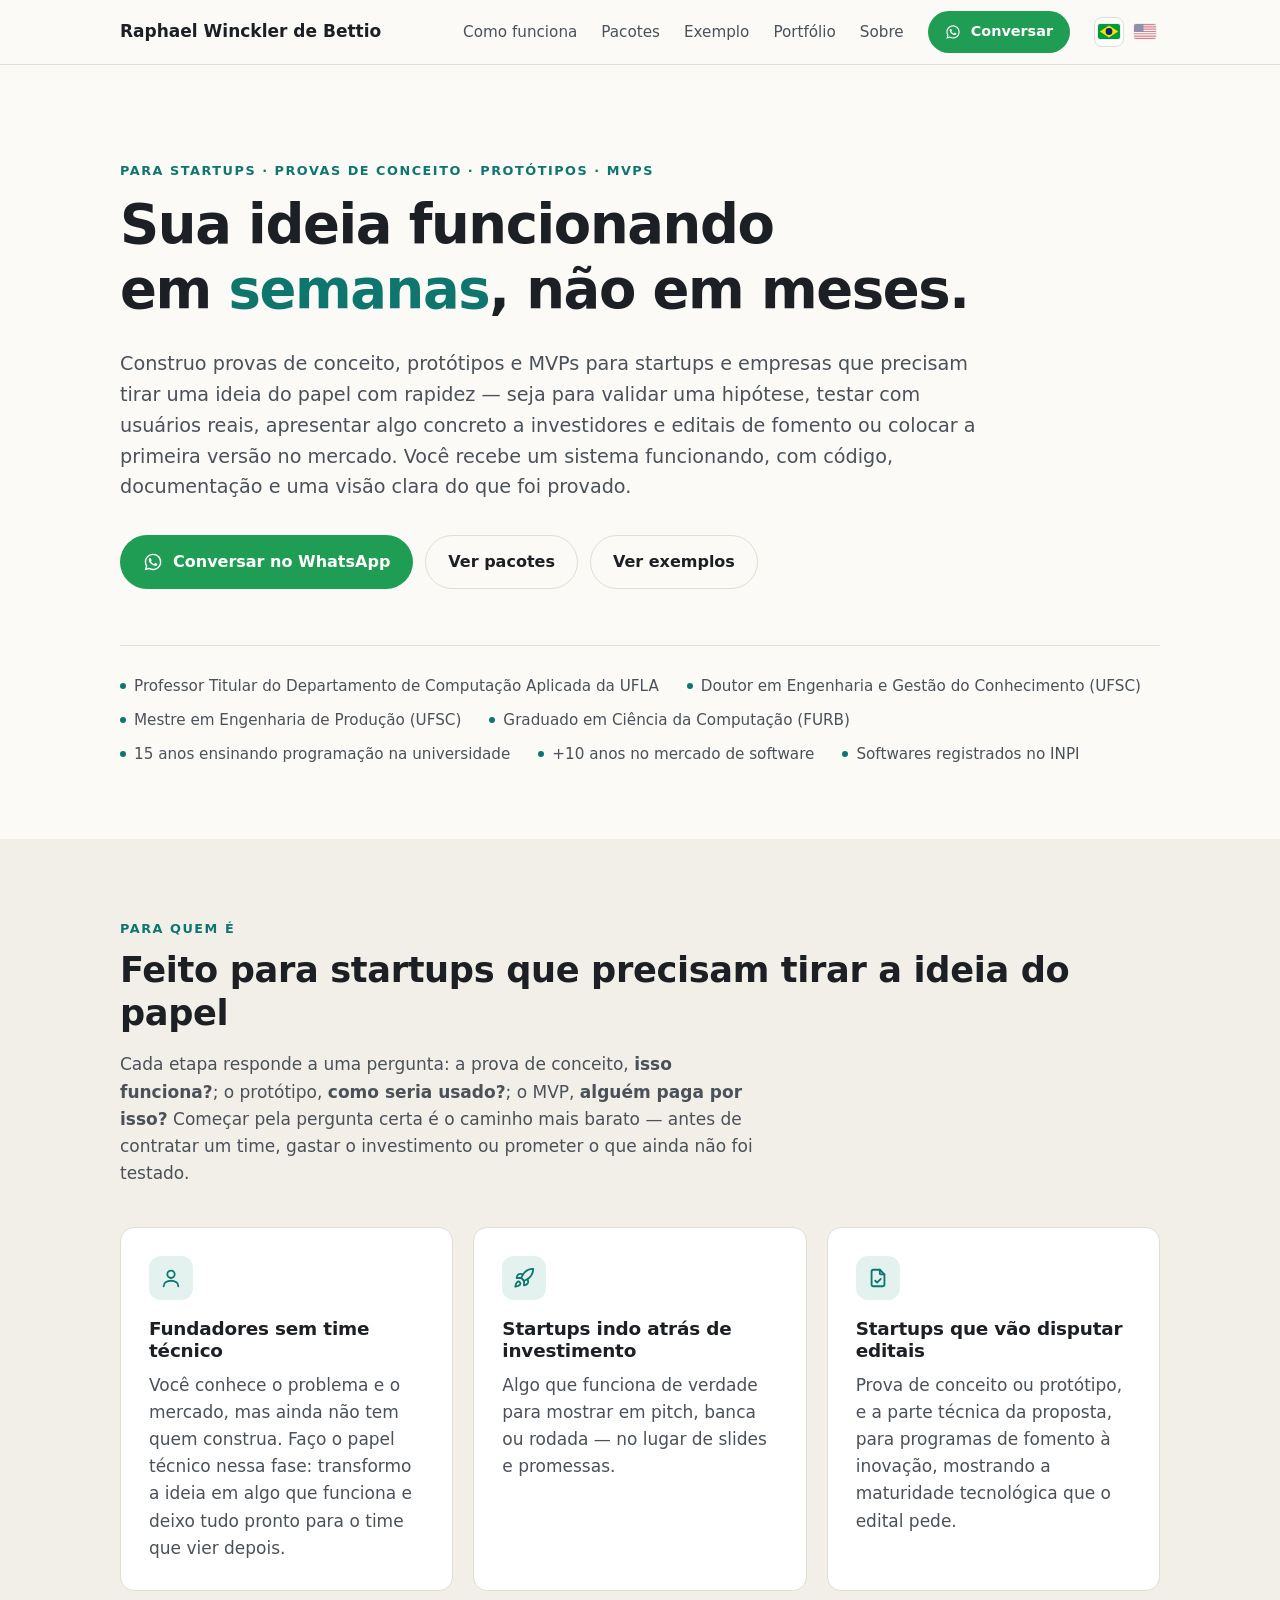
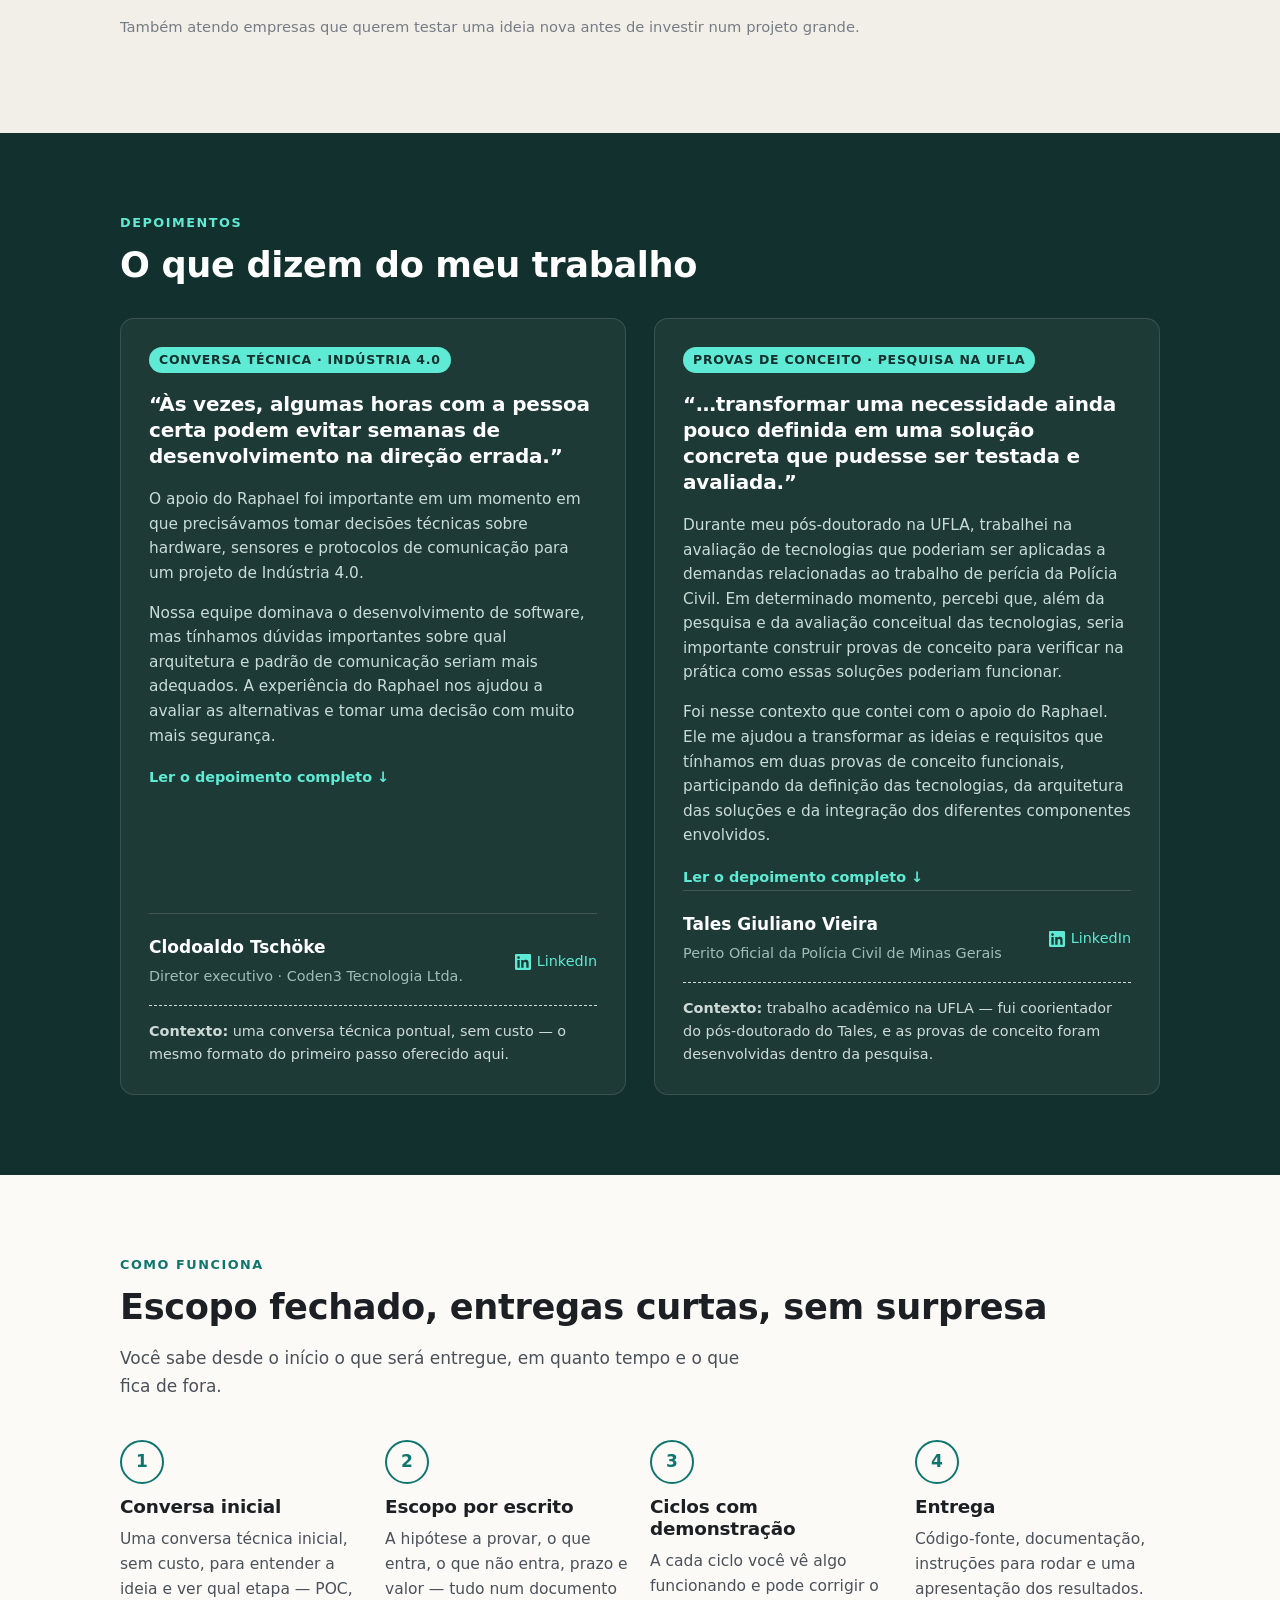
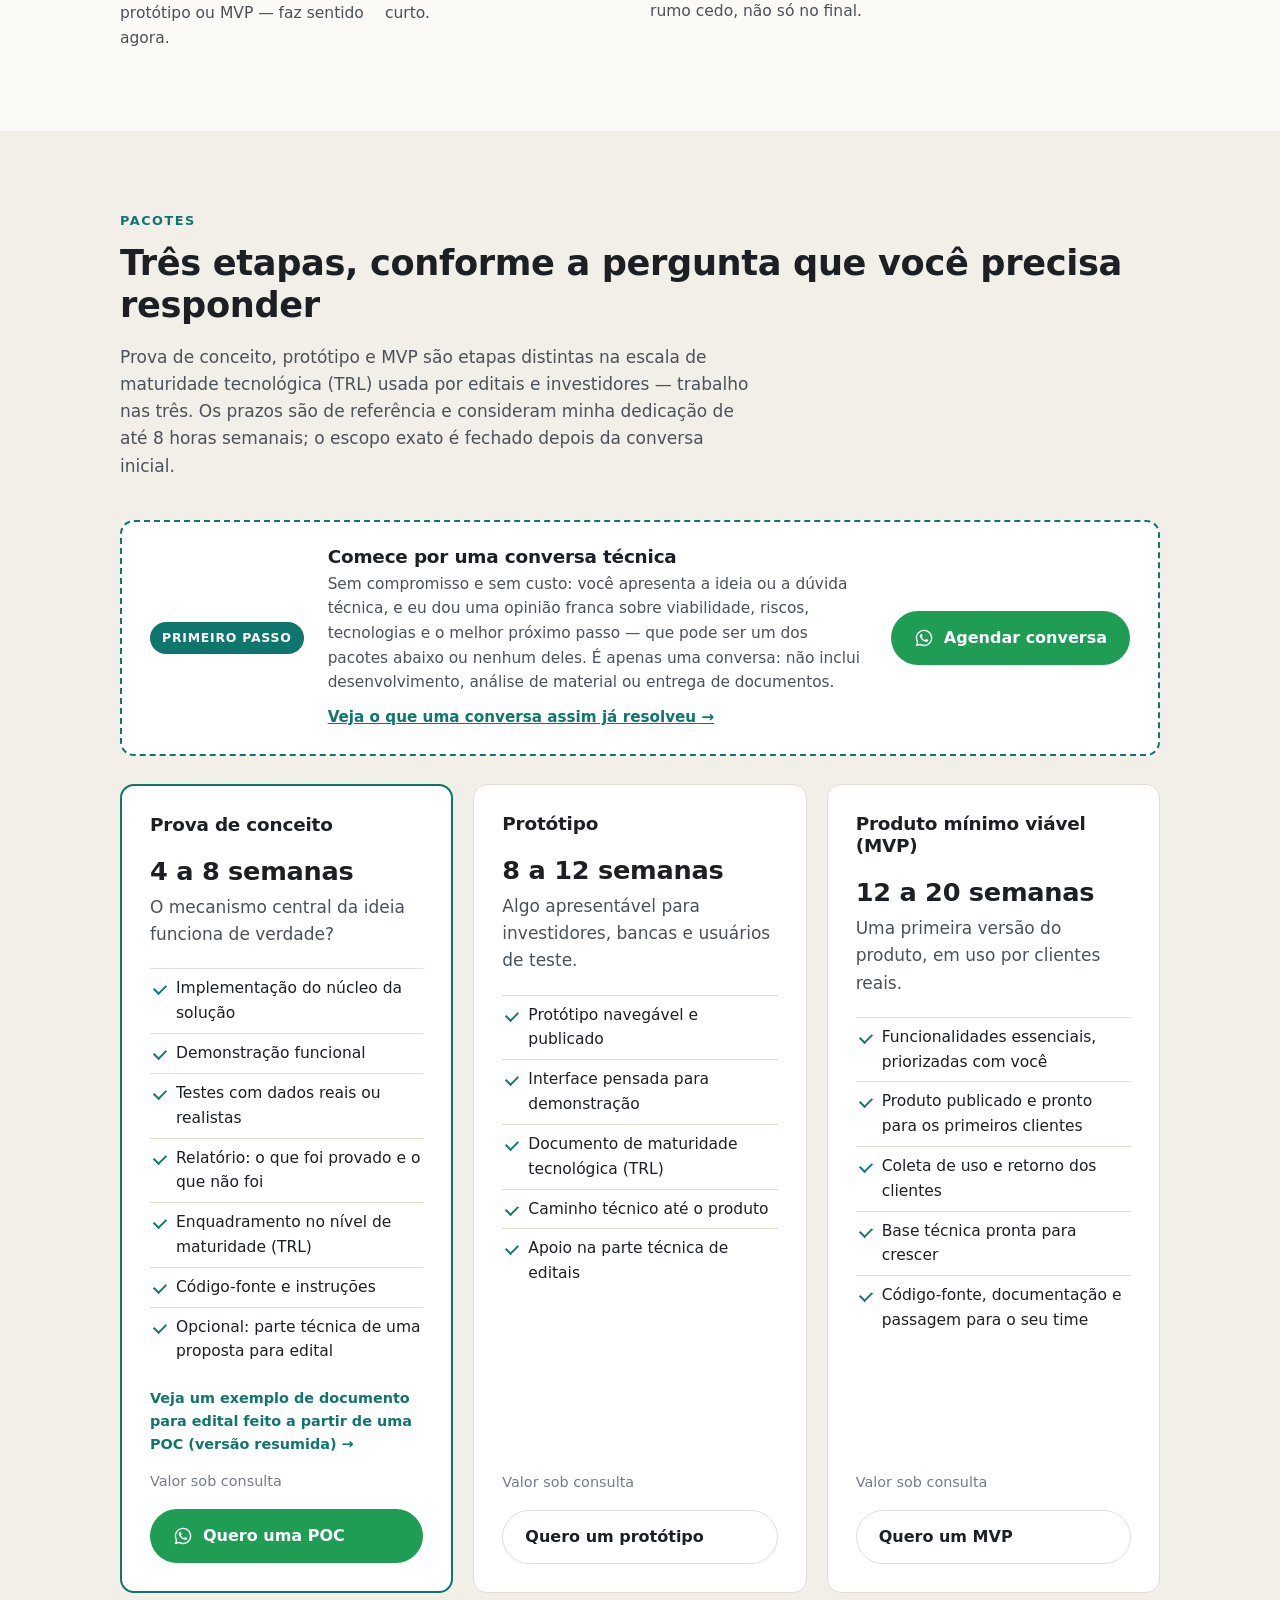
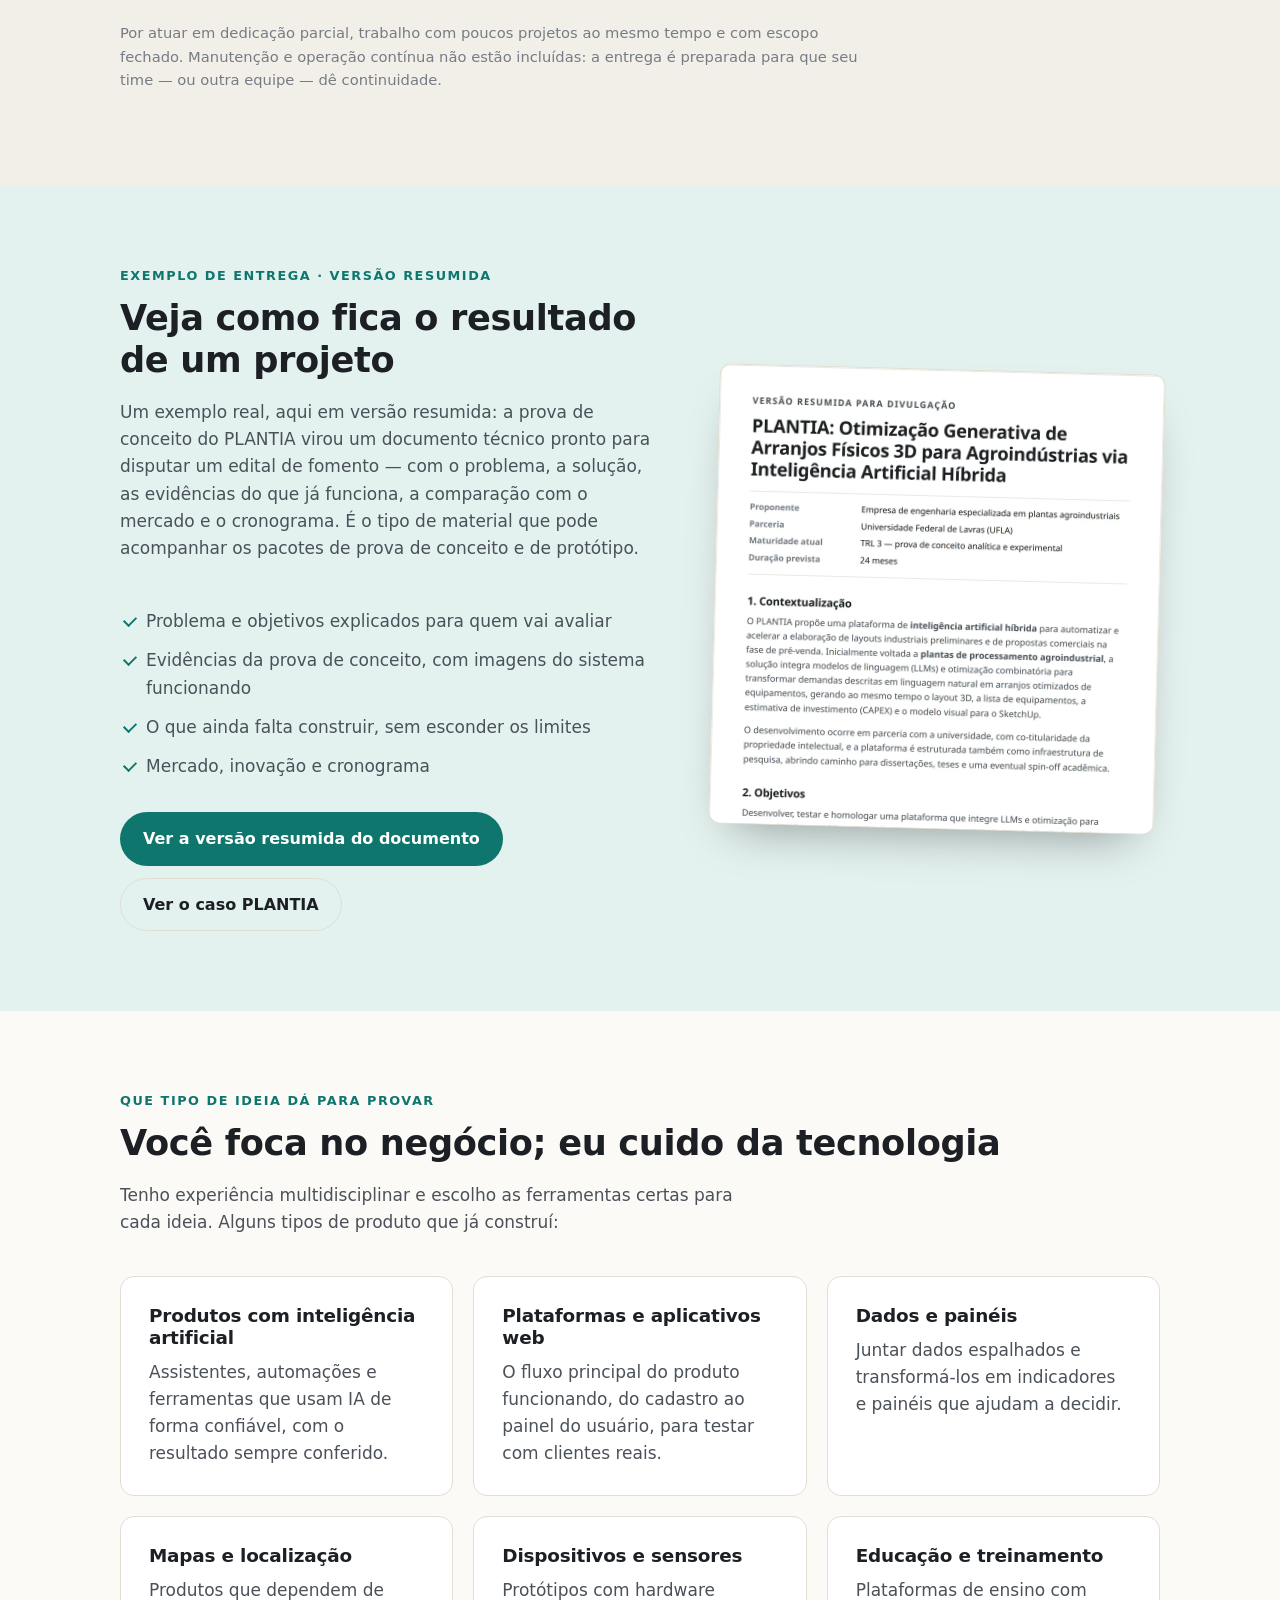
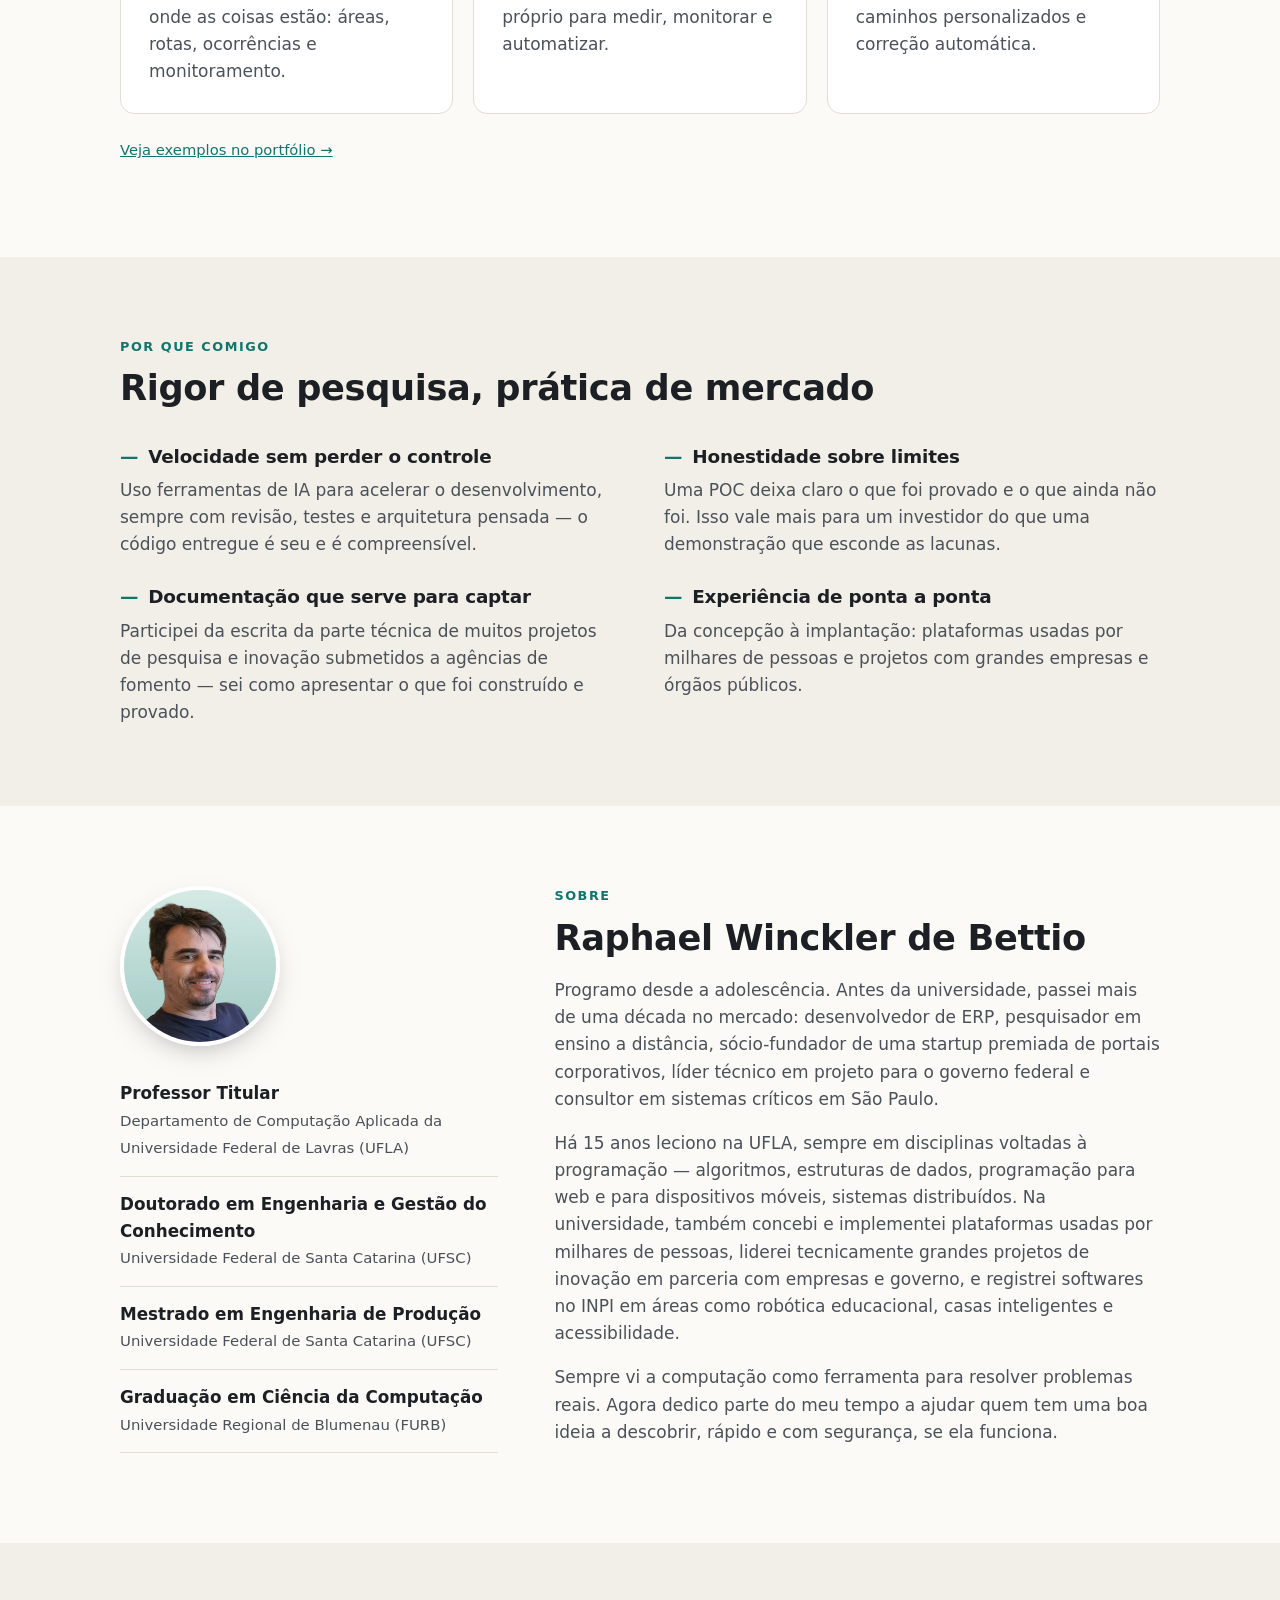
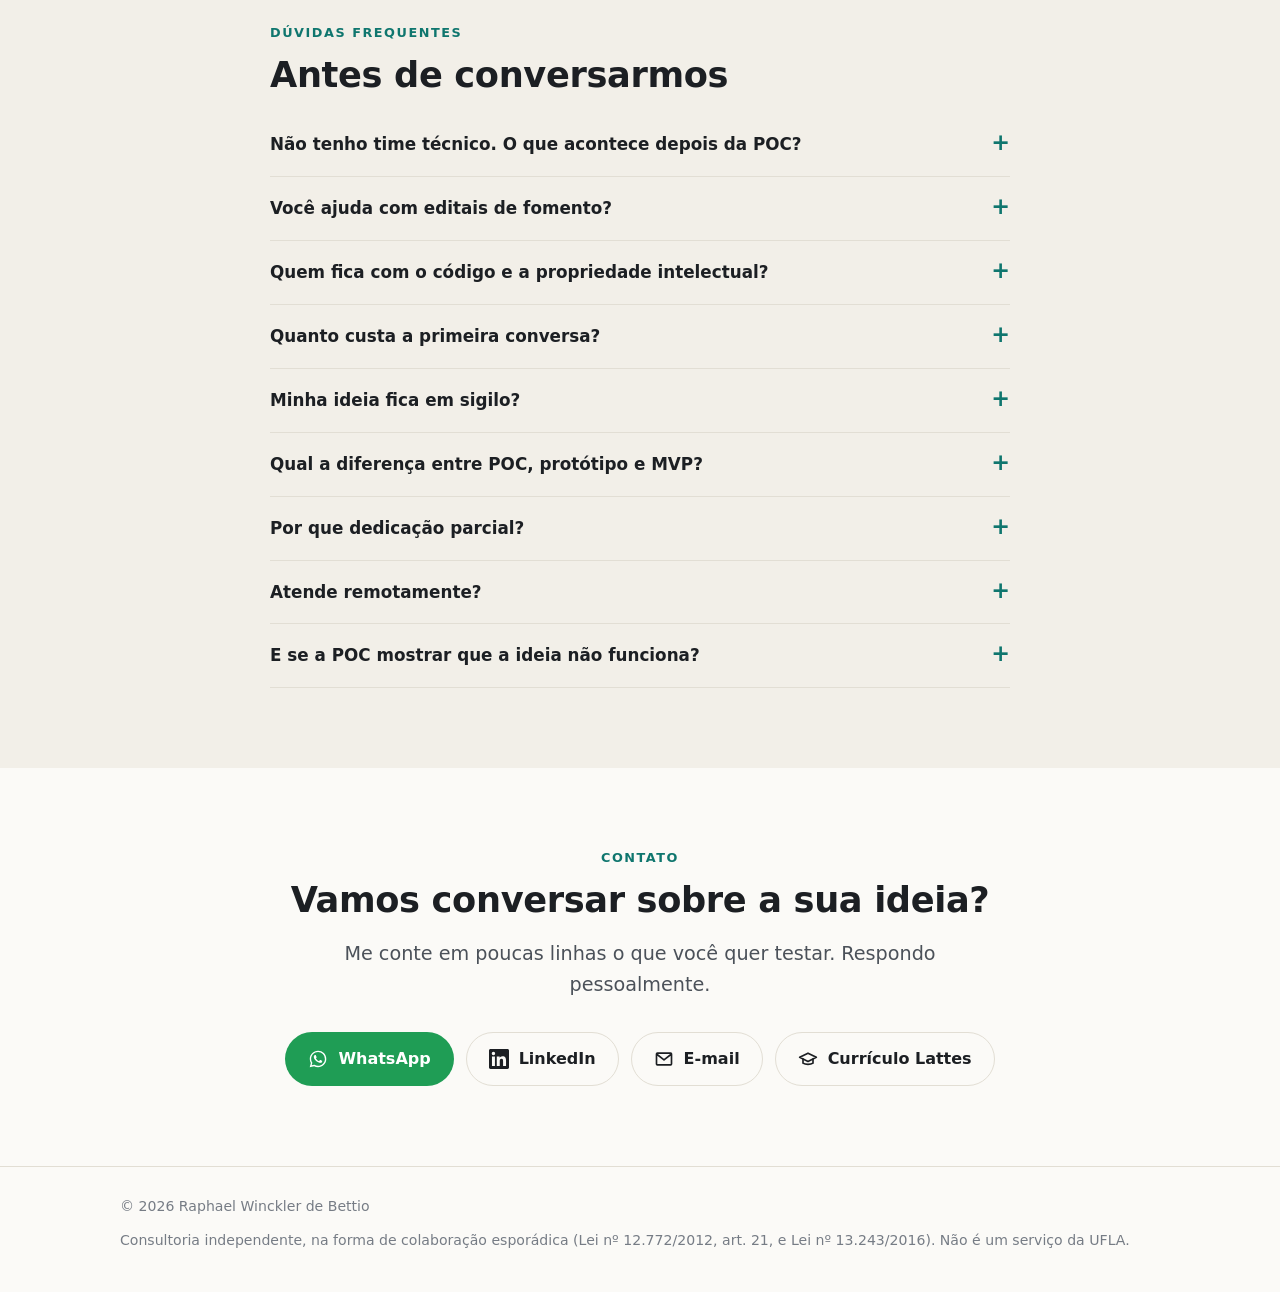
==== index.html @ 5fa34c41 "Inclui MVP no topo, títulos, 'Para quem é', README e imagens de compartilhamento Co-Authored-By: Cla" ====
<!doctype html>
<html lang="pt-BR">
<head>
<meta charset="utf-8">
<meta name="viewport" content="width=device-width, initial-scale=1">
<title>Raphael Winckler de Bettio — Provas de Conceito, Protótipos e MVPs</title>
<meta name="description" content="Provas de conceito, protótipos e MVPs para startups e empresas validarem ideias, testarem com usuários, captarem recursos ou chegarem ao mercado — com escopo fechado.">
<meta property="og:title" content="Raphael Winckler de Bettio — Provas de Conceito, Protótipos e MVPs">
<meta property="og:description" content="Sua ideia funcionando em semanas, para validar, testar ou captar recursos.">
<meta property="og:type" content="website">
<link rel="canonical" href="https://raphaelwb.github.io/">
<meta property="og:url" content="https://raphaelwb.github.io/">
<meta property="og:image" content="https://raphaelwb.github.io/img/og.png">
<meta property="og:image:width" content="1200">
<meta property="og:image:height" content="630">
<meta property="og:locale" content="pt_BR">
<meta name="twitter:card" content="summary_large_image">
<link rel="icon" href="data:image/svg+xml,%3Csvg xmlns='http://www.w3.org/2000/svg' viewBox='0 0 32 32'%3E%3Crect width='32' height='32' rx='7' fill='%230f766e'/%3E%3Ctext x='16' y='22' font-family='Arial' font-weight='700' font-size='15' fill='white' text-anchor='middle'%3ERB%3C/text%3E%3C/svg%3E">
<link rel="alternate" hreflang="pt-BR" href="https://raphaelwb.github.io/">
<link rel="alternate" hreflang="en" href="https://raphaelwb.github.io/en/">
<link rel="stylesheet" href="style.css">
<!-- Contador de visitas (GoatCounter: gratuito, sem cookies). Conta: https://raphaelwb.goatcounter.com -->
<script data-goatcounter="https://raphaelwb.goatcounter.com/count" async src="https://gc.zgo.at/count.js"></script>
</head>
<body>

<svg width="0" height="0" style="position:absolute" aria-hidden="true">
  <symbol id="i-wa" viewBox="0 0 24 24"><path fill="currentColor" d="M12.04 2C6.58 2 2.13 6.45 2.13 11.91c0 1.75.46 3.45 1.32 4.95L2.05 22l5.25-1.38a9.9 9.9 0 0 0 4.74 1.21h.01c5.46 0 9.91-4.45 9.91-9.91 0-2.65-1.03-5.14-2.9-7.01A9.82 9.82 0 0 0 12.04 2Zm0 18.15h-.01a8.23 8.23 0 0 1-4.19-1.15l-.3-.18-3.12.82.83-3.04-.2-.31a8.2 8.2 0 0 1-1.26-4.38c0-4.54 3.7-8.23 8.25-8.23 2.2 0 4.27.86 5.82 2.42a8.18 8.18 0 0 1 2.41 5.82c0 4.54-3.7 8.23-8.23 8.23Zm4.52-6.16c-.25-.12-1.47-.72-1.7-.81-.23-.08-.39-.12-.56.12-.16.25-.64.81-.79.97-.14.17-.29.19-.54.06-.25-.12-1.05-.39-1.99-1.23-.74-.66-1.23-1.47-1.38-1.72-.14-.25-.02-.38.11-.51.11-.11.25-.29.37-.43.12-.15.17-.25.25-.41.08-.17.04-.31-.02-.43-.06-.12-.56-1.34-.76-1.84-.2-.48-.41-.42-.56-.43h-.48c-.17 0-.43.06-.66.31-.23.25-.87.85-.87 2.07 0 1.22.89 2.4 1.01 2.56.12.17 1.75 2.67 4.24 3.74.59.26 1.05.41 1.41.52.59.19 1.13.16 1.56.1.48-.07 1.47-.6 1.67-1.18.21-.58.21-1.07.14-1.18-.06-.1-.22-.16-.47-.28Z"/></symbol>
  <symbol id="i-li" viewBox="0 0 24 24"><path fill="currentColor" d="M20.45 20.45h-3.56v-5.57c0-1.33-.02-3.04-1.85-3.04-1.85 0-2.14 1.45-2.14 2.94v5.67H9.35V9h3.41v1.56h.05c.48-.9 1.64-1.85 3.37-1.85 3.6 0 4.27 2.37 4.27 5.46v6.28ZM5.34 7.43a2.06 2.06 0 1 1 0-4.13 2.06 2.06 0 0 1 0 4.13ZM7.12 20.45H3.56V9h3.56v11.45ZM22.22 0H1.77C.79 0 0 .77 0 1.73v20.54C0 23.23.79 24 1.77 24h20.45c.98 0 1.78-.77 1.78-1.73V1.73C24 .77 23.2 0 22.22 0Z"/></symbol>
  <symbol id="i-mail" viewBox="0 0 24 24"><path fill="none" stroke="currentColor" stroke-width="2" stroke-linecap="round" stroke-linejoin="round" d="M4 5h16a1 1 0 0 1 1 1v12a1 1 0 0 1-1 1H4a1 1 0 0 1-1-1V6a1 1 0 0 1 1-1Zm-1 1 9 7 9-7"/></symbol>
</svg>

<header>
  <div class="wrap">
    <a class="brand" href="#">Raphael Winckler de Bettio</a>
    <nav>
      <a class="link" href="#como-funciona">Como funciona</a>
      <a class="link" href="#pacotes">Pacotes</a>
      <a class="link" href="#exemplo">Exemplo</a>
      <a class="link" href="portfolio.html">Portfólio</a>
      <a class="link" href="#sobre">Sobre</a>
      <a class="btn btn-wa btn-sm js-wa" href="#contato"><svg><use href="#i-wa"/></svg>Conversar</a>
      <div class="lang">
        <a href="./" aria-current="true" title="Português" aria-label="Português"><svg viewBox="0 0 22 15" aria-hidden="true"><rect width="22" height="15" fill="#009c3b"/><path d="M11 1.6 20.2 7.5 11 13.4 1.8 7.5Z" fill="#ffdf00"/><circle cx="11" cy="7.5" r="3.4" fill="#002776"/></svg></a>
        <a href="en/" title="English" aria-label="English"><svg viewBox="0 0 22 15" aria-hidden="true"><rect width="22" height="15" fill="#fff"/><path d="M0 0h22v1.15H0zm0 2.3h22v1.15H0zm0 2.3h22v1.15H0zm0 2.3h22v1.15H0zm0 2.3h22v1.15H0zm0 2.3h22v1.15H0zm0 2.3h22V15H0z" fill="#b22234"/><rect width="9.5" height="8.05" fill="#3c3b6e"/></svg></a>
      </div>
    </nav>
  </div>
</header>

<main>

<!-- Hero -->
<section class="hero">
  <div class="wrap">
    <div class="eyebrow">Para startups · Provas de conceito · Protótipos · MVPs</div>
    <h1>Sua ideia funcionando<br>em <em>semanas</em>, não em meses.</h1>
    <p class="lead">Construo provas de conceito, protótipos e MVPs para startups e empresas que precisam tirar uma ideia do papel com rapidez — seja para validar uma hipótese, testar com usuários reais, apresentar algo concreto a investidores e editais de fomento ou colocar a primeira versão no mercado. Você recebe um sistema funcionando, com código, documentação e uma visão clara do que foi provado.</p>
    <div class="actions">
      <a class="btn btn-wa js-wa" href="#contato"><svg><use href="#i-wa"/></svg>Conversar no WhatsApp</a>
      <a class="btn btn-ghost" href="#pacotes">Ver pacotes</a>
      <a class="btn btn-ghost" href="portfolio.html">Ver exemplos</a>
    </div>
    <div class="creds">
      <div>Professor Titular do Departamento de Computação Aplicada da UFLA</div>
      <div>Doutor em Engenharia e Gestão do Conhecimento (UFSC)</div>
      <div>Mestre em Engenharia de Produção (UFSC)</div>
      <div>Graduado em Ciência da Computação (FURB)</div>
      <div>15 anos ensinando programação na universidade</div>
      <div>+10 anos no mercado de software</div>
      <div>Softwares registrados no INPI</div>
    </div>
  </div>
</section>

<!-- Para quem -->
<section class="alt" id="para-quem">
  <div class="wrap">
    <div class="eyebrow">Para quem é</div>
    <h2>Feito para startups que precisam tirar a ideia do papel</h2>
    <p class="section-intro">Cada etapa responde a uma pergunta: a prova de conceito, <strong>isso funciona?</strong>; o protótipo, <strong>como seria usado?</strong>; o MVP, <strong>alguém paga por isso?</strong> Começar pela pergunta certa é o caminho mais barato — antes de contratar um time, gastar o investimento ou prometer o que ainda não foi testado.</p>
    <div class="grid grid-3">
      <div class="card">
        <div class="icon"><svg viewBox="0 0 24 24" fill="none" stroke="currentColor" stroke-width="2" stroke-linecap="round" stroke-linejoin="round"><circle cx="12" cy="8" r="4"/><path d="M4 21c0-4 4-6 8-6s8 2 8 6"/></svg></div>
        <h3>Fundadores sem time técnico</h3>
        <p>Você conhece o problema e o mercado, mas ainda não tem quem construa. Faço o papel técnico nessa fase: transformo a ideia em algo que funciona e deixo tudo pronto para o time que vier depois.</p>
      </div>
      <div class="card">
        <div class="icon"><svg viewBox="0 0 24 24" fill="none" stroke="currentColor" stroke-width="2" stroke-linecap="round" stroke-linejoin="round"><path d="M4.5 16.5c-1.5 1.26-2 5-2 5s3.74-.5 5-2c.71-.84.7-2.13-.09-2.91a2.18 2.18 0 0 0-2.91-.09Z"/><path d="m12 15-3-3a22 22 0 0 1 2-3.95A12.88 12.88 0 0 1 22 2c0 2.72-.78 7.5-6 11a22.35 22.35 0 0 1-4 2Z"/><path d="M9 12H4s.55-3.03 2-4c1.62-1.08 5 0 5 0M12 15v5s3.03-.55 4-2c1.08-1.62 0-5 0-5"/></svg></div>
        <h3>Startups indo atrás de investimento</h3>
        <p>Algo que funciona de verdade para mostrar em pitch, banca ou rodada — no lugar de slides e promessas.</p>
      </div>
      <div class="card">
        <div class="icon"><svg viewBox="0 0 24 24" fill="none" stroke="currentColor" stroke-width="2" stroke-linecap="round" stroke-linejoin="round"><path d="M14 3v4a1 1 0 0 0 1 1h4"/><path d="M17 21H7a2 2 0 0 1-2-2V5a2 2 0 0 1 2-2h7l5 5v11a2 2 0 0 1-2 2Z"/><path d="m9 15 2 2 4-4"/></svg></div>
        <h3>Startups que vão disputar editais</h3>
        <p>Prova de conceito ou protótipo, e a parte técnica da proposta, para programas de fomento à inovação, mostrando a maturidade tecnológica que o edital pede.</p>
      </div>
    </div>
    <p class="note">Também atendo empresas que querem testar uma ideia nova antes de investir num projeto grande.</p>
  </div>
</section>

<!-- Depoimento -->
<section class="testimonial" id="depoimento">
  <div class="wrap">
    <div class="eyebrow">Depoimentos</div>
    <h2>O que dizem do meu trabalho</h2>
    <div class="t-grid">
      <article class="t-card">
        <span class="tagline">Conversa técnica · Indústria 4.0</span>
        <blockquote>
          <p class="highlight">“Às vezes, algumas horas com a pessoa certa podem evitar semanas de desenvolvimento na direção errada.”</p>
          <div class="body"><p>O apoio do Raphael foi importante em um momento em que precisávamos tomar decisões técnicas sobre hardware, sensores e protocolos de comunicação para um projeto de Indústria 4.0.</p><p>Nossa equipe dominava o desenvolvimento de software, mas tínhamos dúvidas importantes sobre qual arquitetura e padrão de comunicação seriam mais adequados. A experiência do Raphael nos ajudou a avaliar as alternativas e tomar uma decisão com muito mais segurança.</p><details><summary>Ler o depoimento completo</summary><p>A partir dessa definição, conseguimos estruturar uma solução mais aberta, escalável e com menor dependência de fornecedor, além de ter muito mais clareza para estimar os custos, o esforço de desenvolvimento e a margem do projeto.</p><p>Mais do que indicar uma tecnologia, a consultoria nos ajudou a reduzir a incerteza e transformar uma decisão técnica em uma decisão de negócio.</p></details></div>
        </blockquote>
        <div class="who">
          <div><strong>Clodoaldo Tschöke</strong><span>Diretor executivo · Coden3 Tecnologia Ltda.</span></div>
          <a href="https://www.linkedin.com/in/clodoaldo/" target="_blank" rel="noopener"><svg><use href="#i-li"/></svg>LinkedIn</a>
        </div>
        <p class="t-context"><strong>Contexto:</strong> uma conversa técnica pontual, sem custo — o mesmo formato do primeiro passo oferecido aqui.</p>
      </article>
      <article class="t-card">
        <span class="tagline">Provas de conceito · Pesquisa na UFLA</span>
        <blockquote>
          <p class="highlight">“…transformar uma necessidade ainda pouco definida em uma solução concreta que pudesse ser testada e avaliada.”</p>
          <div class="body"><p>Durante meu pós-doutorado na UFLA, trabalhei na avaliação de tecnologias que poderiam ser aplicadas a demandas relacionadas ao trabalho de perícia da Polícia Civil. Em determinado momento, percebi que, além da pesquisa e da avaliação conceitual das tecnologias, seria importante construir provas de conceito para verificar na prática como essas soluções poderiam funcionar.</p><p>Foi nesse contexto que contei com o apoio do Raphael. Ele me ajudou a transformar as ideias e requisitos que tínhamos em duas provas de conceito funcionais, participando da definição das tecnologias, da arquitetura das soluções e da integração dos diferentes componentes envolvidos.</p><details><summary>Ler o depoimento completo</summary><p>O trabalho foi importante porque nos permitiu sair de uma avaliação predominantemente teórica e experimentar as soluções na prática. Com os protótipos, conseguimos entender melhor as possibilidades, identificar limitações e avaliar com mais segurança a viabilidade das tecnologias para o contexto em que seriam utilizadas.</p><p>A contribuição do Raphael foi especialmente importante por conseguir transitar entre diferentes áreas de tecnologia e transformar uma necessidade ainda pouco definida em uma solução concreta que pudesse ser testada e avaliada.</p></details></div>
        </blockquote>
        <div class="who">
          <div><strong>Tales Giuliano Vieira</strong><span>Perito Oficial da Polícia Civil de Minas Gerais</span></div>
          <a href="https://www.linkedin.com/in/peritotales/" target="_blank" rel="noopener"><svg><use href="#i-li"/></svg>LinkedIn</a>
        </div>
        <p class="t-context"><strong>Contexto:</strong> trabalho acadêmico na UFLA — fui coorientador do pós-doutorado do Tales, e as provas de conceito foram desenvolvidas dentro da pesquisa.</p>
      </article>
    </div>
  </div>
</section>

<!-- Como funciona -->
<section id="como-funciona">
  <div class="wrap">
    <div class="eyebrow">Como funciona</div>
    <h2>Escopo fechado, entregas curtas, sem surpresa</h2>
    <p class="section-intro">Você sabe desde o início o que será entregue, em quanto tempo e o que fica de fora.</p>
    <div class="steps">
      <div class="step">
        <h3>Conversa inicial</h3>
        <p>Uma conversa técnica inicial, sem custo, para entender a ideia e ver qual etapa — POC, protótipo ou MVP — faz sentido agora.</p>
      </div>
      <div class="step">
        <h3>Escopo por escrito</h3>
        <p>A hipótese a provar, o que entra, o que não entra, prazo e valor — tudo num documento curto.</p>
      </div>
      <div class="step">
        <h3>Ciclos com demonstração</h3>
        <p>A cada ciclo você vê algo funcionando e pode corrigir o rumo cedo, não só no final.</p>
      </div>
      <div class="step">
        <h3>Entrega</h3>
        <p>Código-fonte, documentação, instruções para rodar e uma apresentação dos resultados.</p>
      </div>
    </div>
  </div>
</section>

<!-- Pacotes -->
<section class="alt" id="pacotes">
  <div class="wrap">
    <div class="eyebrow">Pacotes</div>
    <h2>Três etapas, conforme a pergunta que você precisa responder</h2>
    <p class="section-intro">Prova de conceito, protótipo e MVP são etapas distintas na escala de maturidade tecnológica (TRL) usada por editais e investidores — trabalho nas três. Os prazos são de referência e consideram minha dedicação de até 8 horas semanais; o escopo exato é fechado depois da conversa inicial.</p>
    <div class="free-talk">
      <span class="badge">Primeiro passo</span>
      <div><h3>Comece por uma conversa técnica</h3><p>Sem compromisso e sem custo: você apresenta a ideia ou a dúvida técnica, e eu dou uma opinião franca sobre viabilidade, riscos, tecnologias e o melhor próximo passo — que pode ser um dos pacotes abaixo ou nenhum deles. É apenas uma conversa: não inclui desenvolvimento, análise de material ou entrega de documentos.</p><a class="talk-link" href="#depoimento">Veja o que uma conversa assim já resolveu →</a></div>
      <a class="btn btn-wa js-wa" data-pkg="Conversa técnica inicial" href="#contato"><svg><use href="#i-wa"/></svg>Agendar conversa</a>
    </div>
    <div class="grid grid-3">
      <div class="card pkg featured">
        <h3>Prova de conceito</h3>
        <div class="duration">4 a 8 semanas</div>
        <p class="goal">O mecanismo central da ideia funciona de verdade?</p>
        <ul>
          <li>Implementação do núcleo da solução</li>
          <li>Demonstração funcional</li>
          <li>Testes com dados reais ou realistas</li>
          <li>Relatório: o que foi provado e o que não foi</li>
          <li>Enquadramento no nível de maturidade (TRL)</li>
          <li>Código-fonte e instruções</li>
          <li>Opcional: parte técnica de uma proposta para edital</li>
        </ul>
        <a class="doc-link" href="exemplo-edital.html">Veja um exemplo de documento para edital feito a partir de uma POC (versão resumida) →</a>
        <div class="price">Valor sob consulta</div>
        <a class="btn btn-wa js-wa" data-pkg="Prova de conceito" href="#contato"><svg><use href="#i-wa"/></svg>Quero uma POC</a>
      </div>
      <div class="card pkg">
        <h3>Protótipo</h3>
        <div class="duration">8 a 12 semanas</div>
        <p class="goal">Algo apresentável para investidores, bancas e usuários de teste.</p>
        <ul>
          <li>Protótipo navegável e publicado</li>
          <li>Interface pensada para demonstração</li>
          <li>Documento de maturidade tecnológica (TRL)</li>
          <li>Caminho técnico até o produto</li>
          <li>Apoio na parte técnica de editais</li>
        </ul>
        <div class="price">Valor sob consulta</div>
        <a class="btn btn-ghost js-wa" data-pkg="Protótipo" href="#contato">Quero um protótipo</a>
      </div>
      <div class="card pkg">
        <h3>Produto mínimo viável (MVP)</h3>
        <div class="duration">12 a 20 semanas</div>
        <p class="goal">Uma primeira versão do produto, em uso por clientes reais.</p>
        <ul>
          <li>Funcionalidades essenciais, priorizadas com você</li>
          <li>Produto publicado e pronto para os primeiros clientes</li>
          <li>Coleta de uso e retorno dos clientes</li>
          <li>Base técnica pronta para crescer</li>
          <li>Código-fonte, documentação e passagem para o seu time</li>
        </ul>
        <div class="price">Valor sob consulta</div>
        <a class="btn btn-ghost js-wa" data-pkg="MVP" href="#contato">Quero um MVP</a>
      </div>
    </div>
    <p class="note">Por atuar em dedicação parcial, trabalho com poucos projetos ao mesmo tempo e com escopo fechado. Manutenção e operação contínua não estão incluídas: a entrega é preparada para que seu time — ou outra equipe — dê continuidade.</p>
  </div>
</section>

<!-- Exemplo de entrega -->
<section class="example-band" id="exemplo">
  <div class="wrap">
    <div>
      <div class="eyebrow">Exemplo de entrega · versão resumida</div>
      <h2>Veja como fica o resultado de um projeto</h2>
      <p class="section-intro">Um exemplo real, aqui em versão resumida: a prova de conceito do PLANTIA virou um documento técnico pronto para disputar um edital de fomento — com o problema, a solução, as evidências do que já funciona, a comparação com o mercado e o cronograma. É o tipo de material que pode acompanhar os pacotes de prova de conceito e de protótipo.</p>
      <ul><li>Problema e objetivos explicados para quem vai avaliar</li><li>Evidências da prova de conceito, com imagens do sistema funcionando</li><li>O que ainda falta construir, sem esconder os limites</li><li>Mercado, inovação e cronograma</li></ul>
      <div class="actions">
        <a class="btn btn-accent" href="exemplo-edital.html">Ver a versão resumida do documento</a>
        <a class="btn btn-ghost" href="portfolio.html#plantia">Ver o caso PLANTIA</a>
      </div>
    </div>
    <a class="doc-thumb" href="exemplo-edital.html"><img src="img/exemplo-doc.webp" alt="Primeira página do documento de exemplo" loading="lazy"></a>
  </div>
</section>

<!-- O que eu construo -->
<section id="o-que-da-para-provar">
  <div class="wrap">
    <div class="eyebrow">Que tipo de ideia dá para provar</div>
    <h2>Você foca no negócio; eu cuido da tecnologia</h2>
    <p class="section-intro">Tenho experiência multidisciplinar e escolho as ferramentas certas para cada ideia. Alguns tipos de produto que já construí:</p>
    <div class="grid grid-3">
      <div class="card">
        <h3>Produtos com inteligência artificial</h3>
        <p>Assistentes, automações e ferramentas que usam IA de forma confiável, com o resultado sempre conferido.</p>
      </div>
      <div class="card">
        <h3>Plataformas e aplicativos web</h3>
        <p>O fluxo principal do produto funcionando, do cadastro ao painel do usuário, para testar com clientes reais.</p>
      </div>
      <div class="card">
        <h3>Dados e painéis</h3>
        <p>Juntar dados espalhados e transformá-los em indicadores e painéis que ajudam a decidir.</p>
      </div>
      <div class="card">
        <h3>Mapas e localização</h3>
        <p>Produtos que dependem de onde as coisas estão: áreas, rotas, ocorrências e monitoramento.</p>
      </div>
      <div class="card">
        <h3>Dispositivos e sensores</h3>
        <p>Protótipos com hardware próprio para medir, monitorar e automatizar.</p>
      </div>
      <div class="card">
        <h3>Educação e treinamento</h3>
        <p>Plataformas de ensino com caminhos personalizados e correção automática.</p>
      </div>
    </div>
    <p class="note"><a href="portfolio.html">Veja exemplos no portfólio →</a></p>
  </div>
</section>

<!-- Por que -->
<section class="alt">
  <div class="wrap">
    <div class="eyebrow">Por que comigo</div>
    <h2>Rigor de pesquisa, prática de mercado</h2>
    <div class="why" style="margin-top:36px">
      <div>
        <h3>Velocidade sem perder o controle</h3>
        <p>Uso ferramentas de IA para acelerar o desenvolvimento, sempre com revisão, testes e arquitetura pensada — o código entregue é seu e é compreensível.</p>
      </div>
      <div>
        <h3>Honestidade sobre limites</h3>
        <p>Uma POC deixa claro o que foi provado e o que ainda não foi. Isso vale mais para um investidor do que uma demonstração que esconde as lacunas.</p>
      </div>
      <div>
        <h3>Documentação que serve para captar</h3>
        <p>Participei da escrita da parte técnica de muitos projetos de pesquisa e inovação submetidos a agências de fomento — sei como apresentar o que foi construído e provado.</p>
      </div>
      <div>
        <h3>Experiência de ponta a ponta</h3>
        <p>Da concepção à implantação: plataformas usadas por milhares de pessoas e projetos com grandes empresas e órgãos públicos.</p>
      </div>
    </div>
  </div>
</section>

<!-- Sobre -->
<section id="sobre">
  <div class="wrap about">
    <div class="about-side">
    <img class="photo" src="img/raphael.webp" alt="Foto de Raphael Winckler de Bettio" width="160" height="160">
    <ul class="facts">
      <li><strong>Professor Titular</strong><span>Departamento de Computação Aplicada da Universidade Federal de Lavras (UFLA)</span></li>
      <li><strong>Doutorado em Engenharia e Gestão do Conhecimento</strong><span>Universidade Federal de Santa Catarina (UFSC)</span></li>
      <li><strong>Mestrado em Engenharia de Produção</strong><span>Universidade Federal de Santa Catarina (UFSC)</span></li>
      <li><strong>Graduação em Ciência da Computação</strong><span>Universidade Regional de Blumenau (FURB)</span></li>
    </ul>
    </div>
    <div class="bio">
      <div class="eyebrow">Sobre</div>
      <h2>Raphael Winckler de Bettio</h2>
      <p>Programo desde a adolescência. Antes da universidade, passei mais de uma década no mercado: desenvolvedor de ERP, pesquisador em ensino a distância, sócio-fundador de uma startup premiada de portais corporativos, líder técnico em projeto para o governo federal e consultor em sistemas críticos em São Paulo.</p>
      <p>Há 15 anos leciono na UFLA, sempre em disciplinas voltadas à programação — algoritmos, estruturas de dados, programação para web e para dispositivos móveis, sistemas distribuídos. Na universidade, também concebi e implementei plataformas usadas por milhares de pessoas, liderei tecnicamente grandes projetos de inovação em parceria com empresas e governo, e registrei softwares no INPI em áreas como robótica educacional, casas inteligentes e acessibilidade.</p>
      <p>Sempre vi a computação como ferramenta para resolver problemas reais. Agora dedico parte do meu tempo a ajudar quem tem uma boa ideia a descobrir, rápido e com segurança, se ela funciona.</p>
    </div>
  </div>
</section>

<!-- FAQ -->
<section class="alt" id="duvidas">
  <div class="wrap faq">
    <div class="eyebrow">Dúvidas frequentes</div>
    <h2>Antes de conversarmos</h2>
    <details>
      <summary>Não tenho time técnico. O que acontece depois da POC?</summary>
      <p>Você recebe o código, a documentação e uma explicação clara de como continuar. Posso ajudar a definir o perfil do primeiro desenvolvedor ou avaliar uma equipe contratada para a próxima fase — para que você não dependa de mim.</p>
    </details>
    <details>
      <summary>Você ajuda com editais de fomento?</summary>
      <p>Sim. Nos pacotes de prova de conceito e de protótipo, posso preparar a parte técnica da proposta: contextualização, viabilidade com as evidências da POC, maturidade tecnológica e cronograma. <a href="exemplo-edital.html">Veja um exemplo de documento técnico para edital, em versão resumida</a>.</p>
    </details>
    <details>
      <summary>Quem fica com o código e a propriedade intelectual?</summary>
      <p>Você. O código desenvolvido para o projeto é entregue a você, e isso fica definido em contrato. Ferramentas genéricas que eu já tinha antes do projeto podem ser usadas como base, sem limitar o seu uso.</p>
    </details>
    <details>
      <summary>Quanto custa a primeira conversa?</summary>
      <p>A conversa técnica inicial não tem custo nem compromisso — é só uma conversa, sem desenvolvimento ou entregas. Se fizer sentido seguir, o escopo e o valor do pacote são definidos depois, por escrito.</p>
    </details>
    <details>
      <summary>Minha ideia fica em sigilo?</summary>
      <p>Sim. Assino acordo de confidencialidade (NDA) sem problema, antes mesmo de você detalhar a ideia.</p>
    </details>
    <details>
      <summary>Qual a diferença entre POC, protótipo e MVP?</summary>
      <p>A POC prova que o mecanismo central funciona. O protótipo mostra como a solução seria usada e serve para apresentar. O MVP é um produto mínimo em operação com clientes reais. Posso conduzir as três etapas; depois do MVP, a evolução e a operação contínua ficam com o seu time ou com uma equipe contratada.</p>
    </details>
    <details>
      <summary>Por que dedicação parcial?</summary>
      <p>Sou professor da UFLA em regime de dedicação exclusiva. A Lei do Magistério Federal (Lei nº 12.772/2012, art. 21) permite que professores nesse regime façam colaboração esporádica com empresas, em assunto da sua especialidade, por até 8 horas semanais e 416 horas anuais. Essa abertura foi reforçada pelo Marco Legal da Ciência, Tecnologia e Inovação (Lei nº 13.243/2016), criado para aproximar universidades e mercado.</p>
      <p>Por isso trabalho com escopo fechado e poucos projetos ao mesmo tempo — o que também mantém o foco em cada um.</p>
      <p>Cada projeto é autorizado previamente pela universidade, conforme a Resolução CUNI nº 67/2021 da UFLA; por isso, o início acontece algumas semanas após fecharmos o escopo.</p>
    </details>
    <details>
      <summary>Atende remotamente?</summary>
      <p>Sim. Todo o trabalho pode ser feito à distância, para clientes em qualquer lugar do Brasil ou do exterior, com reuniões online nas demonstrações.</p>
    </details>
    <details>
      <summary>E se a POC mostrar que a ideia não funciona?</summary>
      <p>Isso também é um resultado — e costuma ser o mais barato que você vai conseguir. O relatório mostra o motivo e, quando existem, os caminhos alternativos.</p>
    </details>
  </div>
</section>

<!-- Contato -->
<section class="contact" id="contato">
  <div class="wrap">
    <div class="eyebrow">Contato</div>
    <h2>Vamos conversar sobre a sua ideia?</h2>
    <p class="lead">Me conte em poucas linhas o que você quer testar. Respondo pessoalmente.</p>
    <div class="actions">
      <a class="btn btn-wa js-wa" href="#contato"><svg><use href="#i-wa"/></svg>WhatsApp</a>
      <a class="btn btn-ghost js-li" href="#contato"><svg><use href="#i-li"/></svg>LinkedIn</a>
      <a class="btn btn-ghost js-mail" href="#contato"><svg><use href="#i-mail"/></svg>E-mail</a>
      <a class="btn btn-ghost js-lattes" href="#contato"><svg viewBox="0 0 24 24" fill="none" stroke="currentColor" stroke-width="2" stroke-linecap="round" stroke-linejoin="round"><path d="M22 10 12 5 2 10l10 5 10-5Z"/><path d="M6 12v5c3 2 9 2 12 0v-5"/></svg>Currículo Lattes</a>
    </div>
  </div>
</section>

</main>

<footer>
  <div class="wrap">
    <div>© <span id="year">2026</span> Raphael Winckler de Bettio</div>
    <div>Consultoria independente, na forma de colaboração esporádica (Lei nº 12.772/2012, art. 21, e Lei nº 13.243/2016). Não é um serviço da UFLA.</div>
  </div>
</footer>

<a class="fab js-wa" href="#contato" aria-label="Conversar no WhatsApp"><svg><use href="#i-wa"/></svg></a>

<script src="site.js"></script>
</body>
</html>
---- style.css ----
:root {
  --bg: #fbfaf7;
  --bg-alt: #f2efe8;
  --surface: #ffffff;
  --ink: #1c1f23;
  --ink-soft: #4b5159;
  --ink-faint: #767c85;
  --line: #e2ded4;
  --accent: #0f766e;
  --accent-ink: #ffffff;
  --accent-soft: #e3f1ef;
  --wa: #1f9d55;
  --radius: 14px;
  --max: 1080px;
}
@media (prefers-color-scheme: dark) {
  :root {
    --bg: #121416;
    --bg-alt: #181b1e;
    --surface: #1d2124;
    --ink: #eceae5;
    --ink-soft: #b4b8bd;
    --ink-faint: #8a9097;
    --line: #2c3135;
    --accent: #2dd4bf;
    --accent-ink: #0b1f1d;
    --accent-soft: #15302d;
    --wa: #25b862;
  }
}
* { box-sizing: border-box; }
html { scroll-behavior: smooth; }
body {
  margin: 0;
  background: var(--bg);
  color: var(--ink);
  font-family: system-ui, -apple-system, "Segoe UI", Roboto, "Helvetica Neue", Arial, sans-serif;
  font-size: 17px;
  line-height: 1.6;
  -webkit-font-smoothing: antialiased;
}
a { color: var(--accent); }
.wrap { max-width: var(--max); margin: 0 auto; padding: 0 20px; }
section { padding: 80px 0; }
section.alt { background: var(--bg-alt); }
h1, h2, h3 { line-height: 1.2; margin: 0 0 .5em; letter-spacing: -0.01em; }
h1 { font-size: clamp(2.1rem, 5.2vw, 3.4rem); letter-spacing: -0.025em; }
h2 { font-size: clamp(1.6rem, 3.4vw, 2.2rem); }
h3 { font-size: 1.15rem; }
p { margin: 0 0 1em; }
.eyebrow {
  font-size: .8rem; font-weight: 700; letter-spacing: .12em; text-transform: uppercase;
  color: var(--accent); margin-bottom: .8em;
}
.lead { font-size: 1.2rem; color: var(--ink-soft); max-width: 640px; }
.section-intro { color: var(--ink-soft); max-width: 640px; margin-bottom: 40px; }

/* Header */
header {
  position: sticky; top: 0; z-index: 10;
  background: color-mix(in srgb, var(--bg) 88%, transparent);
  backdrop-filter: blur(10px);
  border-bottom: 1px solid var(--line);
}
header .wrap { display: flex; align-items: center; justify-content: space-between; height: 64px; gap: 16px; }
.brand { font-weight: 700; color: var(--ink); text-decoration: none; white-space: nowrap; }
.brand span { color: var(--ink-faint); font-weight: 500; }
nav { display: flex; align-items: center; gap: 24px; }
nav a.link { color: var(--ink-soft); text-decoration: none; font-size: .95rem; }
nav a.link:hover { color: var(--ink); }

/* Buttons */
.btn {
  white-space: nowrap;
  display: inline-flex; align-items: center; gap: 10px;
  padding: 13px 22px; border-radius: 999px;
  font-weight: 600; font-size: 1rem; text-decoration: none;
  border: 1px solid transparent; cursor: pointer;
  transition: transform .15s ease, filter .15s ease;
}
.btn:hover { transform: translateY(-1px); filter: brightness(1.05); }
.btn-wa { background: var(--wa); color: #fff; }
.btn-ghost { background: transparent; color: var(--ink); border-color: var(--line); }
.btn-sm { padding: 8px 16px; font-size: .9rem; }
.btn svg { width: 20px; height: 20px; flex: none; }
.btn-sm svg { width: 16px; height: 16px; }

/* Hero */
.hero { padding: 96px 0 72px; }
.hero h1 em { font-style: normal; color: var(--accent); }
.hero .actions { display: flex; flex-wrap: wrap; gap: 12px; margin-top: 32px; }
.creds {
  display: flex; flex-wrap: wrap; gap: 10px 28px;
  margin-top: 56px; padding-top: 28px; border-top: 1px solid var(--line);
  color: var(--ink-soft); font-size: .95rem;
}
.creds div { display: flex; align-items: center; gap: 8px; }
.creds div::before { content: ""; width: 6px; height: 6px; border-radius: 50%; background: var(--accent); }

/* Cards */
.grid { display: grid; gap: 20px; }
.grid-3 { grid-template-columns: repeat(3, 1fr); }
.grid-2 { grid-template-columns: repeat(2, 1fr); }
.card {
  background: var(--surface); border: 1px solid var(--line);
  border-radius: var(--radius); padding: 28px;
}
.card p { color: var(--ink-soft); margin: 0; }
.icon {
  width: 44px; height: 44px; border-radius: 12px;
  background: var(--accent-soft); color: var(--accent);
  display: grid; place-items: center; margin-bottom: 18px;
}
.icon svg { width: 22px; height: 22px; }

/* Steps */
.steps { counter-reset: step; display: grid; grid-template-columns: repeat(4, 1fr); gap: 20px; }
.step { position: relative; padding-top: 56px; }
.step::before {
  counter-increment: step; content: counter(step);
  position: absolute; top: 0; left: 0;
  width: 40px; height: 40px; border-radius: 50%;
  border: 2px solid var(--accent); color: var(--accent);
  display: grid; place-items: center; font-weight: 700;
}
.step p { color: var(--ink-soft); margin: 0; font-size: .97rem; }

/* Packages */
.pkg { display: flex; flex-direction: column; }
.pkg.featured { border: 2px solid var(--accent); position: relative; }
.pkg .tag {
  position: absolute; top: -13px; left: 28px;
  background: var(--accent); color: var(--accent-ink);
  font-size: .75rem; font-weight: 700; letter-spacing: .06em; text-transform: uppercase;
  padding: 3px 10px; border-radius: 999px;
}
.pkg .duration { font-size: 1.6rem; font-weight: 700; margin: 6px 0 2px; letter-spacing: -0.01em; }
.pkg .goal { color: var(--ink-soft); margin-bottom: 20px; min-height: 3.2em; }
.pkg ul { list-style: none; padding: 0; margin: 0 0 24px; flex: 1; }
.pkg li { padding: 7px 0 7px 26px; position: relative; font-size: .97rem; border-top: 1px solid var(--line); }
.pkg li::before {
  content: ""; position: absolute; left: 4px; top: 15px;
  width: 10px; height: 6px; border-left: 2px solid var(--accent); border-bottom: 2px solid var(--accent);
  transform: rotate(-45deg);
}
.pkg .price { color: var(--ink-faint); font-size: .9rem; margin-bottom: 16px; }
.note { margin-top: 28px; color: var(--ink-faint); font-size: .92rem; max-width: 760px; }

/* Why */
.why { display: grid; grid-template-columns: repeat(2, 1fr); gap: 28px 48px; }
.why h3 { display: flex; gap: 10px; align-items: baseline; }
.why h3::before { content: "—"; color: var(--accent); }
.why p { color: var(--ink-soft); margin: 0; }

/* About */
.about { display: grid; grid-template-columns: 1fr 1.6fr; gap: 56px; align-items: start; }
.about .facts { list-style: none; padding: 0; margin: 0; }
.about .facts li { padding: 14px 0; border-bottom: 1px solid var(--line); }
.about .facts strong { display: block; font-size: 1.05rem; }
.about .facts span { color: var(--ink-soft); font-size: .93rem; }
.about .bio p { color: var(--ink-soft); }

/* FAQ */
.faq { max-width: 780px; }
details { border-bottom: 1px solid var(--line); padding: 18px 0; }
summary { cursor: pointer; font-weight: 600; font-size: 1.05rem; list-style: none; display: flex; justify-content: space-between; gap: 16px; }
summary::-webkit-details-marker { display: none; }
summary::after { content: "+"; color: var(--accent); font-size: 1.4rem; line-height: 1; }
details[open] summary::after { content: "−"; }
details p { color: var(--ink-soft); margin: 12px 0 0; }

/* Contact */
.contact { text-align: center; }
.contact .lead { margin: 0 auto 32px; }
.contact .actions { display: flex; flex-wrap: wrap; justify-content: center; gap: 12px; }

footer { border-top: 1px solid var(--line); padding: 28px 0 40px; color: var(--ink-faint); font-size: .88rem; }
footer .wrap { display: flex; flex-wrap: wrap; justify-content: space-between; gap: 12px; }

/* Floating WhatsApp (mobile) */
.fab {
  display: none; position: fixed; right: 16px; bottom: 16px; z-index: 20;
  width: 56px; height: 56px; border-radius: 50%;
  background: var(--wa); color: #fff; place-items: center;
  box-shadow: 0 6px 20px rgba(0,0,0,.25);
}
.fab svg { width: 28px; height: 28px; }

@media (max-width: 900px) {
  .grid-3, .steps { grid-template-columns: 1fr 1fr; }
  .about { grid-template-columns: 1fr; gap: 32px; }
}
@media (max-width: 640px) {
  section { padding: 56px 0; }
  .hero { padding: 56px 0 48px; }
  .grid-3, .grid-2, .steps, .why { grid-template-columns: 1fr; }
  nav a.link { display: none; }
  nav .btn-sm { display: none; }
  .brand span { display: none; }
  .pkg .goal { min-height: 0; }
  .fab { display: grid; }
}

/* Language switch */
.lang { display: flex; gap: 6px; align-items: center; }
.lang a {
  display: grid; place-items: center;
  width: 30px; height: 30px; border-radius: 8px;
  border: 1px solid transparent; opacity: .55;
  transition: opacity .15s ease;
}
.lang a:hover { opacity: 1; }
.lang a[aria-current="true"] { opacity: 1; border-color: var(--line); background: var(--surface); }
.lang svg { width: 22px; height: 15px; border-radius: 2px; display: block; box-shadow: 0 0 0 1px rgba(0,0,0,.08); }

/* ===== Portfolio ===== */
.case { padding: 72px 0; border-top: 1px solid var(--line); }
.case:first-of-type { border-top: 0; }
.case-head { display: grid; grid-template-columns: 1.4fr 1fr; gap: 40px; align-items: end; margin-bottom: 32px; }
.case-head p { color: var(--ink-soft); margin: 0; }
.tags { display: flex; flex-wrap: wrap; gap: 8px; margin-top: 16px; }
.tags span {
  font-size: .8rem; padding: 4px 10px; border-radius: 999px;
  background: var(--accent-soft); color: var(--accent); font-weight: 600;
}
.case-body { display: grid; grid-template-columns: 1.25fr 1fr; gap: 28px; align-items: start; }
.case-facts { margin-top: 28px; display: grid; grid-template-columns: repeat(3, 1fr); gap: 20px; }
.case-facts div { border-left: 2px solid var(--accent); padding-left: 14px; }
.case-facts strong { display: block; font-size: .95rem; }
.case-facts span { color: var(--ink-soft); font-size: .9rem; }

/* Showcase: browser frame + slides */
.showcase { margin: 0; min-width: 0; }
.case-body > *, .case-head > * { min-width: 0; }
.frame {
  border: 1px solid var(--line); border-radius: 12px; overflow: hidden;
  background: var(--surface); box-shadow: 0 18px 50px -20px rgba(0,0,0,.35);
}
.frame-bar {
  display: flex; align-items: center; gap: 12px; padding: 10px 14px;
  background: var(--bg-alt); border-bottom: 1px solid var(--line);
}
.frame-bar .dots { display: flex; gap: 6px; }
.frame-bar .dots i { width: 10px; height: 10px; border-radius: 50%; background: var(--line); display: block; }
.frame-bar .dots i:nth-child(1) { background: #ef6b5e; }
.frame-bar .dots i:nth-child(2) { background: #f4bf4f; }
.frame-bar .dots i:nth-child(3) { background: #61c454; }
.frame-bar .url {
  flex: 1; text-align: center; font-size: .78rem; color: var(--ink-faint);
  background: var(--surface); border-radius: 6px; padding: 3px 10px;
  white-space: nowrap; overflow: hidden; text-overflow: ellipsis;
}
.stage { position: relative; aspect-ratio: var(--ratio, 16 / 10); background: #f4f6f9; overflow: hidden; cursor: pointer; }
.stage img {
  position: absolute; inset: 0; width: 100%; height: 100%;
  object-fit: contain; object-position: center center;
  opacity: 0; transition: opacity .9s ease;
  transform-origin: 30% 20%;
}
.stage img.on { opacity: 1; animation: kenburns 7s ease-out forwards; }
@keyframes kenburns { from { transform: scale(1); } to { transform: scale(1.06) translate(-1%, -1%); } }
@media (prefers-reduced-motion: reduce) { .stage img.on { animation: none; } .stage img { transition: none; } }

.showcase-ctrl { display: flex; align-items: center; gap: 14px; margin-top: 14px; }
.showcase-ctrl button {
  width: 36px; height: 36px; border-radius: 50%; flex: none;
  border: 1px solid var(--line); background: var(--surface); color: var(--ink);
  font-size: 1rem; cursor: pointer; display: grid; place-items: center;
}
.showcase-ctrl button:hover { border-color: var(--accent); color: var(--accent); }
.caption { flex: 1; min-height: 3.2em; }
.caption strong { display: block; font-size: .98rem; }
.caption span { color: var(--ink-soft); font-size: .9rem; }
.progress { display: flex; gap: 6px; margin-top: 12px; }
.progress i { flex: 1; height: 3px; border-radius: 2px; background: var(--line); overflow: hidden; display: block; }
.progress i b { display: block; height: 100%; width: 0; background: var(--accent); }
.progress i.done b { width: 100%; }
.progress i.cur b { animation: fill var(--dur, 6s) linear forwards; }
.showcase.paused .progress i.cur b { animation-play-state: paused; }
@keyframes fill { to { width: 100%; } }

/* Diagram */
.diagram {
  background: var(--surface); border: 1px solid var(--line); border-radius: 12px; padding: 18px;
}
.diagram h3 { font-size: .8rem; letter-spacing: .1em; text-transform: uppercase; color: var(--ink-faint); margin-bottom: 12px; }
.diagram svg { width: 100%; height: auto; display: block; color: var(--ink-faint); }
.diagram .node rect { fill: var(--bg-alt); stroke: var(--line); stroke-width: 1.5; transition: fill .35s, stroke .35s; }
.diagram .node text { fill: var(--ink-soft); font-size: 16px; font-weight: 600; font-family: inherit; transition: fill .35s; }
.diagram .node text.sub { font-size: 12px; font-weight: 400; fill: var(--ink-faint); }
.diagram .node { cursor: pointer; }
.diagram .node.on rect { fill: var(--accent); stroke: var(--accent); }
.diagram .node.on text, .diagram .node.on text.sub { fill: var(--accent-ink); }
.diagram .edge { stroke: var(--ink-faint); stroke-width: 1.5; fill: none; }
.diagram .edge.dash { stroke-dasharray: 4 4; }
.diagram .group { fill: none; stroke: var(--line); stroke-dasharray: 3 5; }
.diagram .group-label { fill: var(--ink-faint); font-size: 11px; letter-spacing: .08em; text-transform: uppercase; }
.diagram .note { color: var(--ink-faint); font-size: .82rem; margin: 12px 0 0; }

@media (max-width: 900px) {
  .case-head, .case-body { grid-template-columns: 1fr; gap: 20px; }
  .case-facts { grid-template-columns: 1fr; }
}

/* Architecture block inside a case */
.case-arch {
  margin-top: 40px; padding: 28px 32px;
  background: var(--bg-alt); border: 1px solid var(--line); border-radius: var(--radius);
}
.case-arch h3 { display: flex; align-items: center; gap: 10px; margin-bottom: 16px; }
.case-arch h3::before {
  content: "</>"; font-family: ui-monospace, "SFMono-Regular", Menlo, monospace;
  font-size: .8rem; color: var(--accent); background: var(--accent-soft);
  padding: 3px 7px; border-radius: 6px;
}
.case-arch .cols { display: grid; grid-template-columns: 1fr 1fr; gap: 28px; }
.case-arch p { color: var(--ink-soft); font-size: .96rem; margin: 0; }
.case-arch .stack { display: flex; flex-wrap: wrap; gap: 6px; margin-top: 20px; }
.case-arch .stack span {
  font-family: ui-monospace, "SFMono-Regular", Menlo, monospace; font-size: .76rem;
  padding: 3px 8px; border-radius: 6px; border: 1px solid var(--line); color: var(--ink-soft); background: var(--surface);
}
@media (max-width: 900px) { .case-arch { padding: 22px 20px; } .case-arch .cols { grid-template-columns: 1fr; gap: 16px; } }

/* Where a case was used */
.case-head { align-items: start; }
.case-usage {
  background: var(--surface); border: 1px solid var(--line); border-radius: var(--radius);
  padding: 20px 22px;
}
.case-usage h4 { margin: 0 0 10px; font-size: .78rem; letter-spacing: .1em; text-transform: uppercase; color: var(--ink-faint); }
.case-usage ul { list-style: none; margin: 0; padding: 0; }
.case-usage li { padding: 8px 0; border-top: 1px solid var(--line); font-size: .93rem; }
.case-usage li:first-child { border-top: 0; }
.case-usage li strong { display: block; }
.case-usage li span { color: var(--ink-soft); font-size: .86rem; }
.case-usage .disclaimer { margin: 12px 0 0; font-size: .8rem; color: var(--ink-faint); }

/* Portfolio index */
.case-index { padding: 8px 0 56px; }
.case-index .grid { grid-template-columns: repeat(3, 1fr); }
.case-index a.card {
  display: flex; flex-direction: column; gap: 6px; text-decoration: none; color: inherit;
  transition: border-color .15s ease, transform .15s ease;
}
.case-index a.card:hover { border-color: var(--accent); transform: translateY(-2px); }
.case-index .num { font-size: .8rem; font-weight: 700; color: var(--accent); letter-spacing: .08em; }
.case-index h3 { margin: 0; font-size: 1.3rem; }
.case-index p { flex: 1; }
.case-index .go { font-size: .9rem; font-weight: 600; color: var(--accent); margin-top: 10px; }
@media (max-width: 1100px) { .case-index .grid { grid-template-columns: 1fr 1fr; } }
@media (max-width: 640px) { .case-index .grid { grid-template-columns: 1fr; } }
.case { scroll-margin-top: 64px; }

.hero .lead { max-width: 860px; }

/* Startup-oriented home additions */
#para-quem .note, #who .note, #o-que-da-para-provar .note, #what-can-be-proven .note { margin-top: 24px; }
#o-que-da-para-provar, #what-can-be-proven { background: var(--bg); }
.doc-link { display: inline-block; font-size: .9rem; font-weight: 600; margin: -8px 0 14px; text-decoration: none; }
.about-side .photo { width: 160px; height: 160px; border-radius: 50%; object-fit: cover; display: block; margin-bottom: 20px; border: 4px solid var(--surface); box-shadow: 0 10px 30px -12px rgba(0,0,0,.35); }

/* Example funding document */
.doc-page { padding: 56px 0 80px; }
.doc-wrap { max-width: 820px; margin: 0 auto; padding: 0 20px; }
.doc-banner { background: var(--accent-soft); border: 1px solid var(--line); border-radius: var(--radius); padding: 18px 22px; margin-bottom: 36px; color: var(--ink-soft); font-size: .95rem; }
.doc-banner strong { color: var(--ink); }
.doc-actions { display: flex; flex-wrap: wrap; gap: 10px; margin-top: 14px; }
.doc { background: var(--surface); border: 1px solid var(--line); border-radius: var(--radius); padding: 48px 56px; box-shadow: 0 18px 50px -24px rgba(0,0,0,.25); }
.doc h1 { font-size: clamp(1.5rem, 3vw, 2rem); letter-spacing: -0.015em; margin-bottom: 18px; }
.doc .meta { display: grid; grid-template-columns: 180px 1fr; gap: 6px 16px; font-size: .93rem; padding: 16px 0; border-top: 1px solid var(--line); border-bottom: 1px solid var(--line); margin-bottom: 28px; }
.doc .meta dt { color: var(--ink-faint); font-weight: 600; }
.doc .meta dd { margin: 0; }
.doc h2 { font-size: 1.2rem; margin: 34px 0 12px; }
.doc h3 { font-size: 1rem; margin: 20px 0 8px; }
.doc p, .doc li { color: var(--ink-soft); font-size: .98rem; }
.doc ul { padding-left: 20px; }
.doc li { margin-bottom: 6px; }
.doc figure { margin: 22px 0; }
.doc figure img { width: 100%; border-radius: 10px; border: 1px solid var(--line); display: block; }
.doc figcaption { font-size: .85rem; color: var(--ink-faint); margin-top: 8px; text-align: center; }
.doc table { width: 100%; border-collapse: collapse; font-size: .86rem; margin: 14px 0 6px; }
.doc th, .doc td { border: 1px solid var(--line); padding: 7px 9px; text-align: left; vertical-align: top; }
.doc th { background: var(--bg-alt); color: var(--ink); }
.doc tr.hl td { background: var(--accent-soft); font-weight: 600; color: var(--ink); }
.doc .callout { border-left: 3px solid var(--accent); padding: 4px 0 4px 16px; margin: 18px 0; }
.doc .table-scroll { overflow-x: auto; }
@media (max-width: 700px) { .doc { padding: 28px 20px; } .doc .meta { grid-template-columns: 1fr; } }
@media print {
  header, footer, .fab, .doc-banner, .site-cta { display: none !important; }
  body { background: #fff; }
  .doc-page { padding: 0; }
  .doc { border: 0; box-shadow: none; padding: 0; }
  .doc p, .doc li, .doc td { color: #222; }
  .doc figure, .doc table { break-inside: avoid; }
}

/* Portfolio: startup lens + research group */
.startup-line { margin-top: 18px; padding: 14px 16px; border-radius: 10px; background: var(--accent-soft); color: var(--ink); font-size: .95rem; }
.startup-line strong { color: var(--accent); }
.startup-line a { display: inline-block; margin-top: 6px; font-weight: 600; text-decoration: none; }
.group-head { padding: 72px 0 0; border-top: 1px solid var(--line); }
.group-head p { color: var(--ink-soft); max-width: 760px; }
.case-index .num em { font-style: normal; color: var(--ink-faint); font-weight: 600; }
.group-head + .case { border-top: 0; }

/* Example deliverable band on home */
.example-band { background: var(--accent-soft); }
.example-band .wrap { display: grid; grid-template-columns: 1.1fr .9fr; gap: 48px; align-items: center; }
.example-band ul { list-style: none; padding: 0; margin: 0 0 26px; }
.example-band li { padding: 6px 0 6px 26px; position: relative; color: var(--ink-soft); }
.example-band li::before { content: ""; position: absolute; left: 4px; top: 14px; width: 10px; height: 6px; border-left: 2px solid var(--accent); border-bottom: 2px solid var(--accent); transform: rotate(-45deg); }
.example-band .actions { display: flex; flex-wrap: wrap; gap: 12px; }
.btn-accent { background: var(--accent); color: var(--accent-ink); }
.doc-thumb { display: block; border-radius: 12px; overflow: hidden; max-height: 460px; border: 1px solid var(--line); background: var(--surface); box-shadow: 0 24px 50px -24px rgba(0,0,0,.4); transform: rotate(1.5deg); transition: transform .2s ease; }
.doc-thumb:hover { transform: rotate(0deg) scale(1.01); }
.doc-thumb img { width: 100%; display: block; }
@media (max-width: 900px) { .example-band .wrap { grid-template-columns: 1fr; } .doc-thumb { transform: none; max-height: 360px; } }

/* Testimonial band */
.testimonial { background: #12302d; color: #eef6f4; }
.testimonial .wrap { max-width: 900px; }
.testimonial .eyebrow { color: #5eead4; }
.testimonial blockquote { margin: 0; }
.testimonial .highlight { font-size: clamp(1.4rem, 3vw, 2rem); line-height: 1.3; font-weight: 700; letter-spacing: -0.01em; color: #fff; margin: 0 0 24px; }
.testimonial .body p { color: #c9dcd8; font-size: 1.02rem; }
.testimonial .who { display: flex; align-items: center; gap: 14px; margin-top: 26px; padding-top: 20px; border-top: 1px solid rgba(255,255,255,.15); }
.testimonial .who strong { color: #fff; display: block; }
.testimonial .who span { color: #9fbdb8; font-size: .9rem; }
.testimonial .who a { color: #5eead4; display: inline-flex; align-items: center; gap: 6px; font-size: .9rem; text-decoration: none; margin-left: auto; }
.testimonial .who a svg { width: 16px; height: 16px; }
.testimonial .tagline { display: inline-block; font-size: .78rem; font-weight: 700; letter-spacing: .06em; text-transform: uppercase; color: #12302d; background: #5eead4; padding: 3px 10px; border-radius: 999px; margin-bottom: 18px; }

/* Two testimonials */
.testimonial .wrap { max-width: var(--max); }
.testimonial h2 { color: #fff; margin-bottom: 32px; }
.t-grid { display: grid; grid-template-columns: 1fr 1fr; gap: 28px; }
.t-card { background: rgba(255,255,255,.05); border: 1px solid rgba(255,255,255,.12); border-radius: var(--radius); padding: 28px; display: flex; flex-direction: column; }
.t-card .highlight { font-size: 1.25rem; margin-bottom: 18px; }
.t-card .body p { font-size: .96rem; }
.t-card details { margin-top: 4px; }
.t-card summary { cursor: pointer; color: #5eead4; font-size: .9rem; font-weight: 600; list-style: none; }
.t-card summary::-webkit-details-marker { display: none; }
.t-card details[open] summary { margin-bottom: 10px; }
.t-card .who { margin-top: auto; padding-top: 20px; }
@media (max-width: 900px) { .t-grid { grid-template-columns: 1fr; } }
.t-card .tagline { align-self: flex-start; }
.t-card details { border: 0; padding: 0; }
.t-card summary { display: inline; font-size: .9rem; }
.t-card summary::after { content: " ↓"; color: #5eead4; font-size: .9rem; }
.t-card details[open] summary::after { content: " ↑"; }

/* Header with full name: keep nav on one line */
nav a.link { white-space: nowrap; }
@media (max-width: 1020px) { nav a.link { display: none; } }

/* Free technical conversation (entry offer) */
.free-talk { display: grid; grid-template-columns: auto 1fr auto; gap: 24px; align-items: center; background: var(--surface); border: 2px dashed var(--accent); border-radius: var(--radius); padding: 24px 28px; margin-bottom: 28px; }
.free-talk .badge { font-size: .78rem; font-weight: 700; letter-spacing: .06em; text-transform: uppercase; color: var(--accent-ink); background: var(--accent); padding: 6px 12px; border-radius: 999px; white-space: nowrap; }
.free-talk h3 { margin: 0 0 4px; }
.free-talk p { margin: 0; color: var(--ink-soft); font-size: .96rem; }
@media (max-width: 760px) { .free-talk { grid-template-columns: 1fr; text-align: left; } .free-talk .badge { justify-self: start; } }

/* Testimonial context and link from the free-talk box */
.t-context { margin: 16px 0 0; padding-top: 14px; border-top: 1px dashed currentColor; font-size: .9rem; opacity: .85; }
.talk-link { display: inline-block; margin-top: 10px; font-weight: 600; font-size: .95rem; }

/* Maturity stage: POC › Prototype › MVP › In production */
.maturity { display: flex; flex-wrap: wrap; gap: 4px; list-style: none; padding: 0; margin: 0 0 14px; }
.maturity li {
  font-size: .76rem; font-weight: 600; padding: 4px 10px; border-radius: 999px;
  border: 1px solid var(--line); color: var(--ink-faint); background: var(--surface);
}
.maturity li.done { background: var(--accent-soft); color: var(--accent); border-color: transparent; }
.maturity li.on { background: var(--accent); color: var(--accent-ink); border-color: var(--accent); }
.case-index .stage-badge {
  align-self: flex-start; font-size: .72rem; font-weight: 700; letter-spacing: .03em;
  padding: 3px 9px; border-radius: 999px; background: var(--accent-soft); color: var(--accent); margin: 2px 0 6px;
}
.case-index .stage-badge.s4 { background: var(--accent); color: var(--accent-ink); }
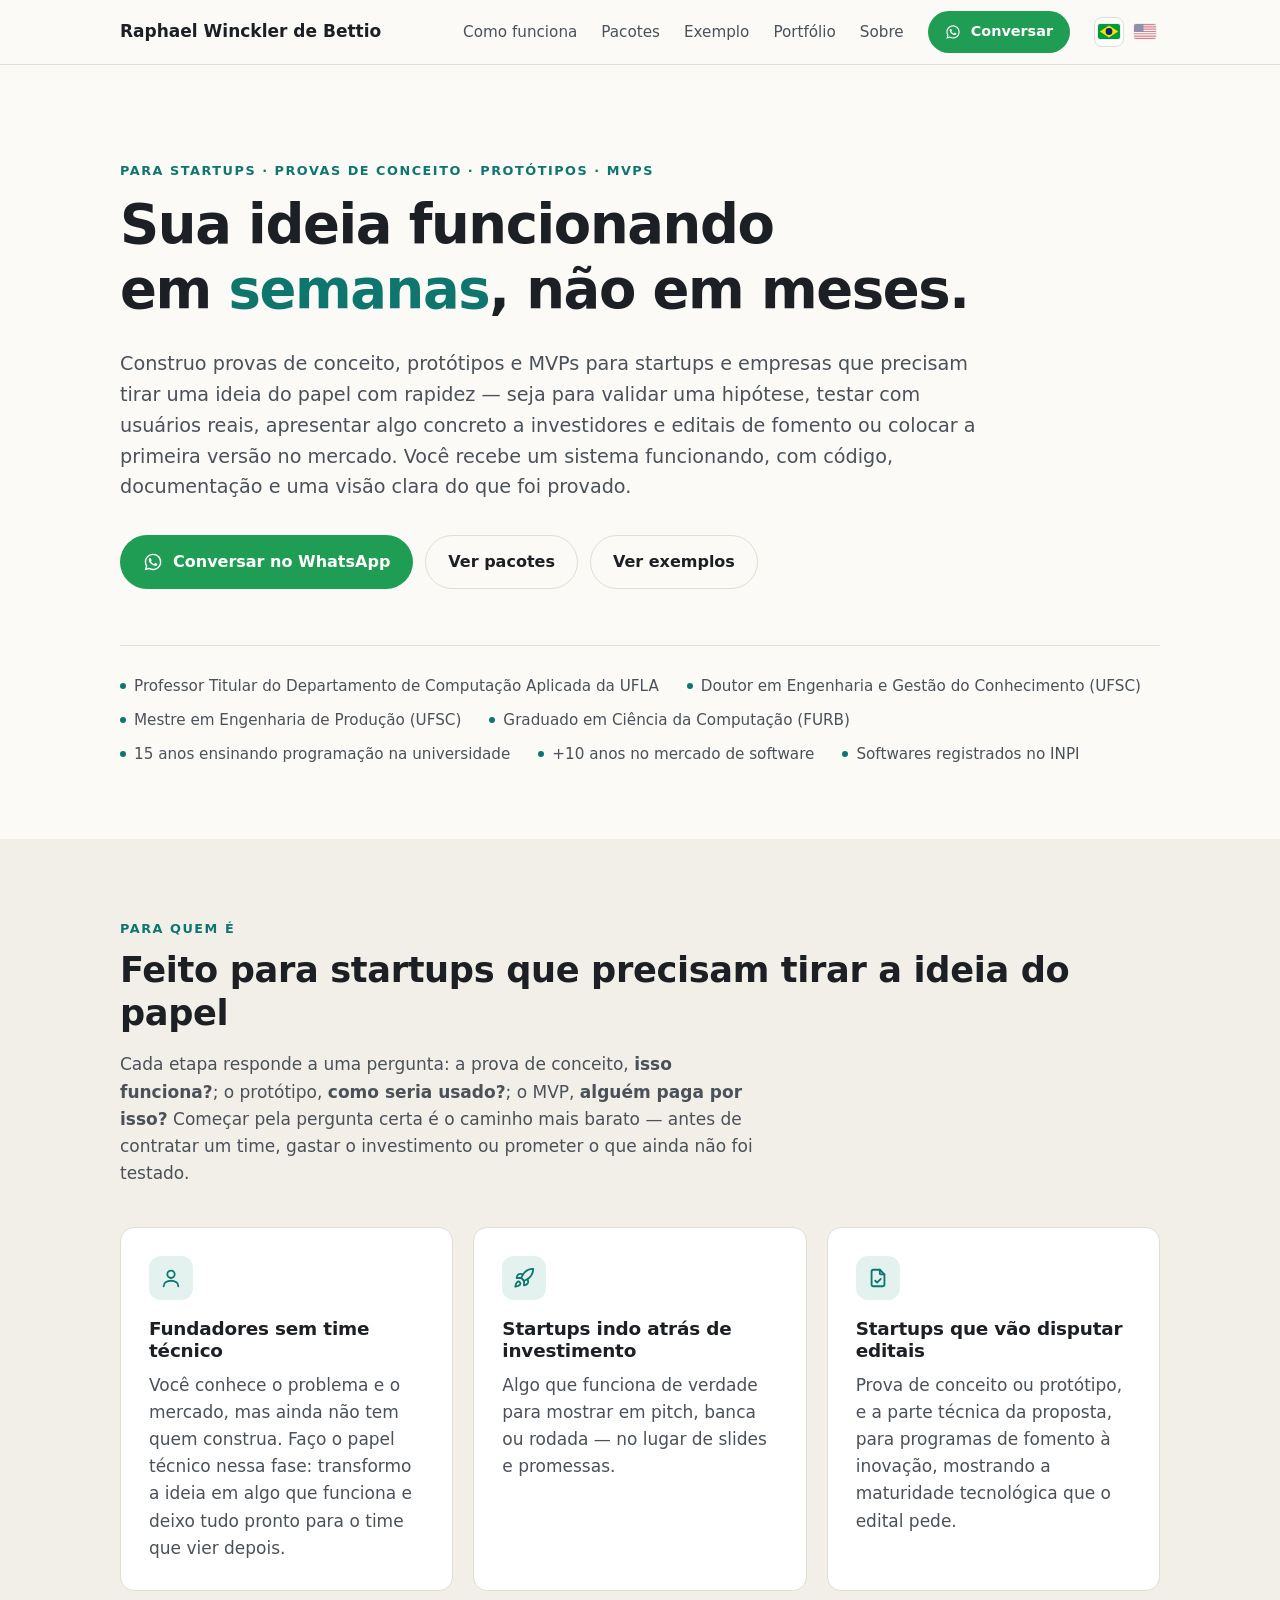
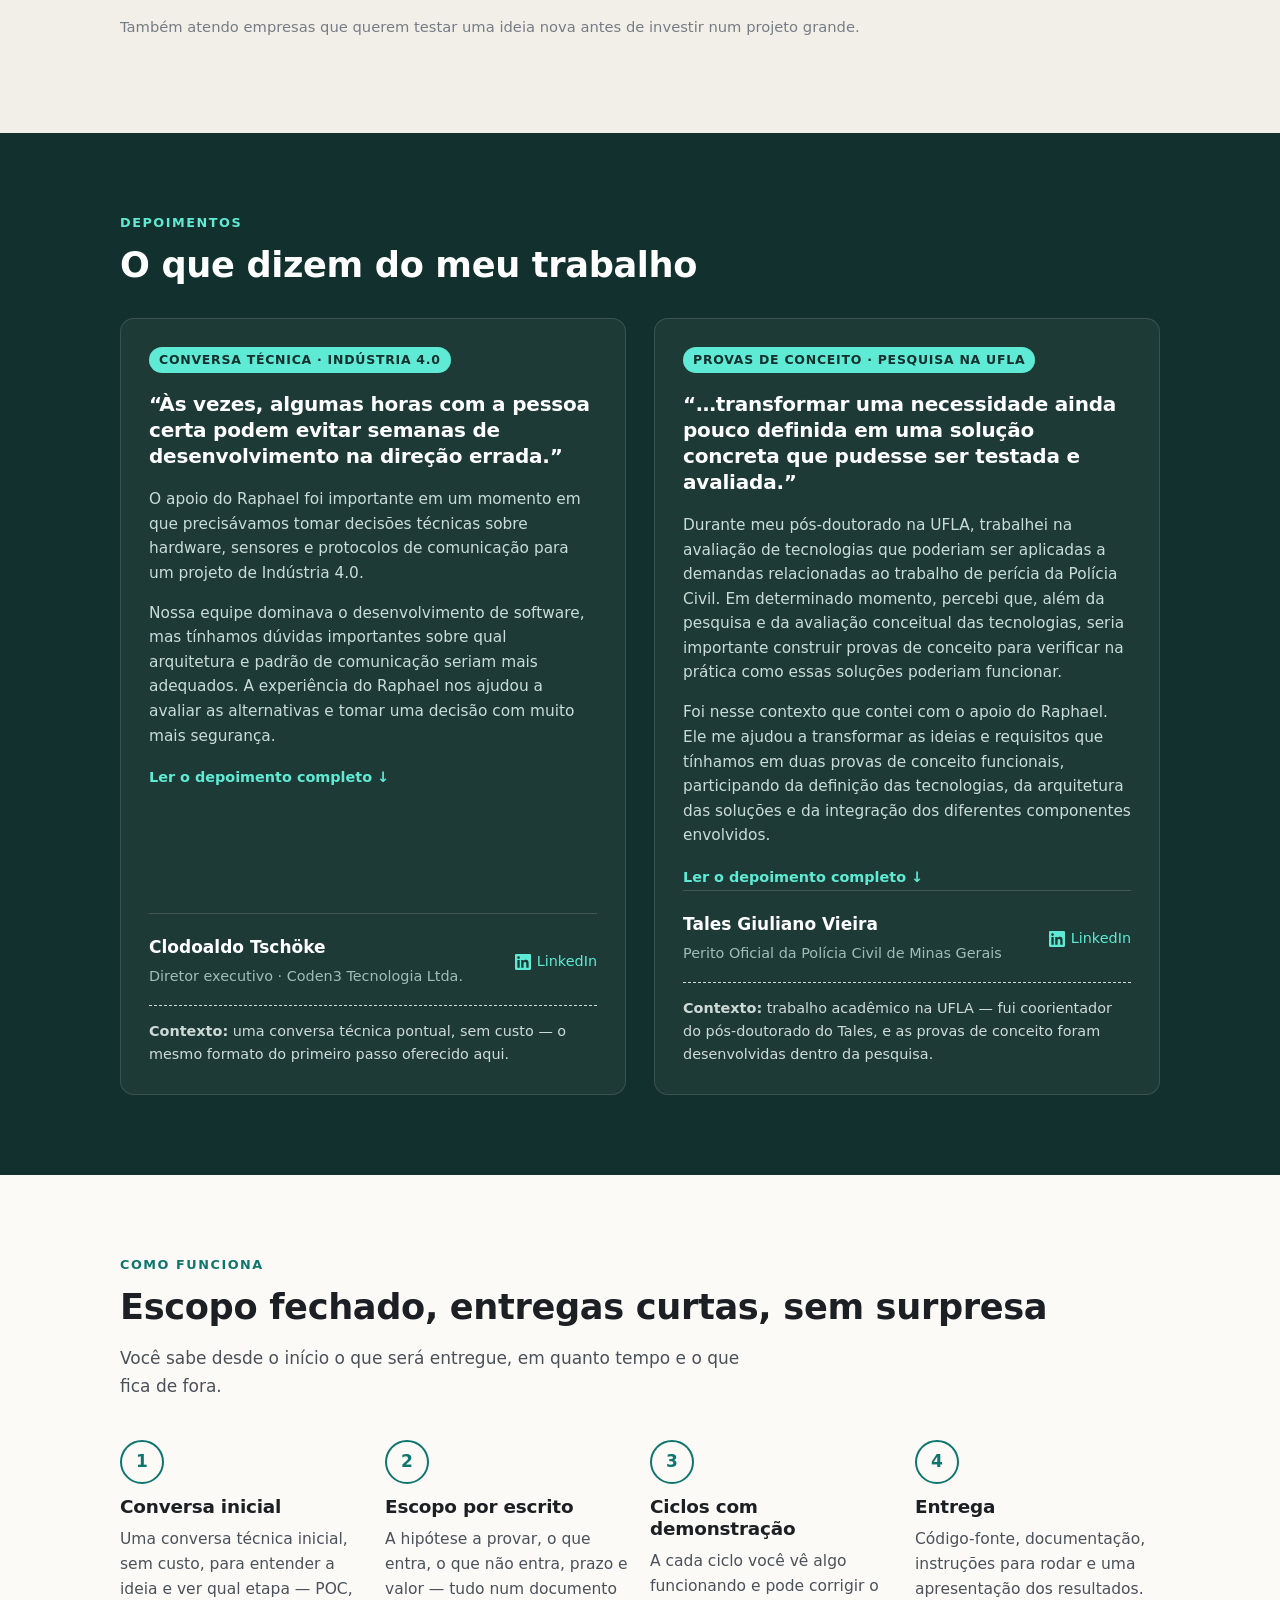
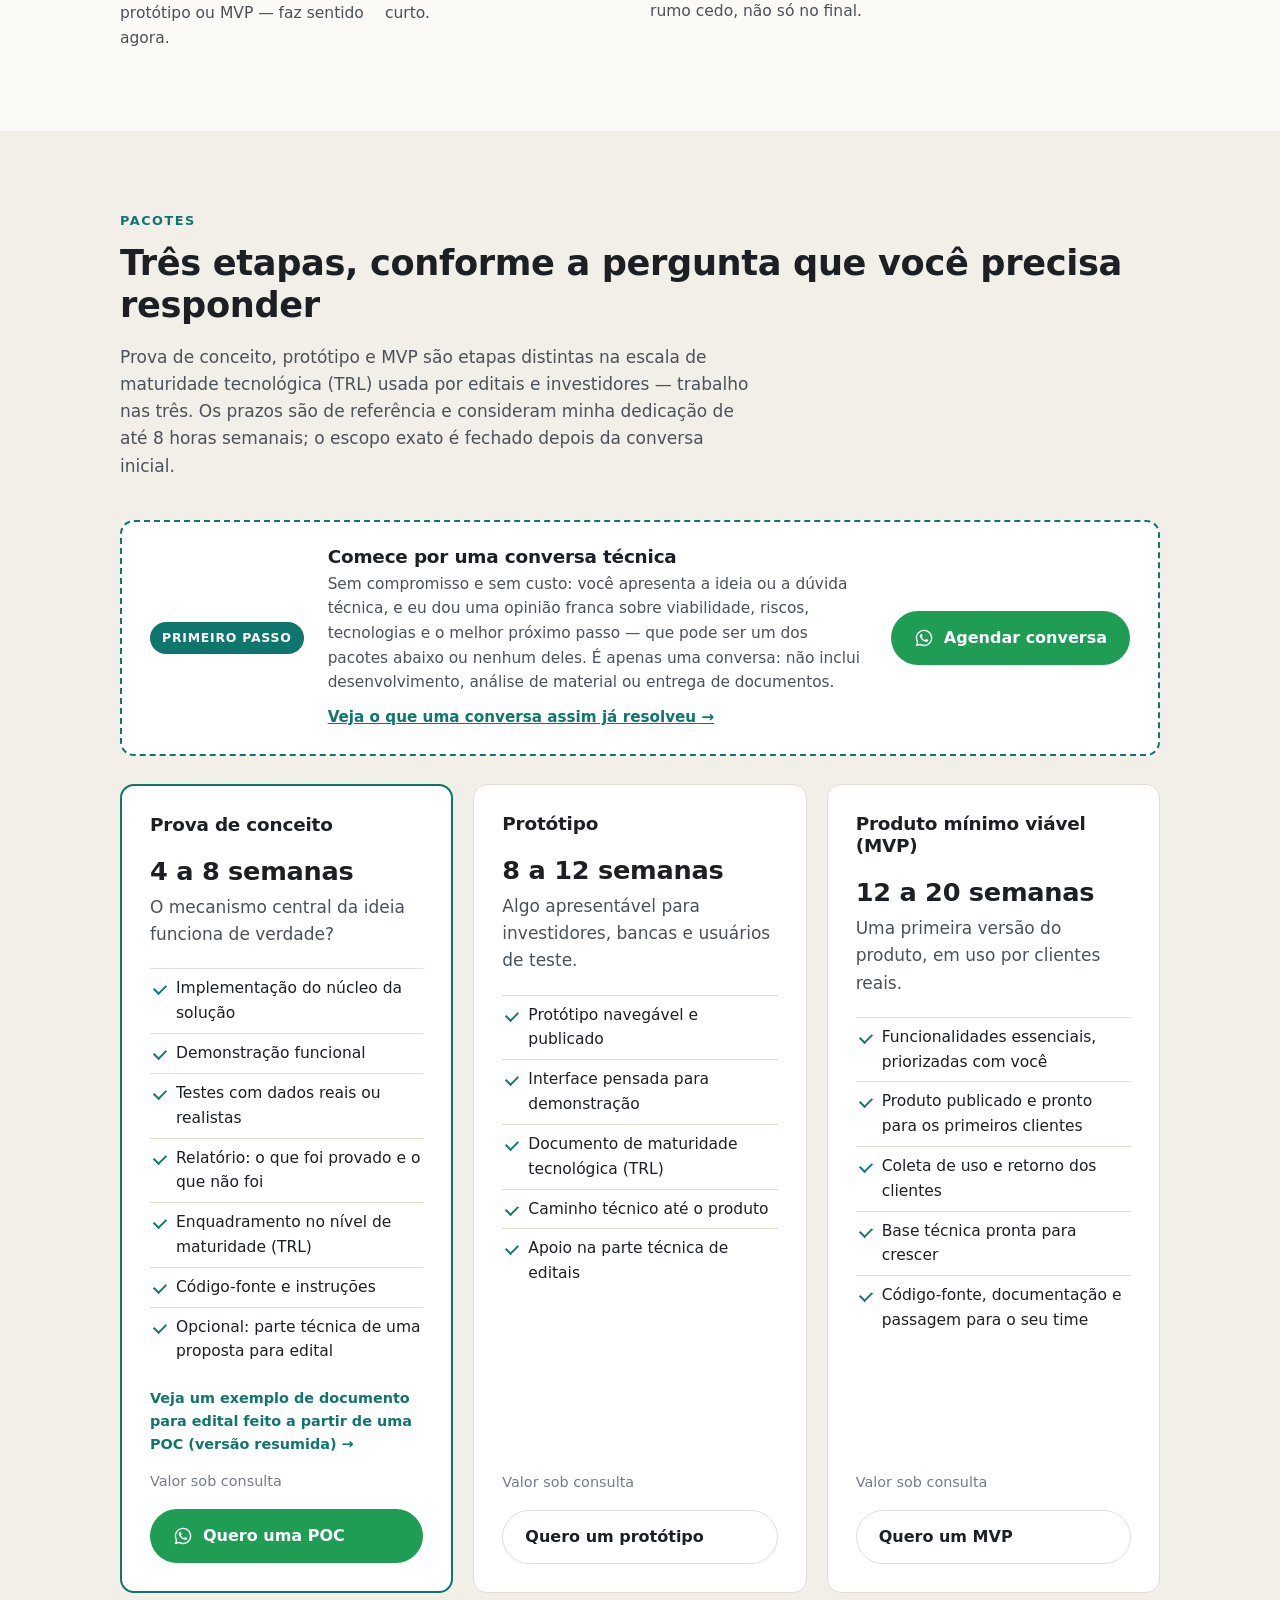
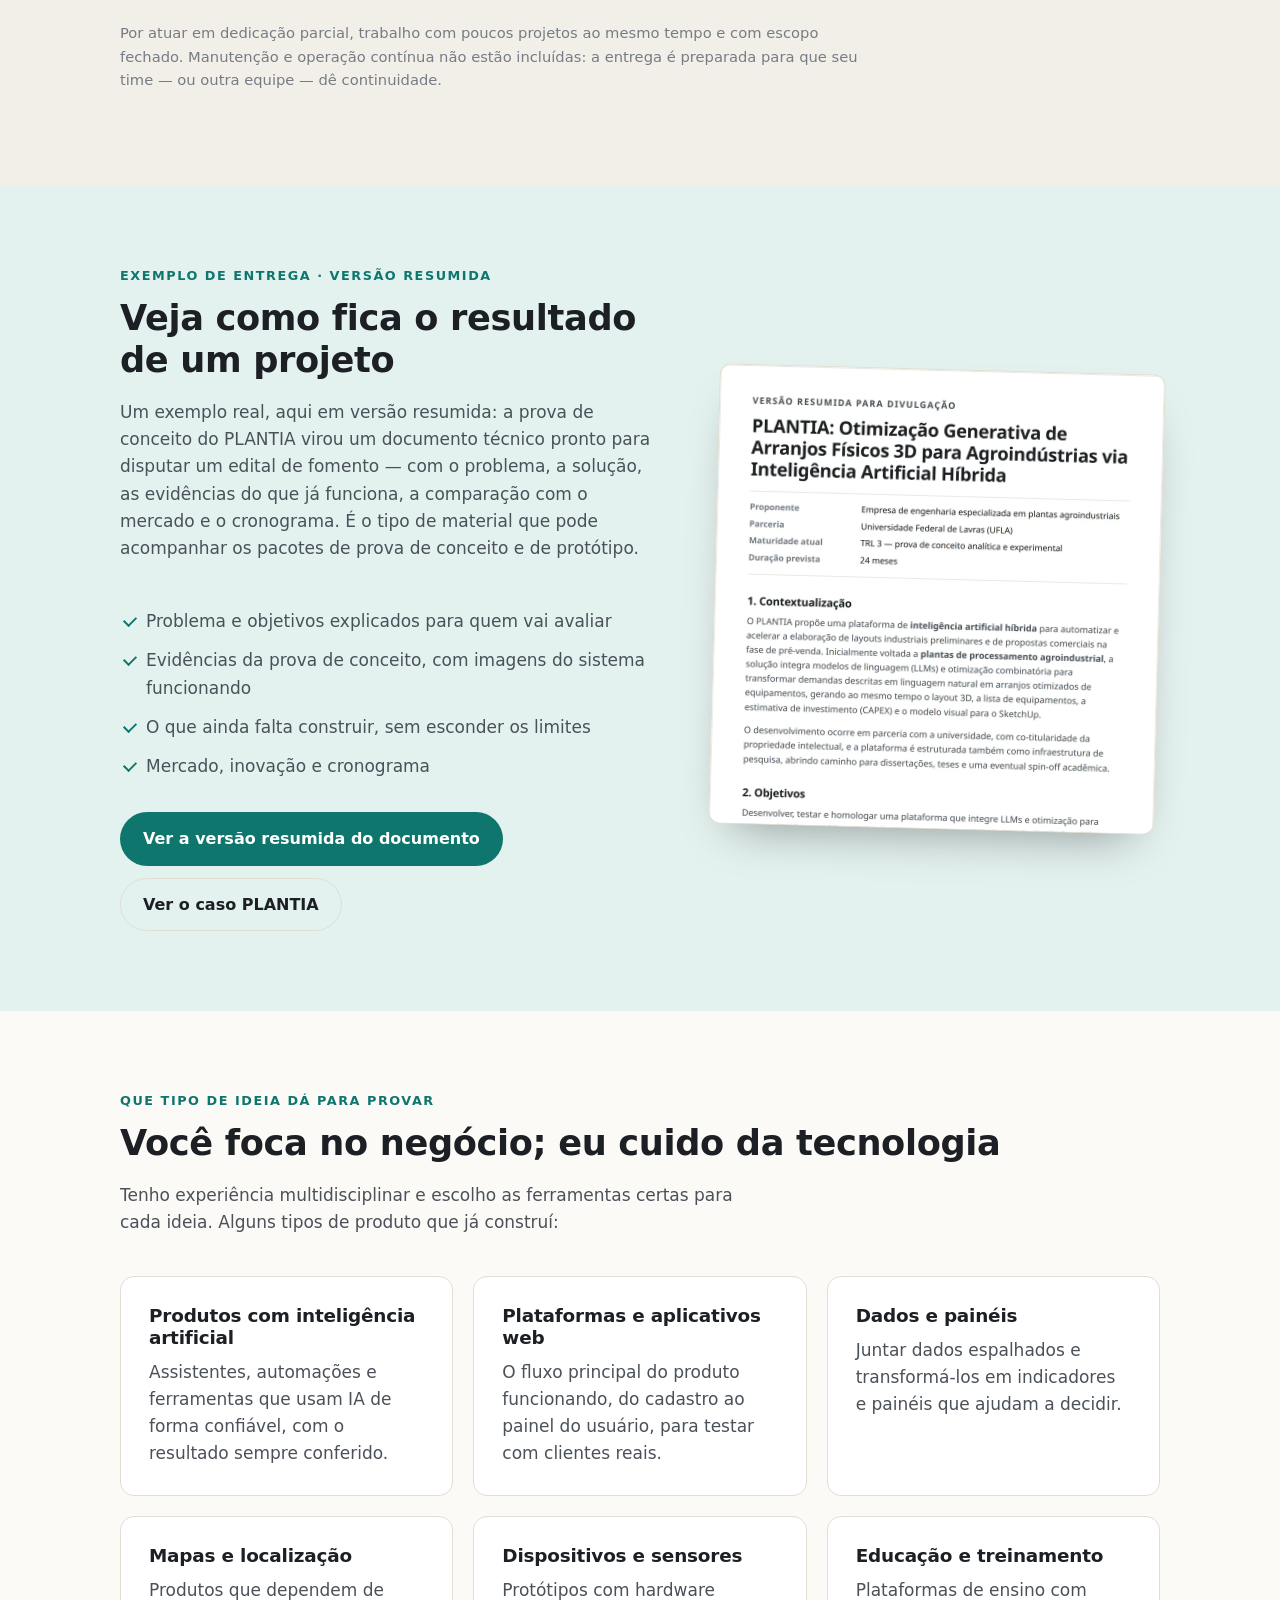
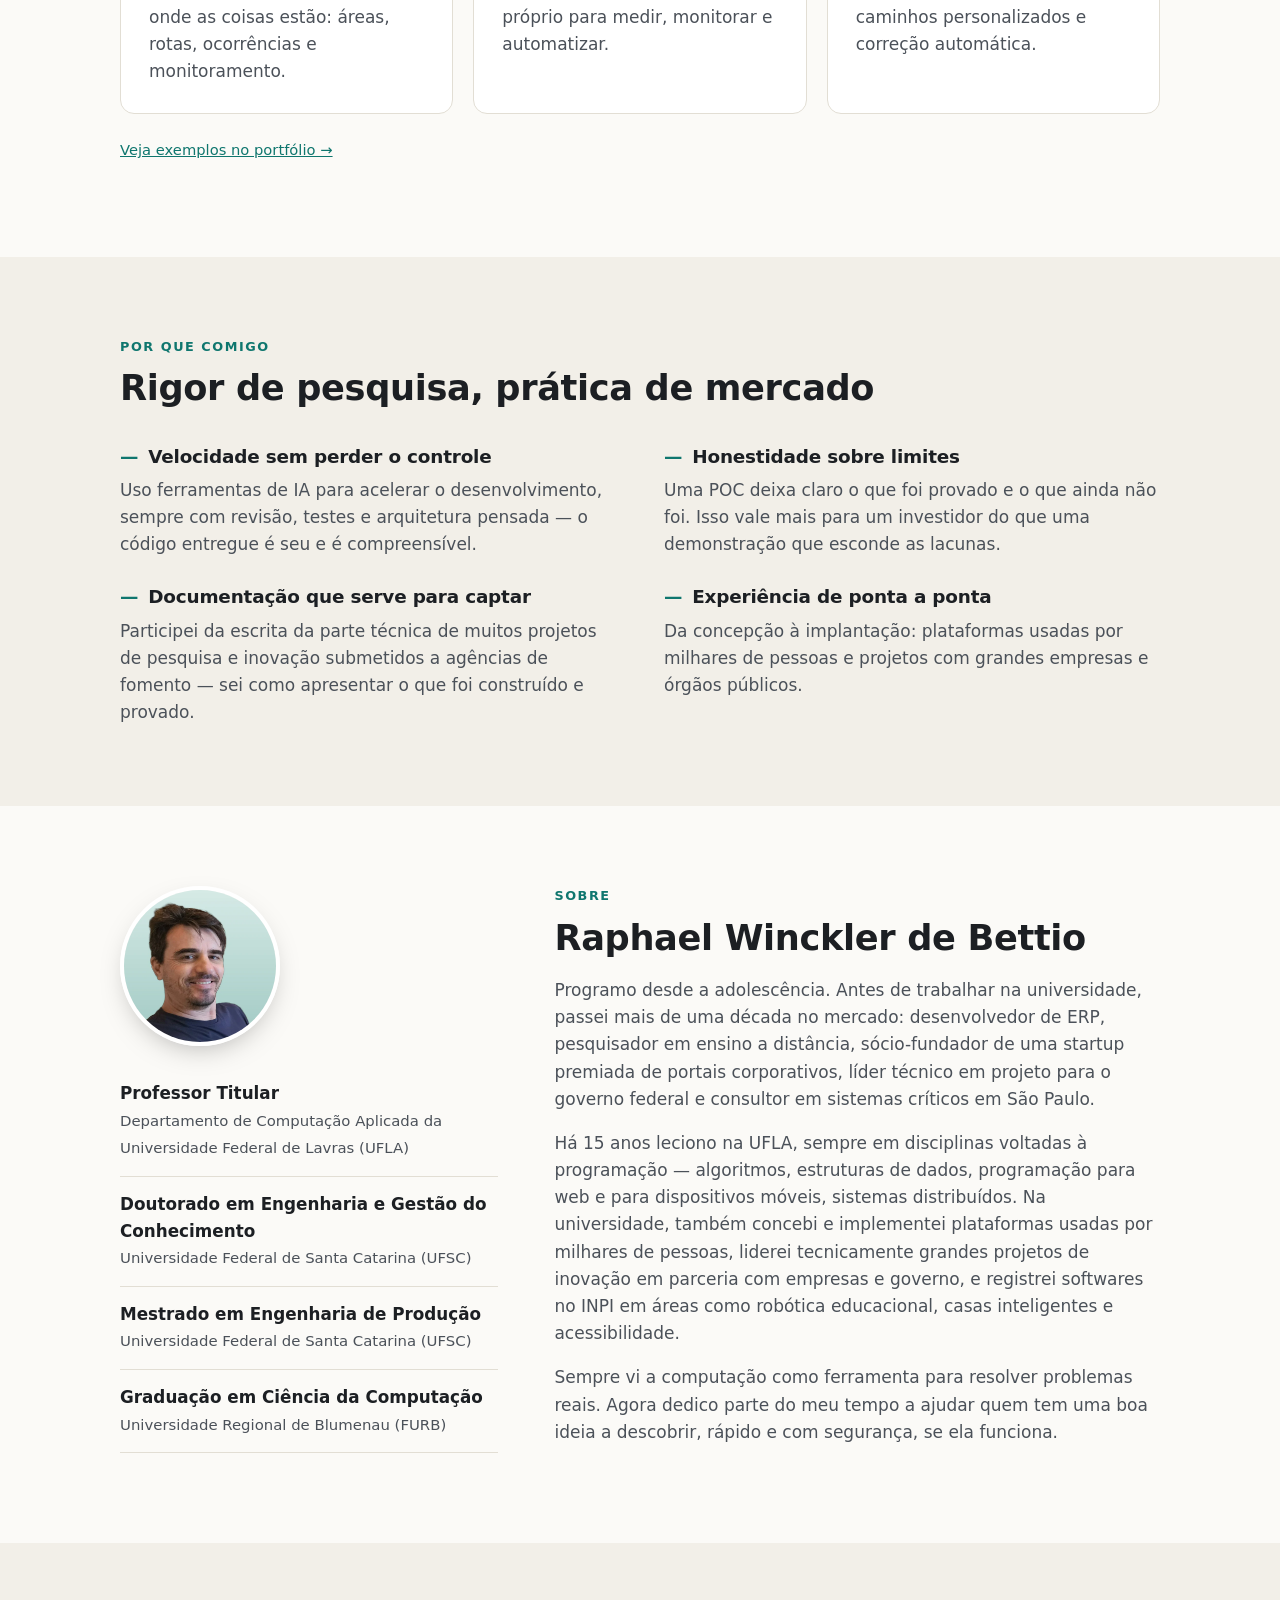
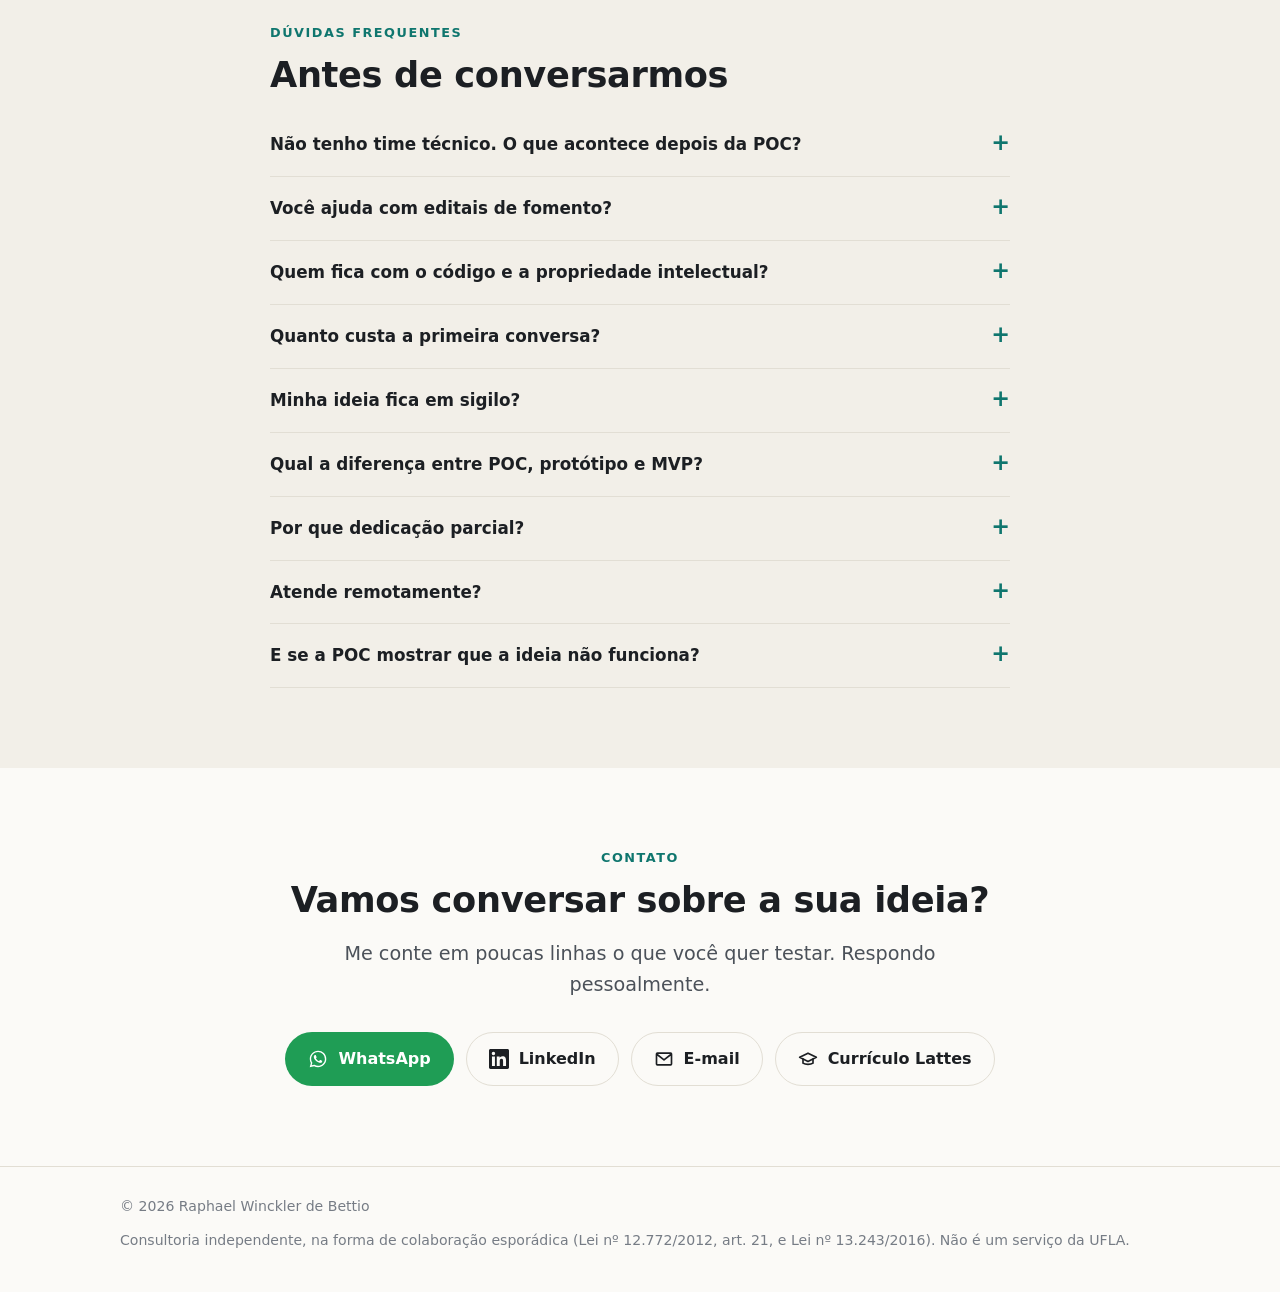
==== commit 5f2520b5: "Sobre: 'antes de trabalhar na universidade' Co-Authored-By: Claude Opus 5.5 <noreply@anthropic.com>" ====
--- a/index.html
+++ b/index.html
@@ -317,7 +317,7 @@
     <div class="bio">
       <div class="eyebrow">Sobre</div>
       <h2>Raphael Winckler de Bettio</h2>
-      <p>Programo desde a adolescência. Antes da universidade, passei mais de uma década no mercado: desenvolvedor de ERP, pesquisador em ensino a distância, sócio-fundador de uma startup premiada de portais corporativos, líder técnico em projeto para o governo federal e consultor em sistemas críticos em São Paulo.</p>
+      <p>Programo desde a adolescência. Antes de trabalhar na universidade, passei mais de uma década no mercado: desenvolvedor de ERP, pesquisador em ensino a distância, sócio-fundador de uma startup premiada de portais corporativos, líder técnico em projeto para o governo federal e consultor em sistemas críticos em São Paulo.</p>
       <p>Há 15 anos leciono na UFLA, sempre em disciplinas voltadas à programação — algoritmos, estruturas de dados, programação para web e para dispositivos móveis, sistemas distribuídos. Na universidade, também concebi e implementei plataformas usadas por milhares de pessoas, liderei tecnicamente grandes projetos de inovação em parceria com empresas e governo, e registrei softwares no INPI em áreas como robótica educacional, casas inteligentes e acessibilidade.</p>
       <p>Sempre vi a computação como ferramenta para resolver problemas reais. Agora dedico parte do meu tempo a ajudar quem tem uma boa ideia a descobrir, rápido e com segurança, se ela funciona.</p>
     </div>
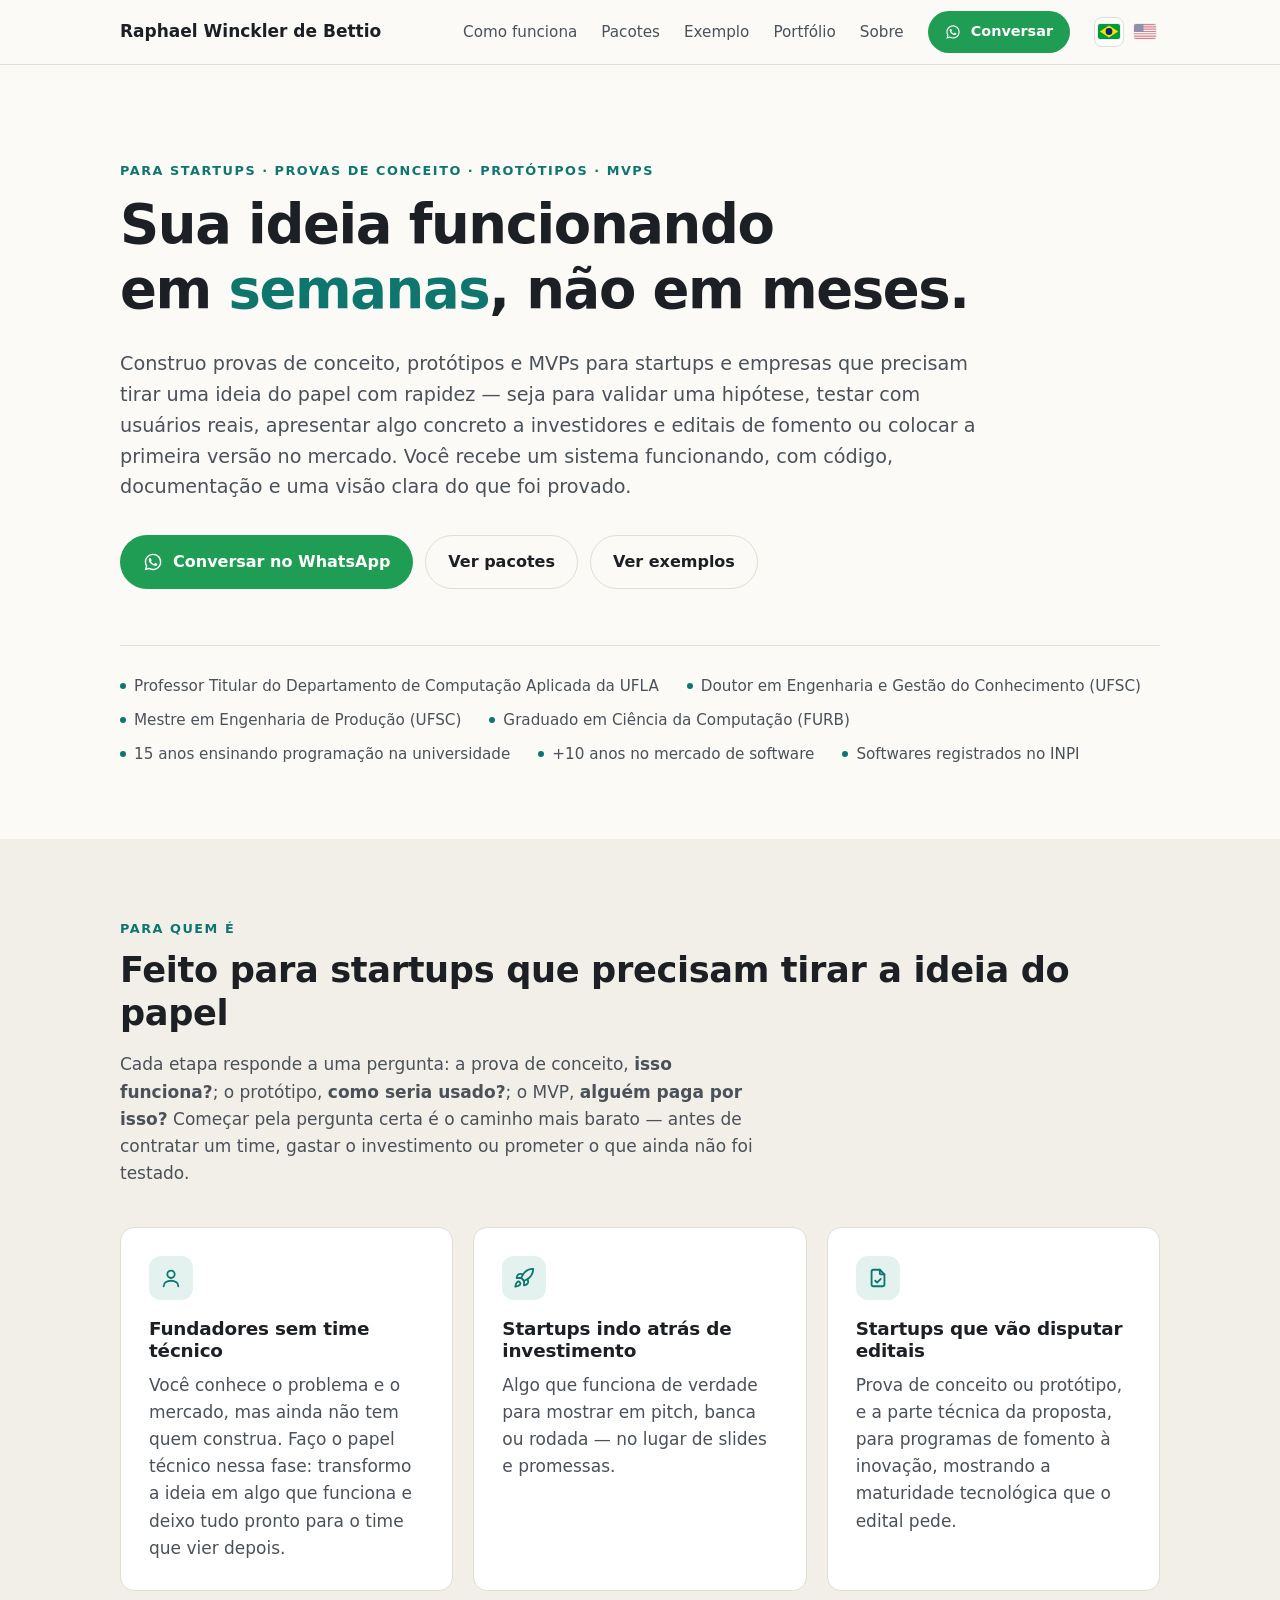
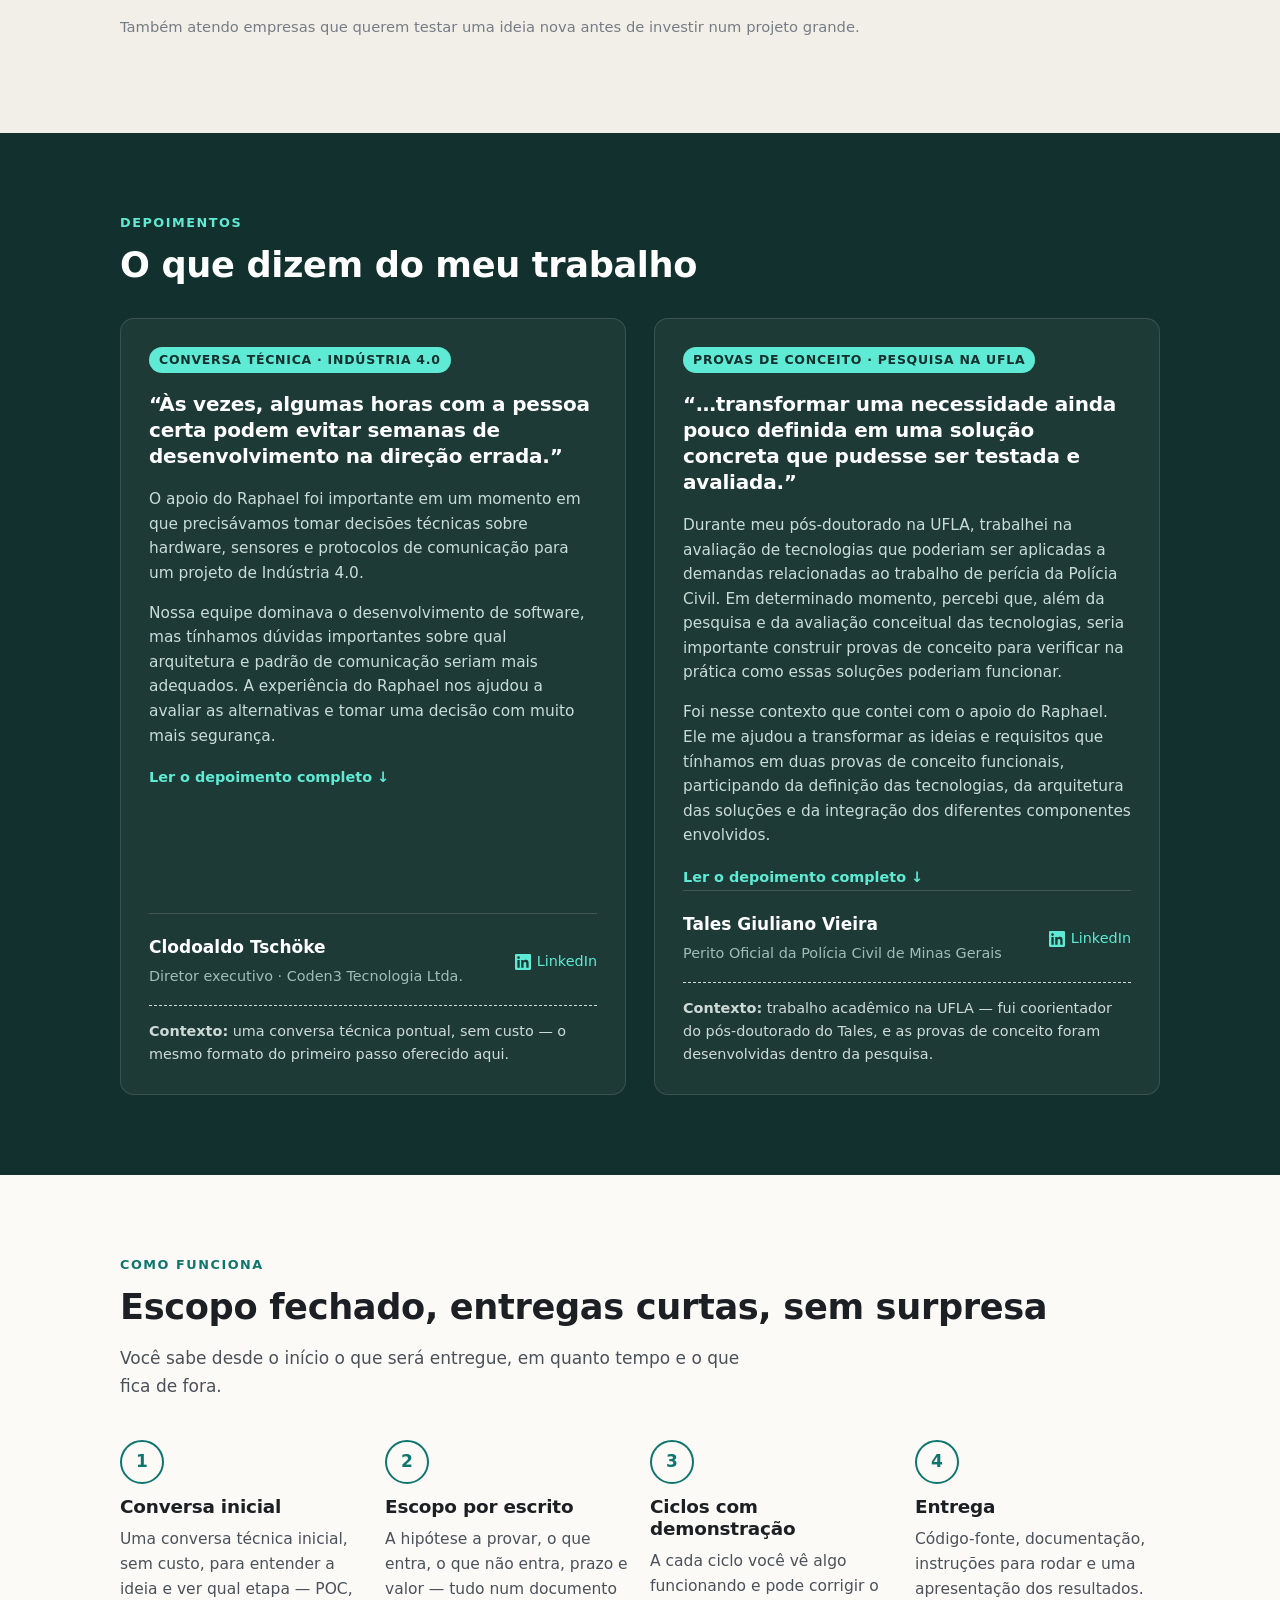
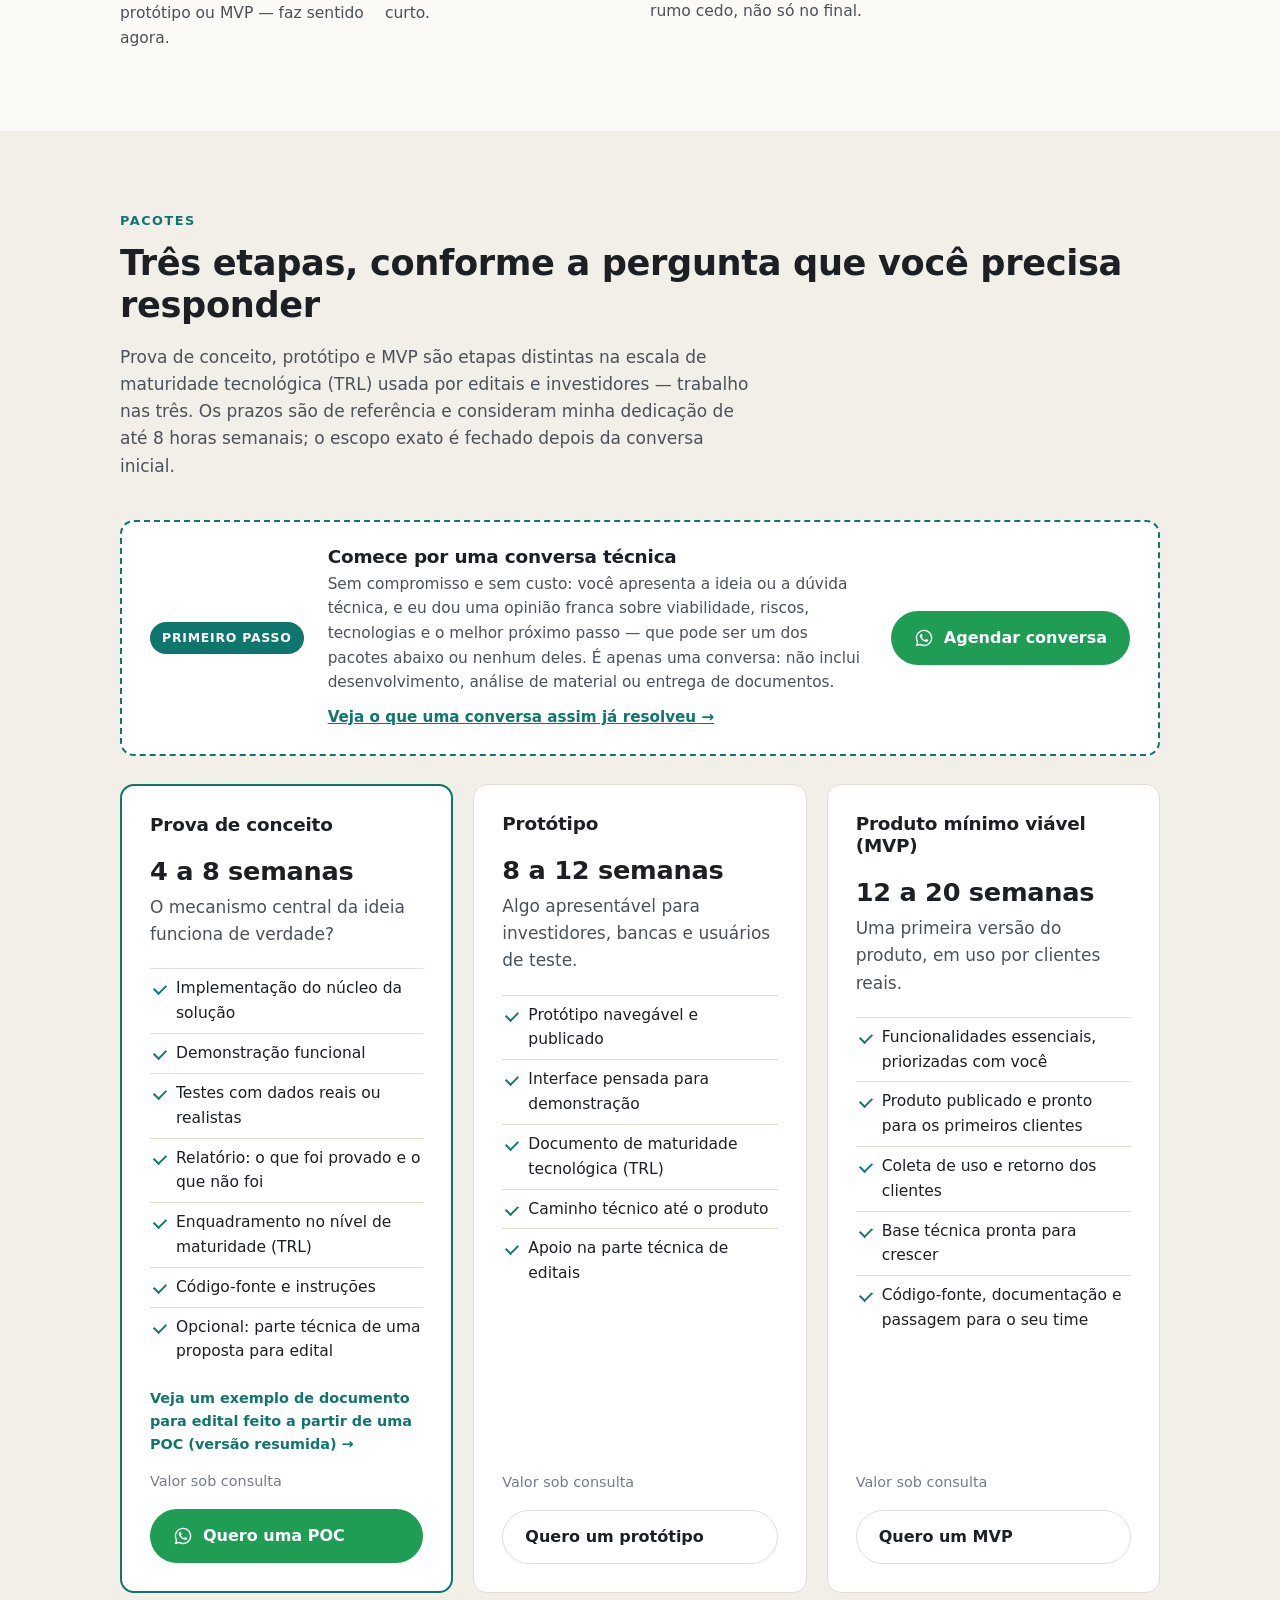
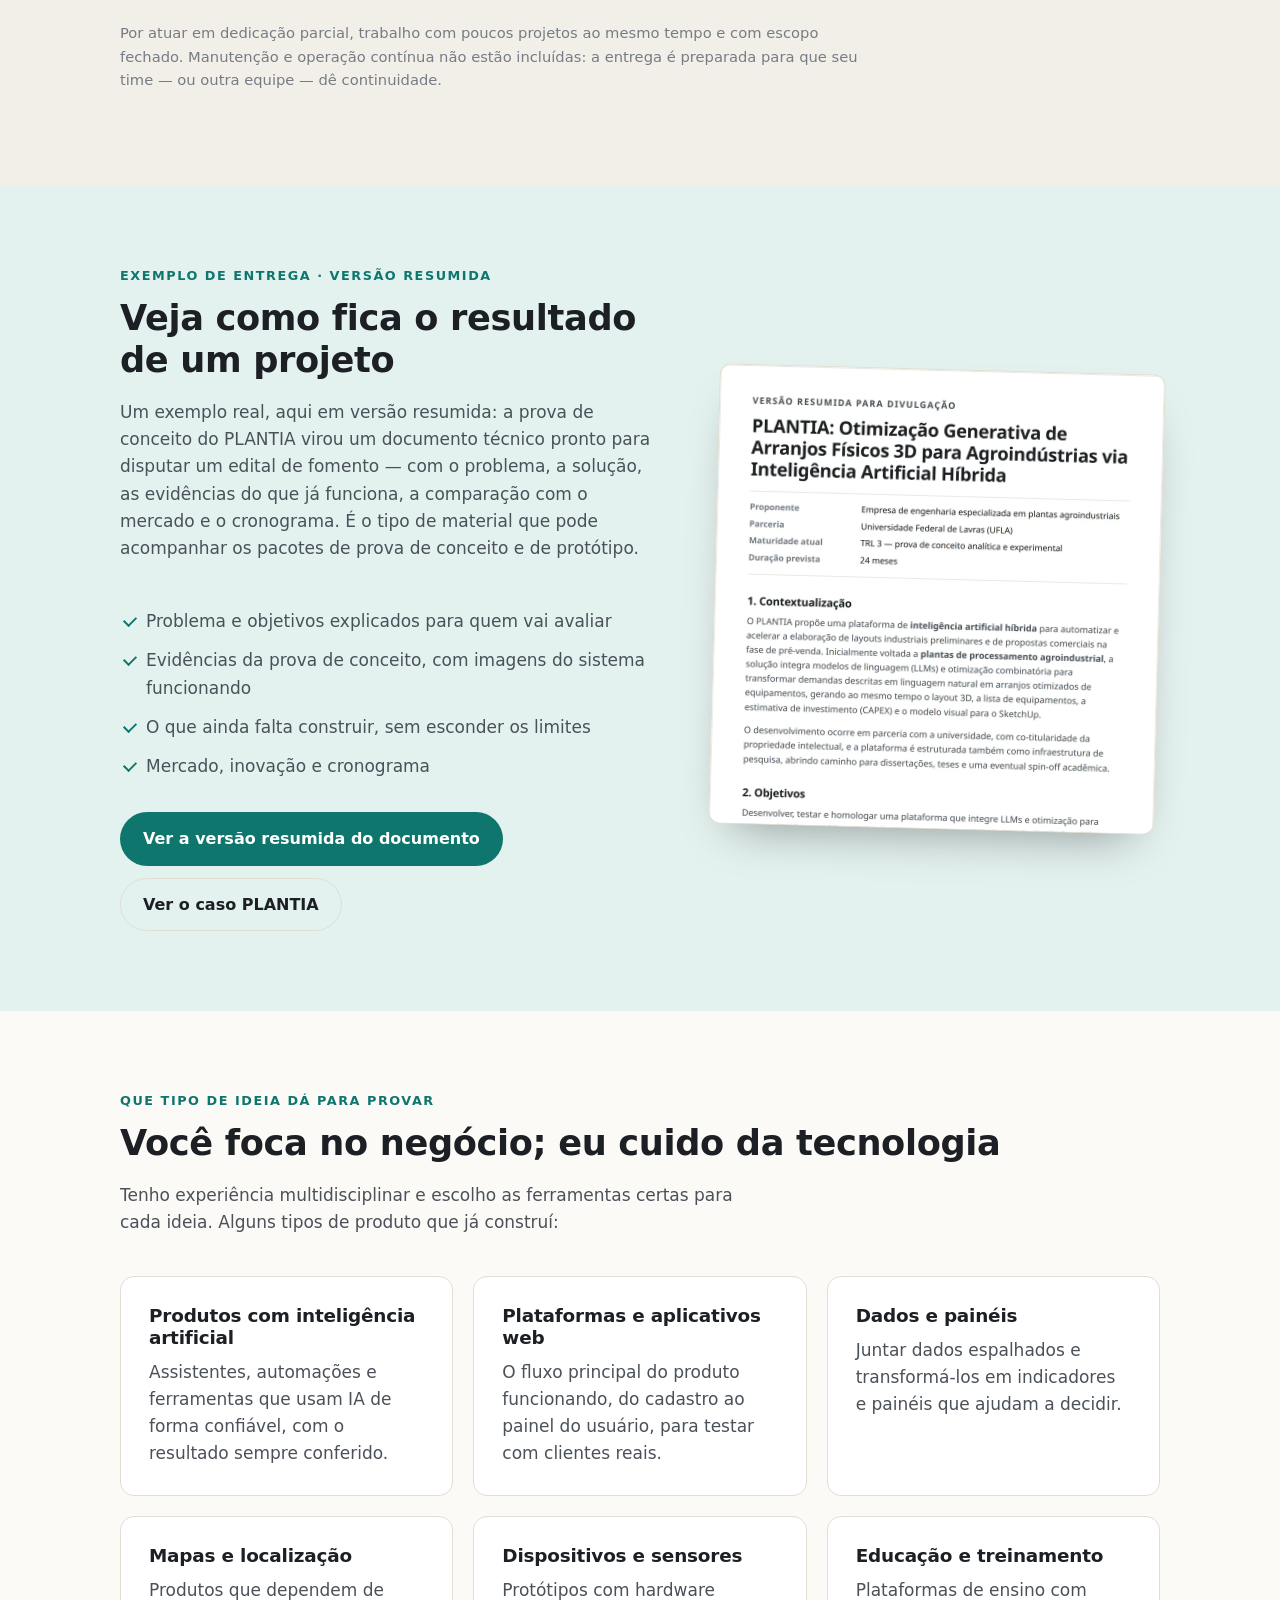
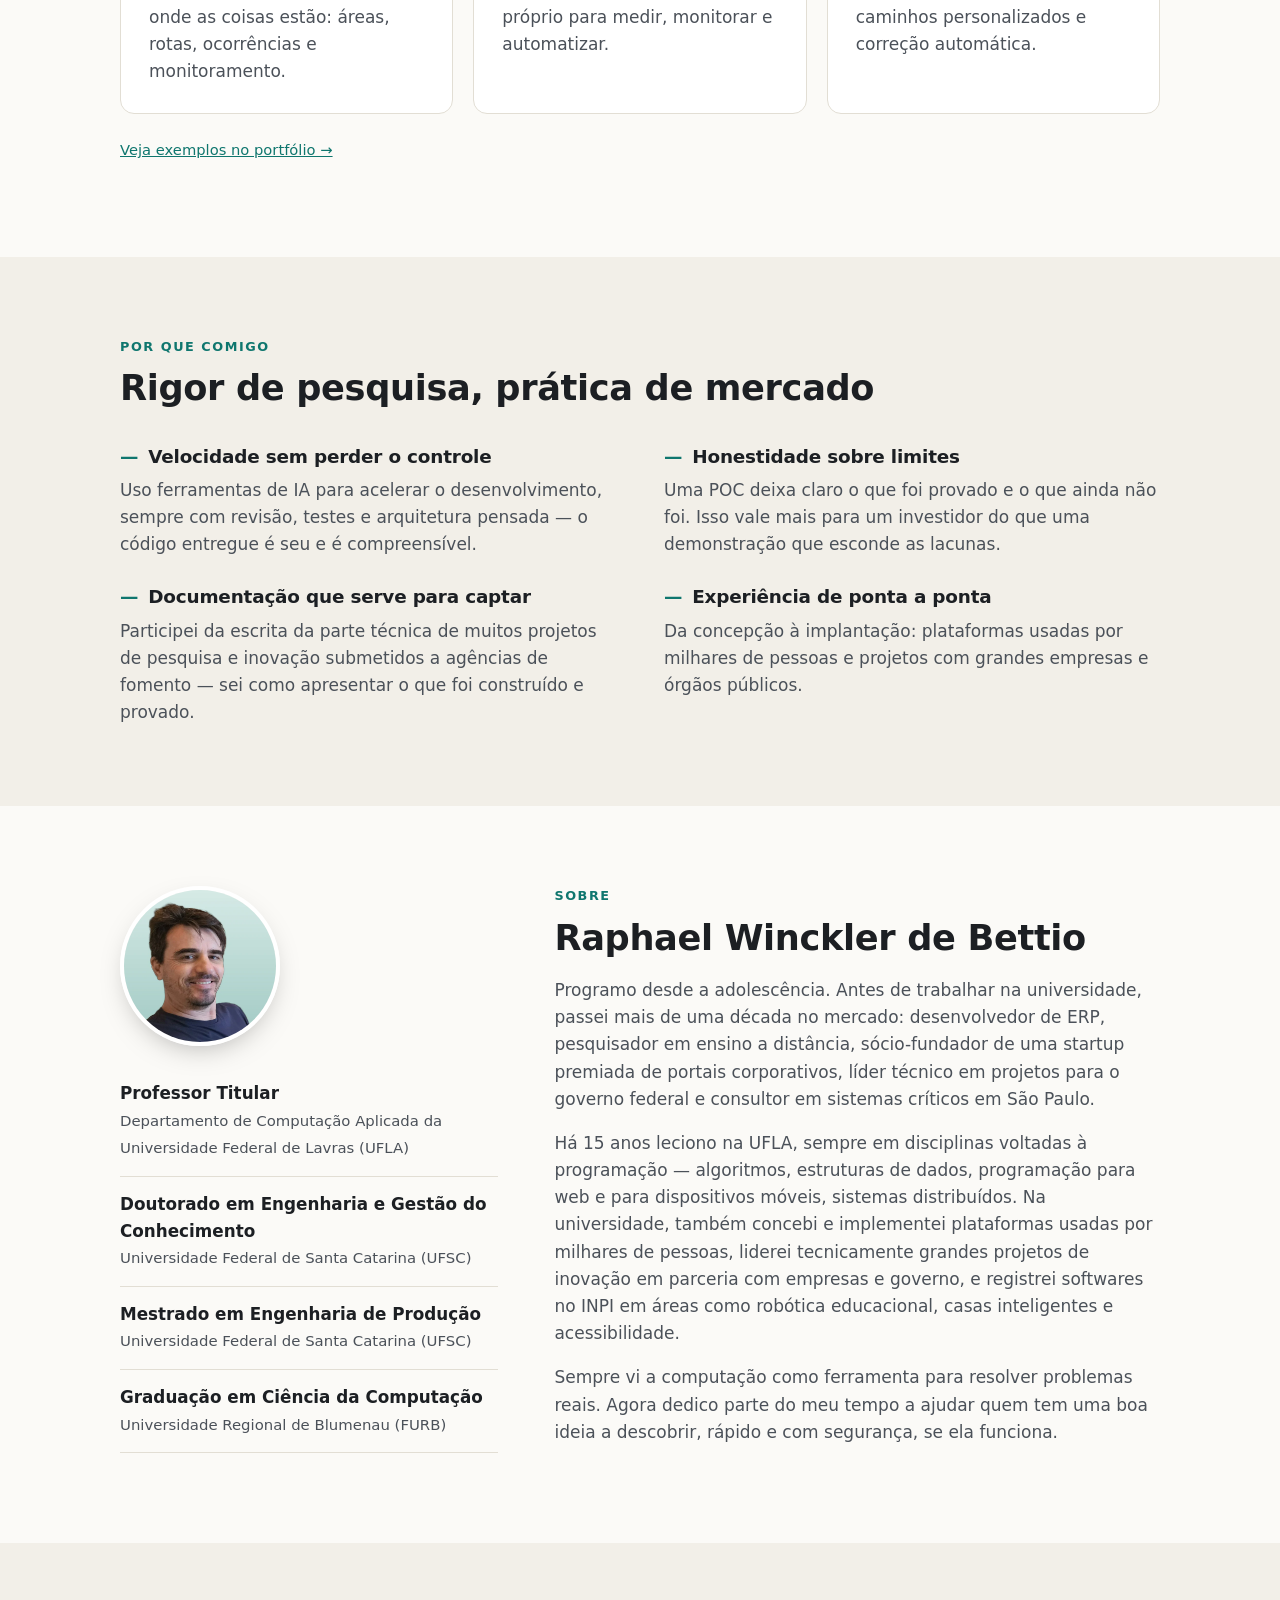
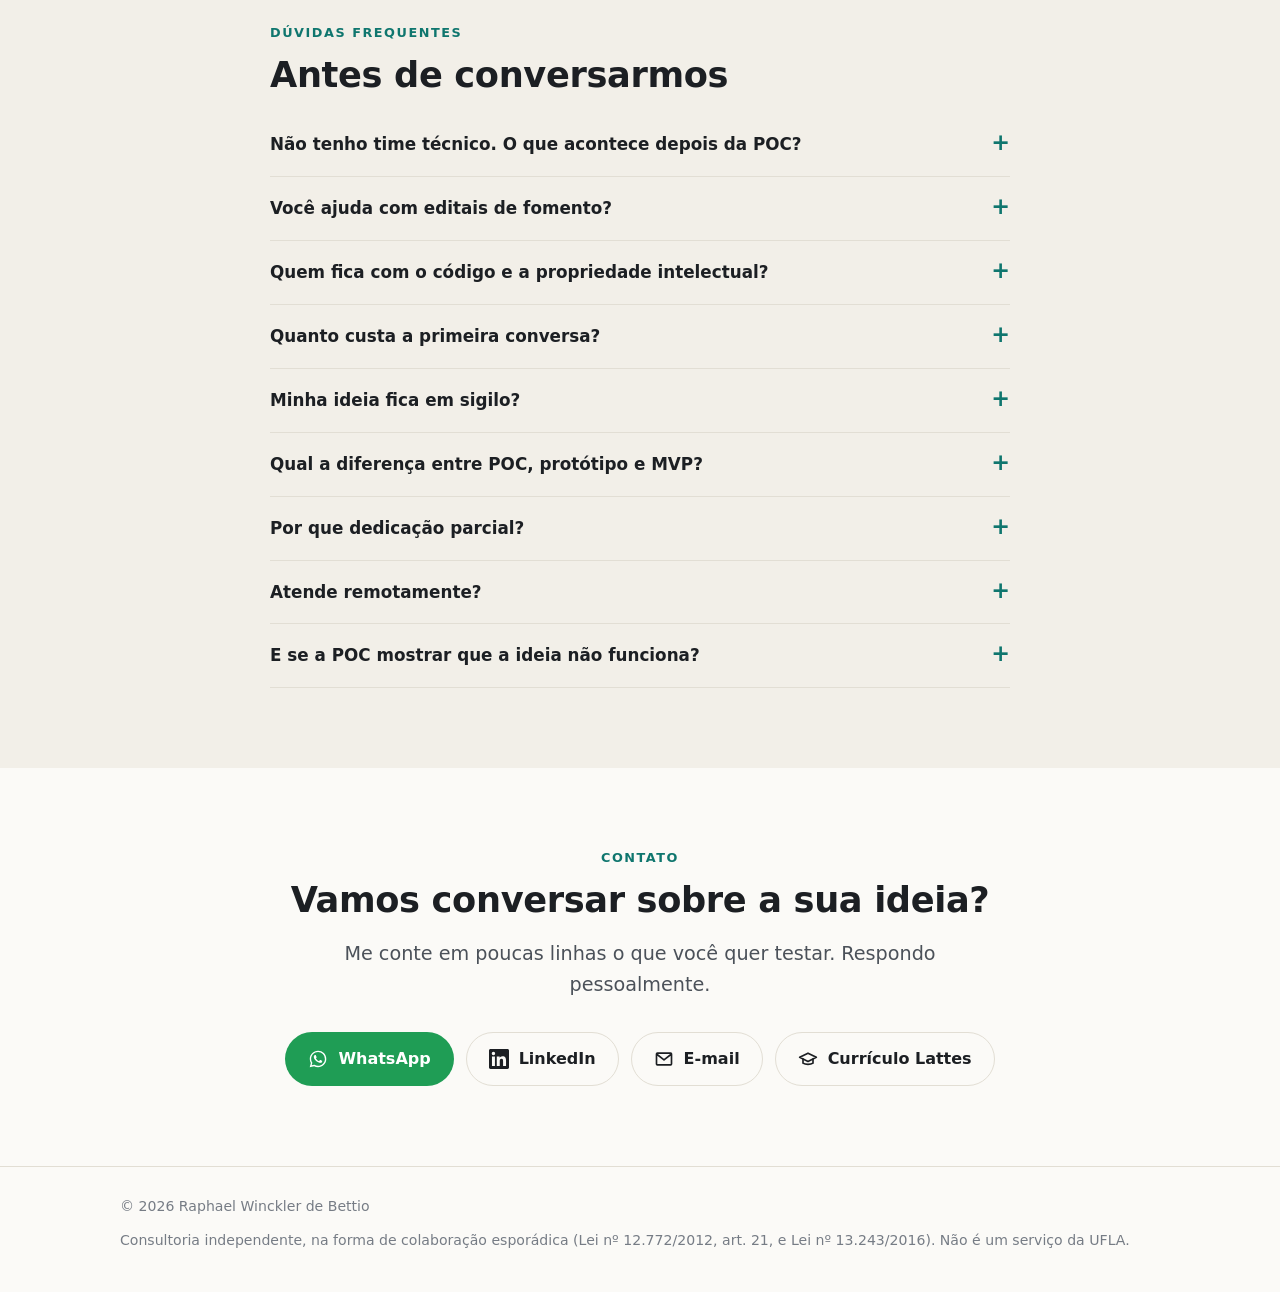
==== commit 98e85f31: "Sobre: líder técnico em projetos para o governo federal Co-Authored-By: Claude Opus 5.5 <noreply@ant" ====
--- a/index.html
+++ b/index.html
@@ -317,7 +317,7 @@
     <div class="bio">
       <div class="eyebrow">Sobre</div>
       <h2>Raphael Winckler de Bettio</h2>
-      <p>Programo desde a adolescência. Antes de trabalhar na universidade, passei mais de uma década no mercado: desenvolvedor de ERP, pesquisador em ensino a distância, sócio-fundador de uma startup premiada de portais corporativos, líder técnico em projeto para o governo federal e consultor em sistemas críticos em São Paulo.</p>
+      <p>Programo desde a adolescência. Antes de trabalhar na universidade, passei mais de uma década no mercado: desenvolvedor de ERP, pesquisador em ensino a distância, sócio-fundador de uma startup premiada de portais corporativos, líder técnico em projetos para o governo federal e consultor em sistemas críticos em São Paulo.</p>
       <p>Há 15 anos leciono na UFLA, sempre em disciplinas voltadas à programação — algoritmos, estruturas de dados, programação para web e para dispositivos móveis, sistemas distribuídos. Na universidade, também concebi e implementei plataformas usadas por milhares de pessoas, liderei tecnicamente grandes projetos de inovação em parceria com empresas e governo, e registrei softwares no INPI em áreas como robótica educacional, casas inteligentes e acessibilidade.</p>
       <p>Sempre vi a computação como ferramenta para resolver problemas reais. Agora dedico parte do meu tempo a ajudar quem tem uma boa ideia a descobrir, rápido e com segurança, se ela funciona.</p>
     </div>
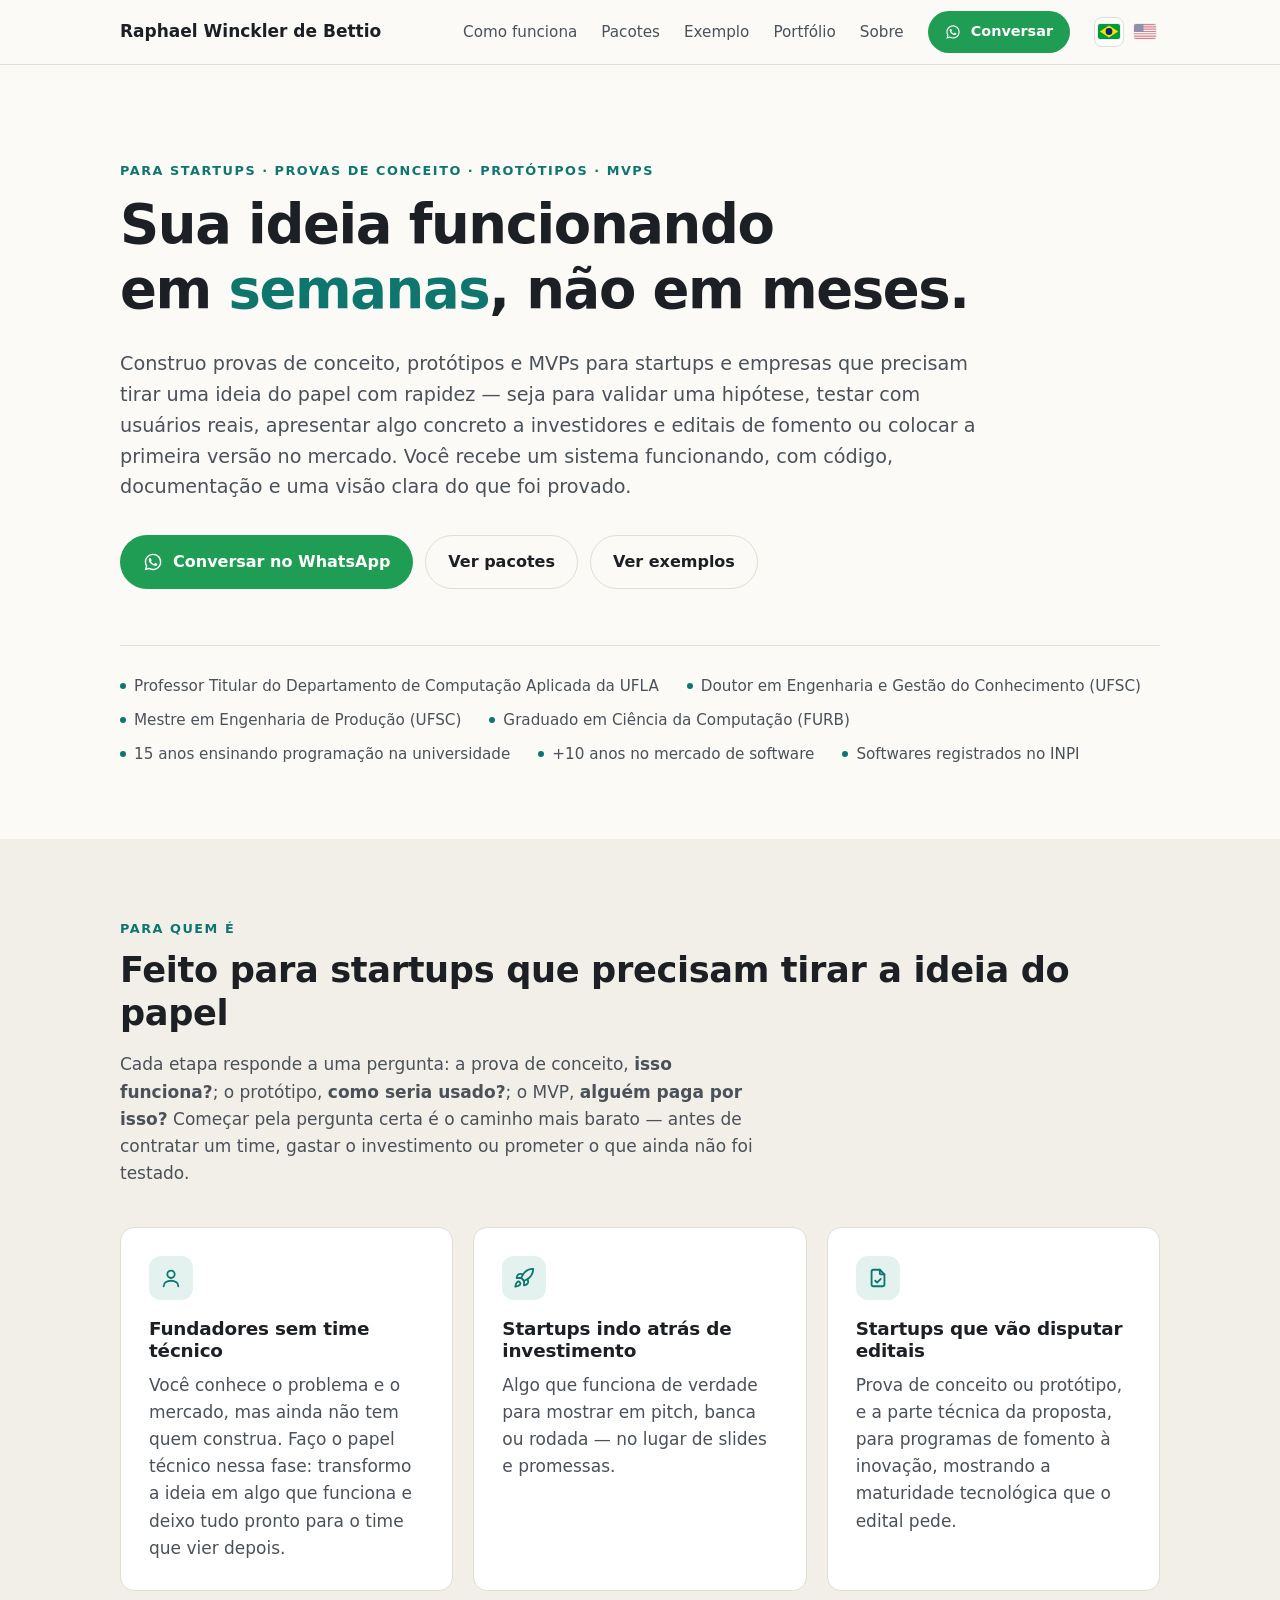
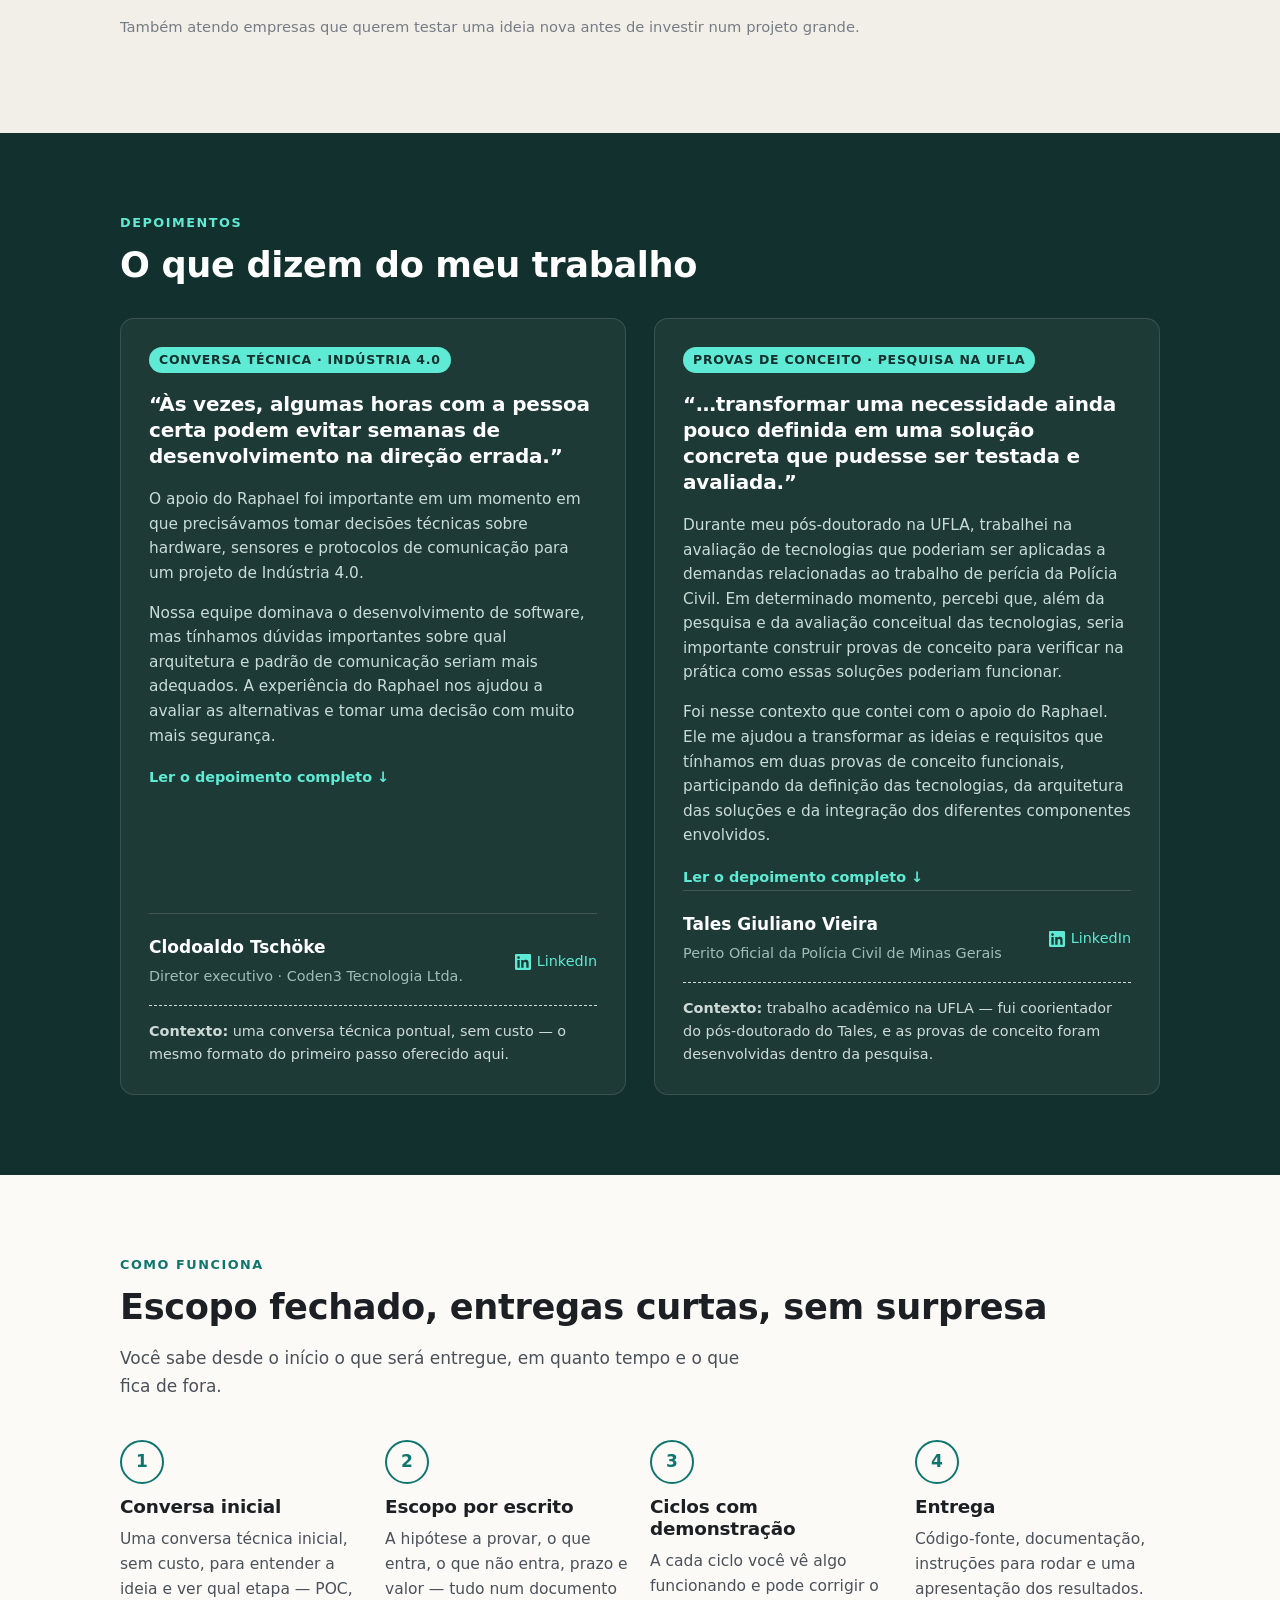
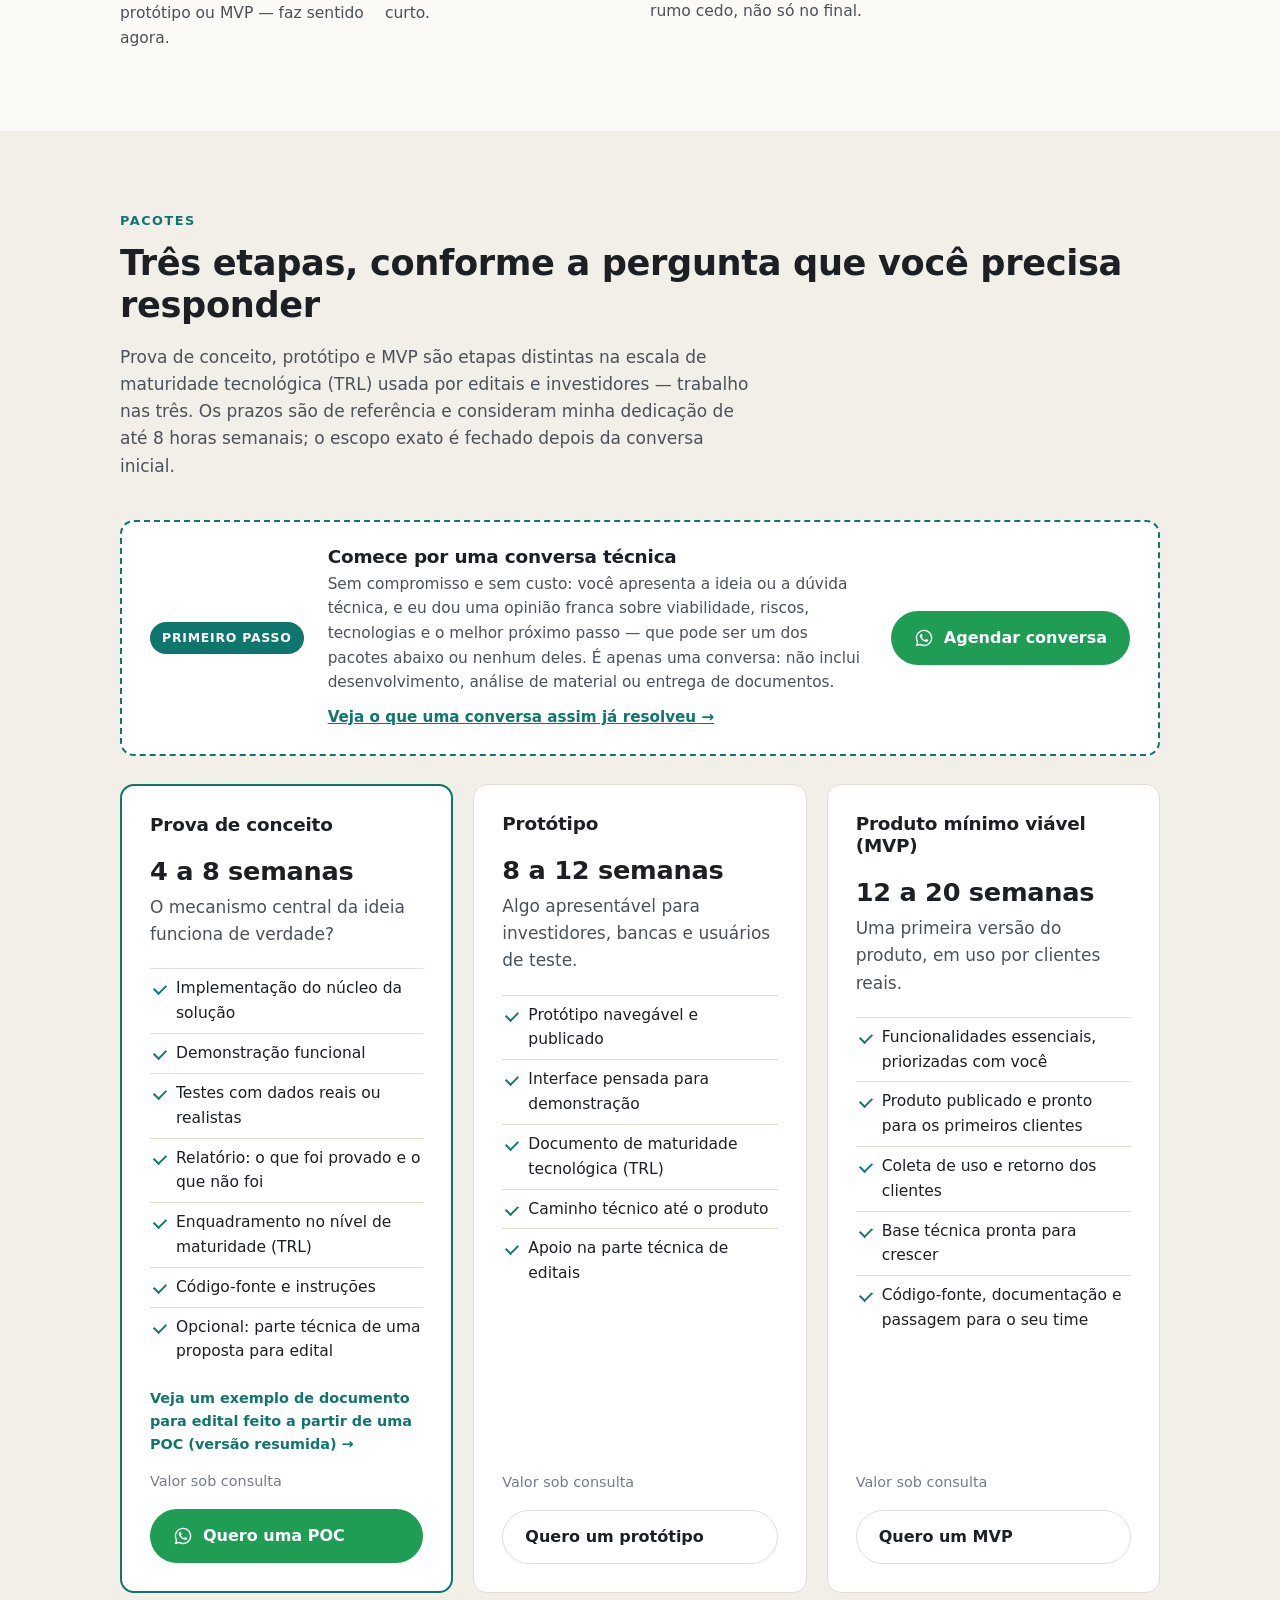
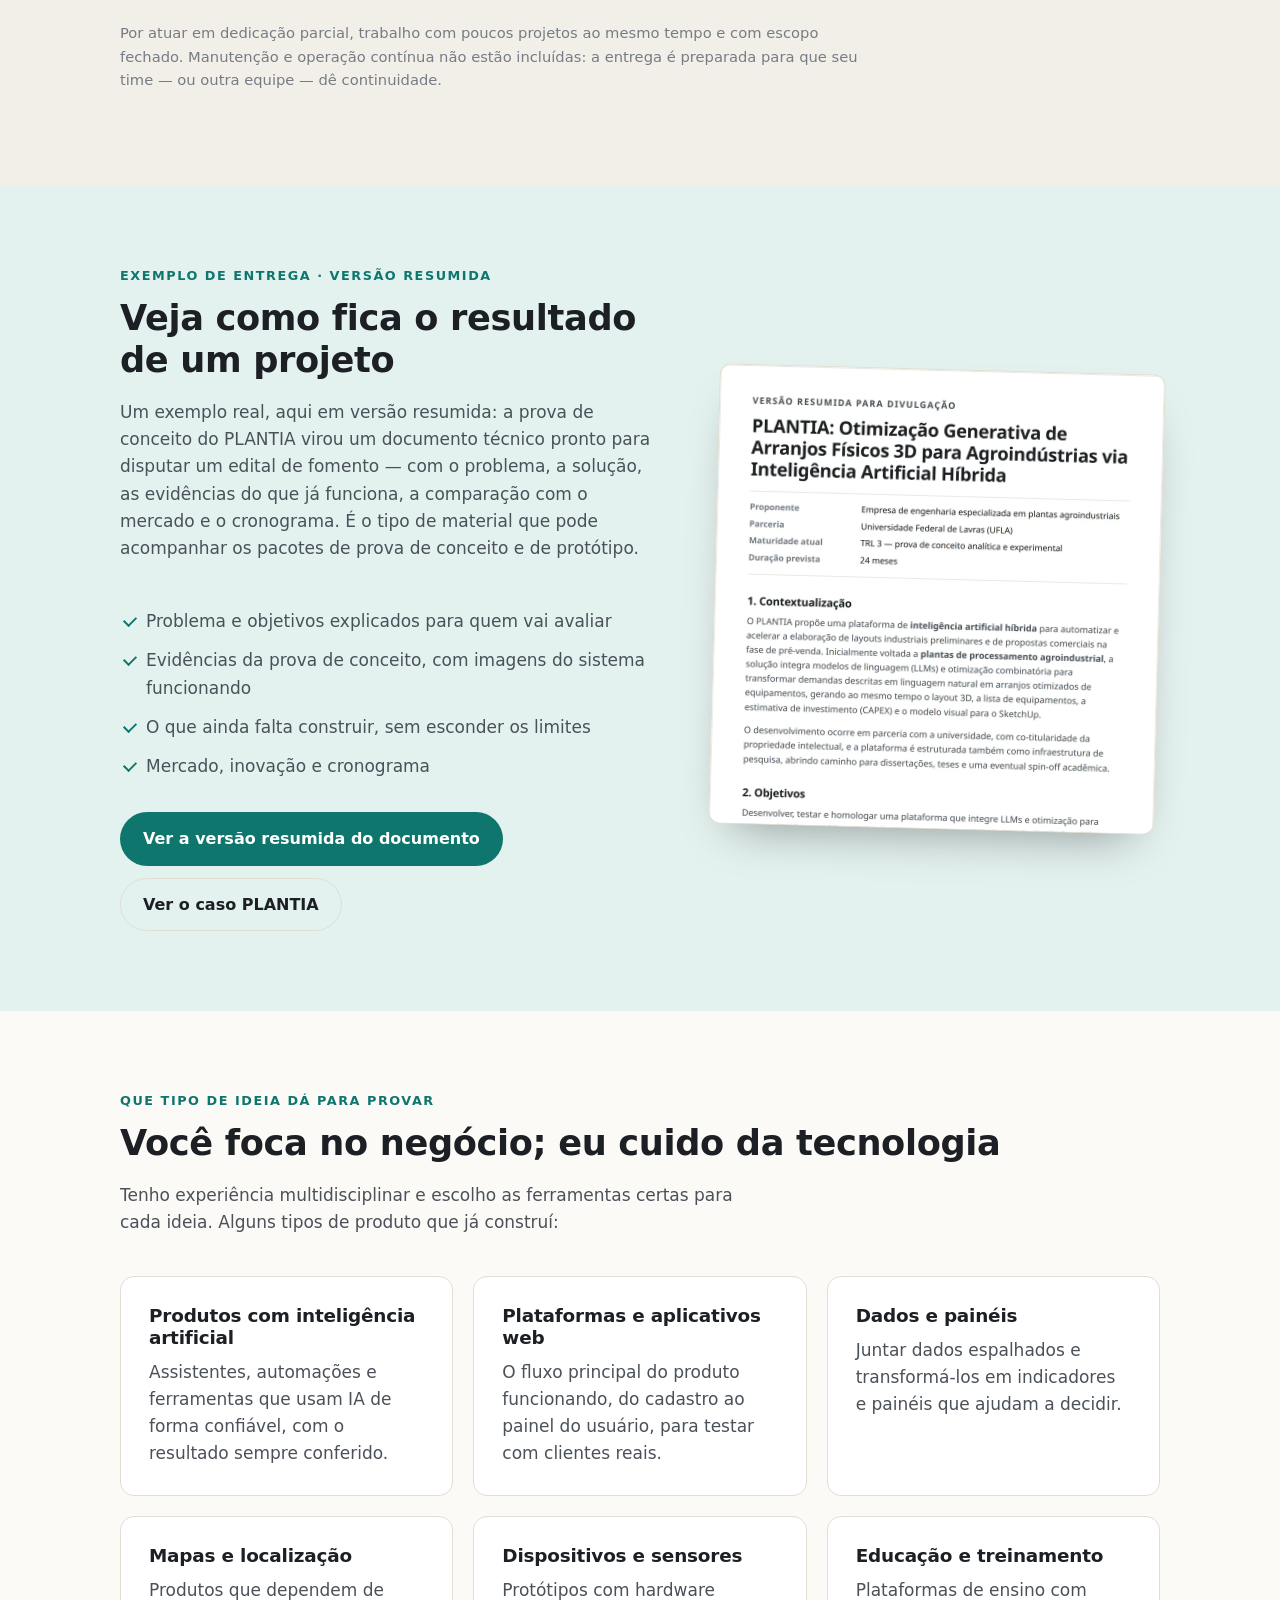
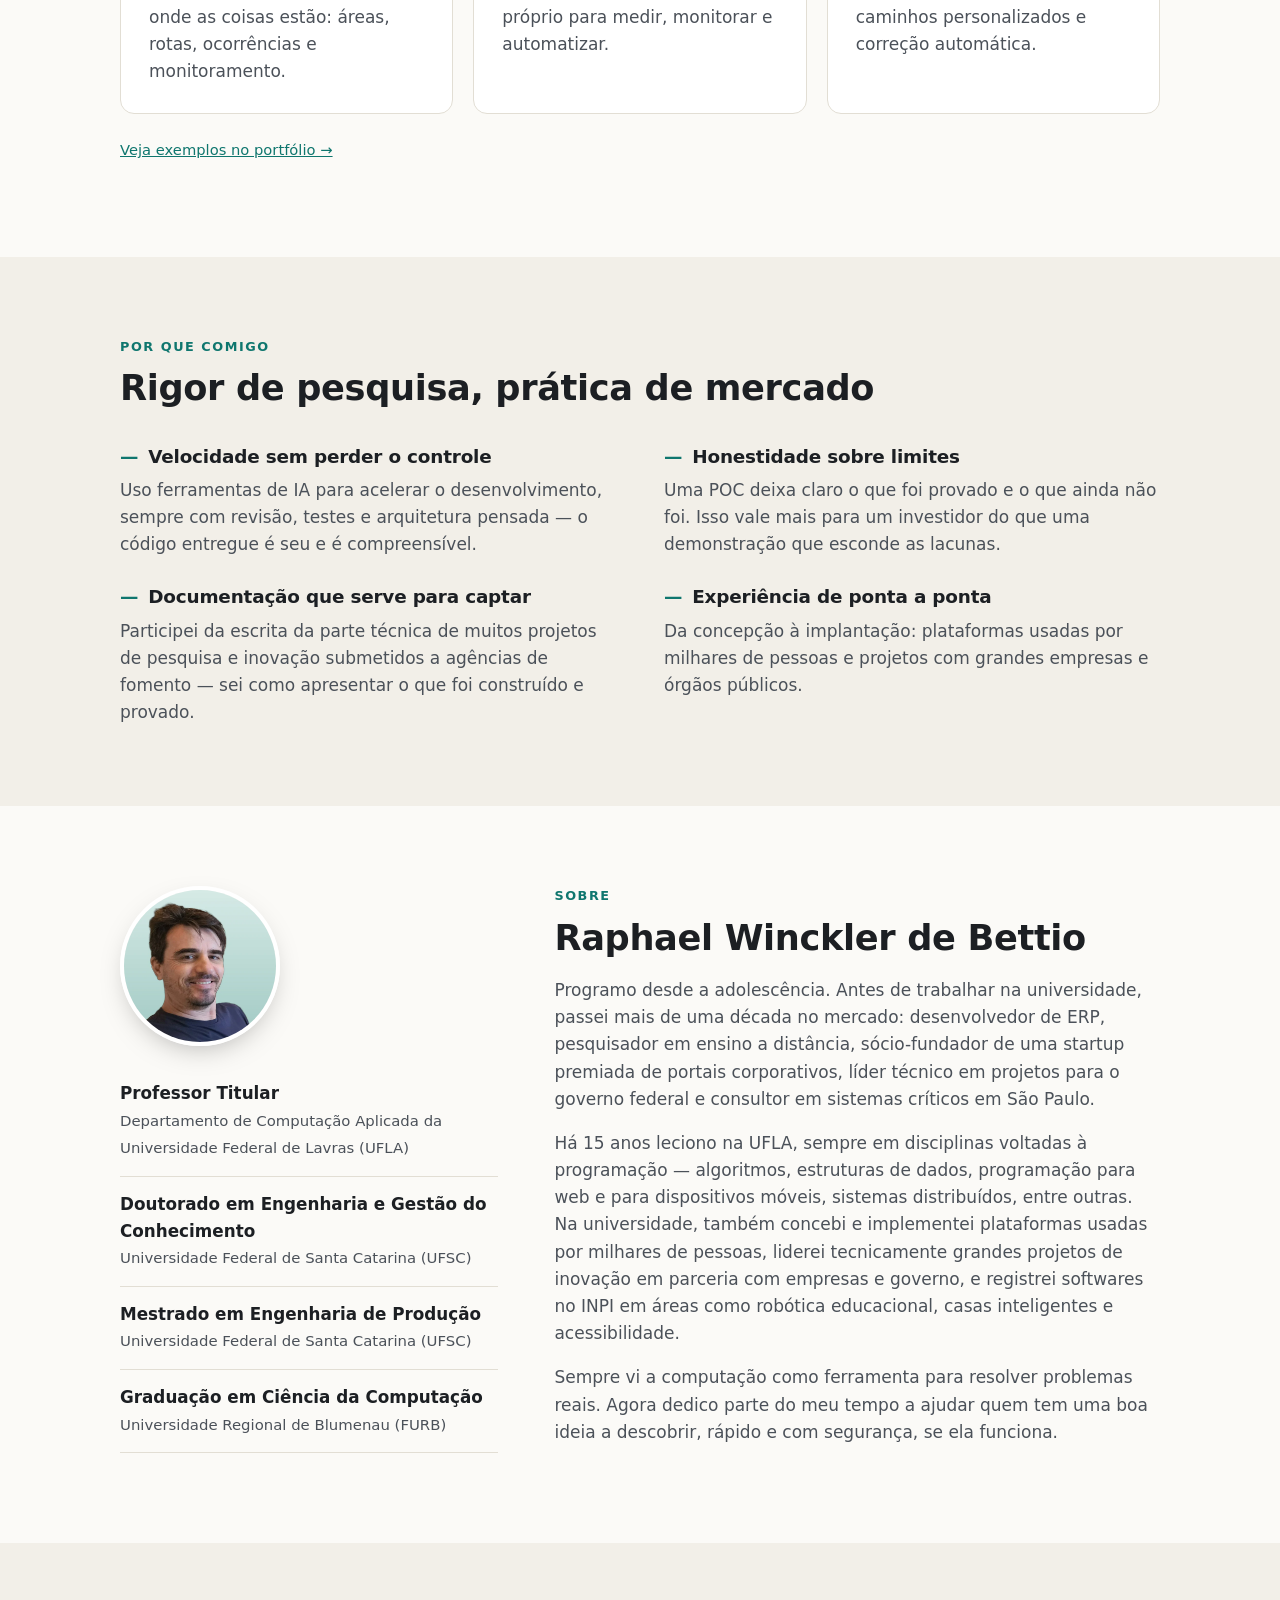
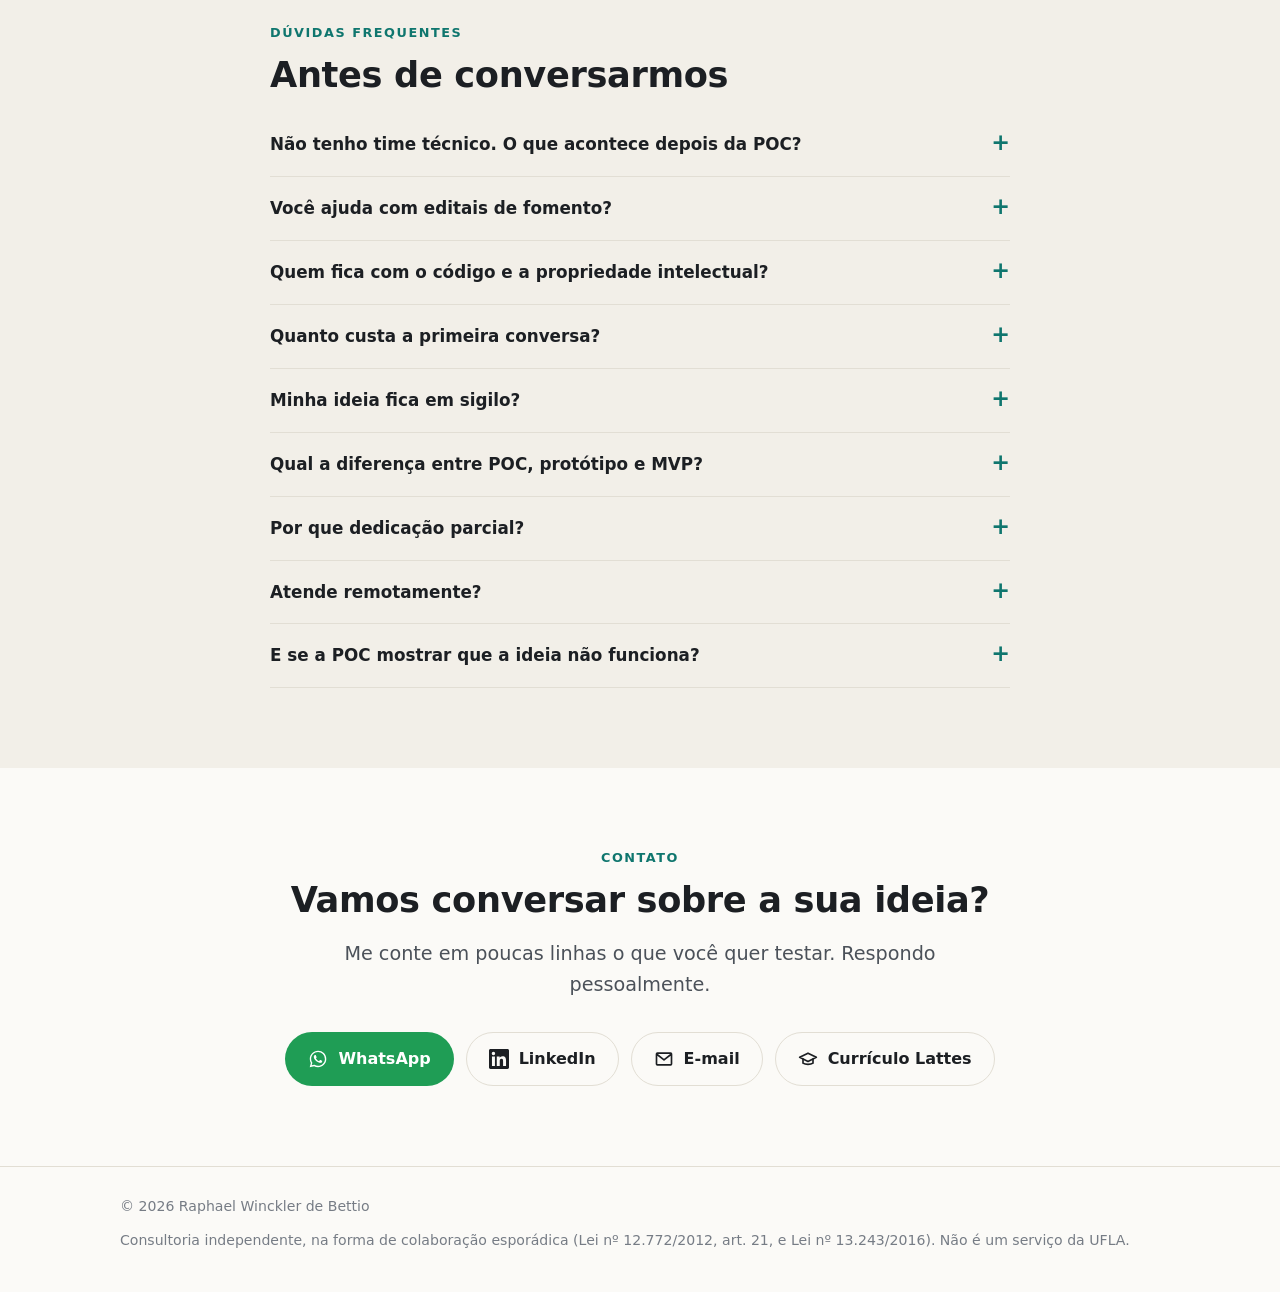
==== commit 2488253a: "Sobre: disciplinas 'entre outras' Co-Authored-By: Claude Opus 5.5 <noreply@anthropic.com>" ====
--- a/index.html
+++ b/index.html
@@ -318,7 +318,7 @@
       <div class="eyebrow">Sobre</div>
       <h2>Raphael Winckler de Bettio</h2>
       <p>Programo desde a adolescência. Antes de trabalhar na universidade, passei mais de uma década no mercado: desenvolvedor de ERP, pesquisador em ensino a distância, sócio-fundador de uma startup premiada de portais corporativos, líder técnico em projetos para o governo federal e consultor em sistemas críticos em São Paulo.</p>
-      <p>Há 15 anos leciono na UFLA, sempre em disciplinas voltadas à programação — algoritmos, estruturas de dados, programação para web e para dispositivos móveis, sistemas distribuídos. Na universidade, também concebi e implementei plataformas usadas por milhares de pessoas, liderei tecnicamente grandes projetos de inovação em parceria com empresas e governo, e registrei softwares no INPI em áreas como robótica educacional, casas inteligentes e acessibilidade.</p>
+      <p>Há 15 anos leciono na UFLA, sempre em disciplinas voltadas à programação — algoritmos, estruturas de dados, programação para web e para dispositivos móveis, sistemas distribuídos, entre outras. Na universidade, também concebi e implementei plataformas usadas por milhares de pessoas, liderei tecnicamente grandes projetos de inovação em parceria com empresas e governo, e registrei softwares no INPI em áreas como robótica educacional, casas inteligentes e acessibilidade.</p>
       <p>Sempre vi a computação como ferramenta para resolver problemas reais. Agora dedico parte do meu tempo a ajudar quem tem uma boa ideia a descobrir, rápido e com segurança, se ela funciona.</p>
     </div>
   </div>
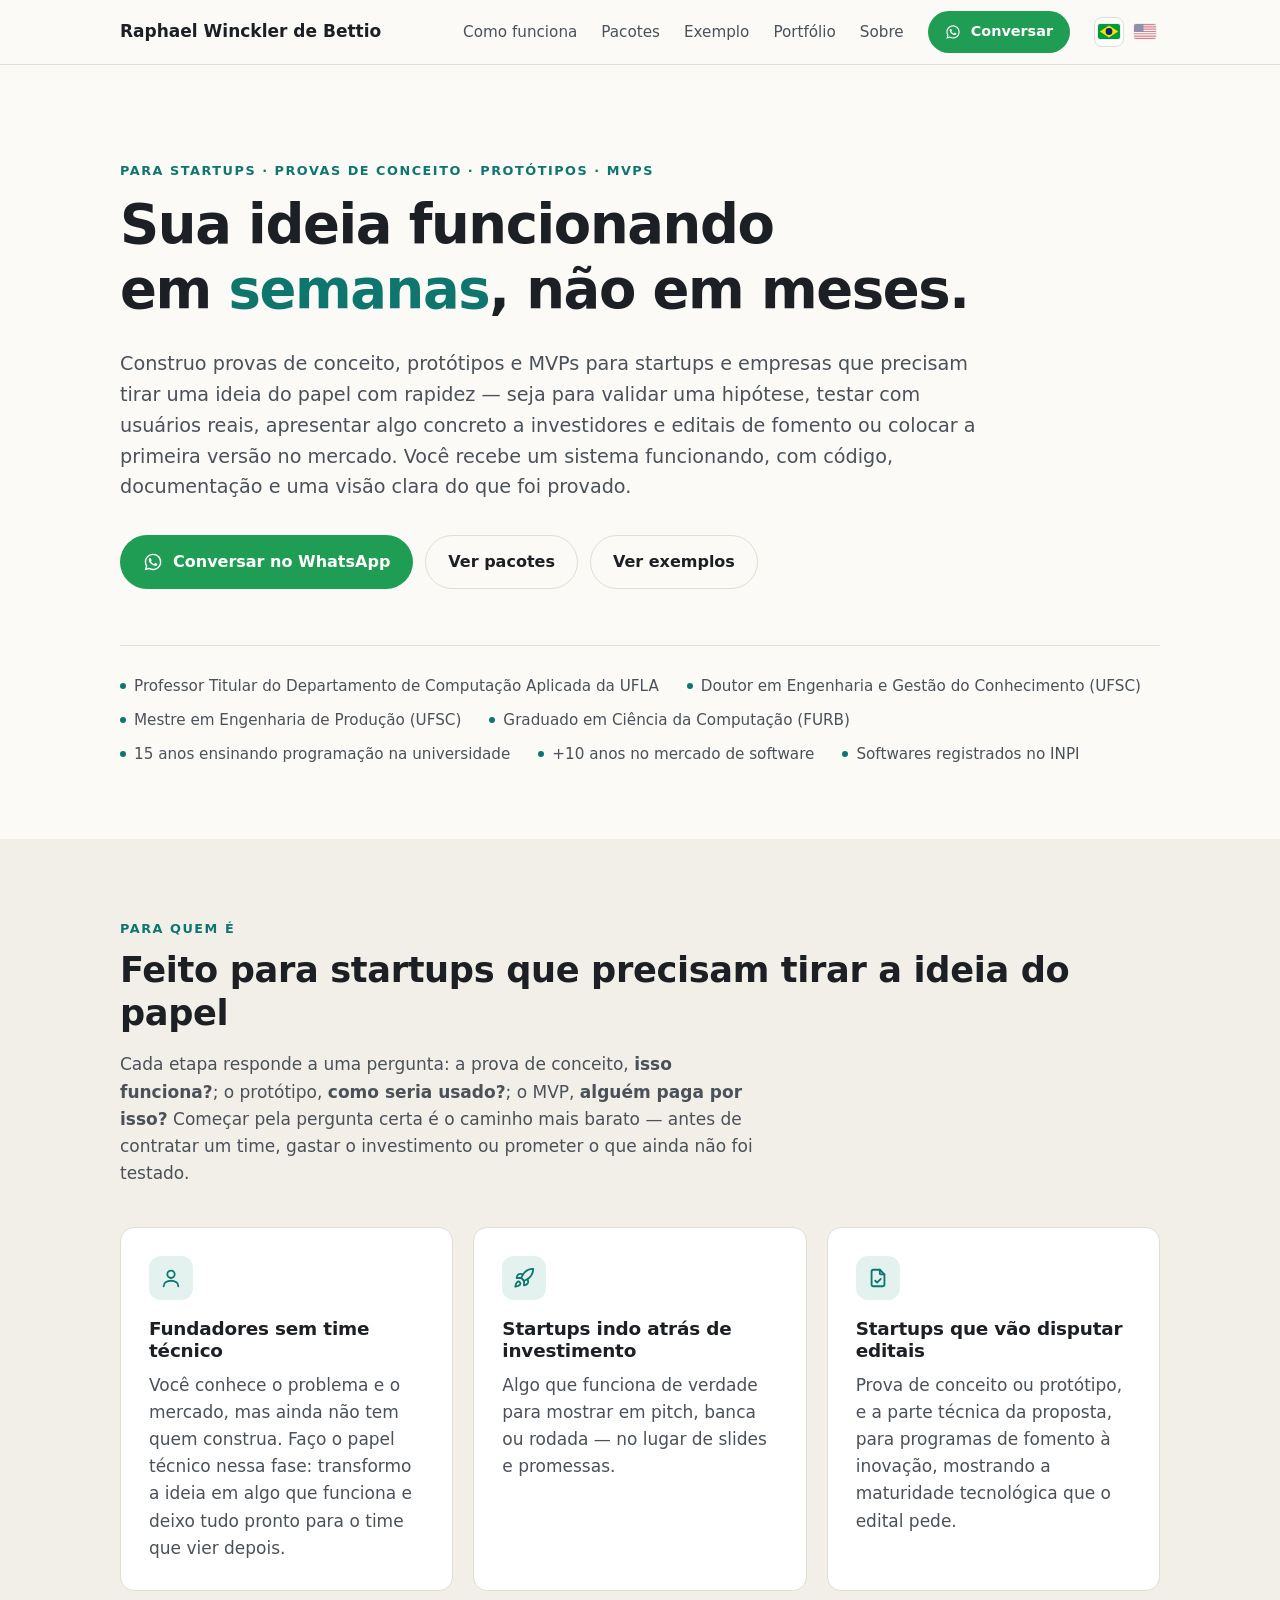
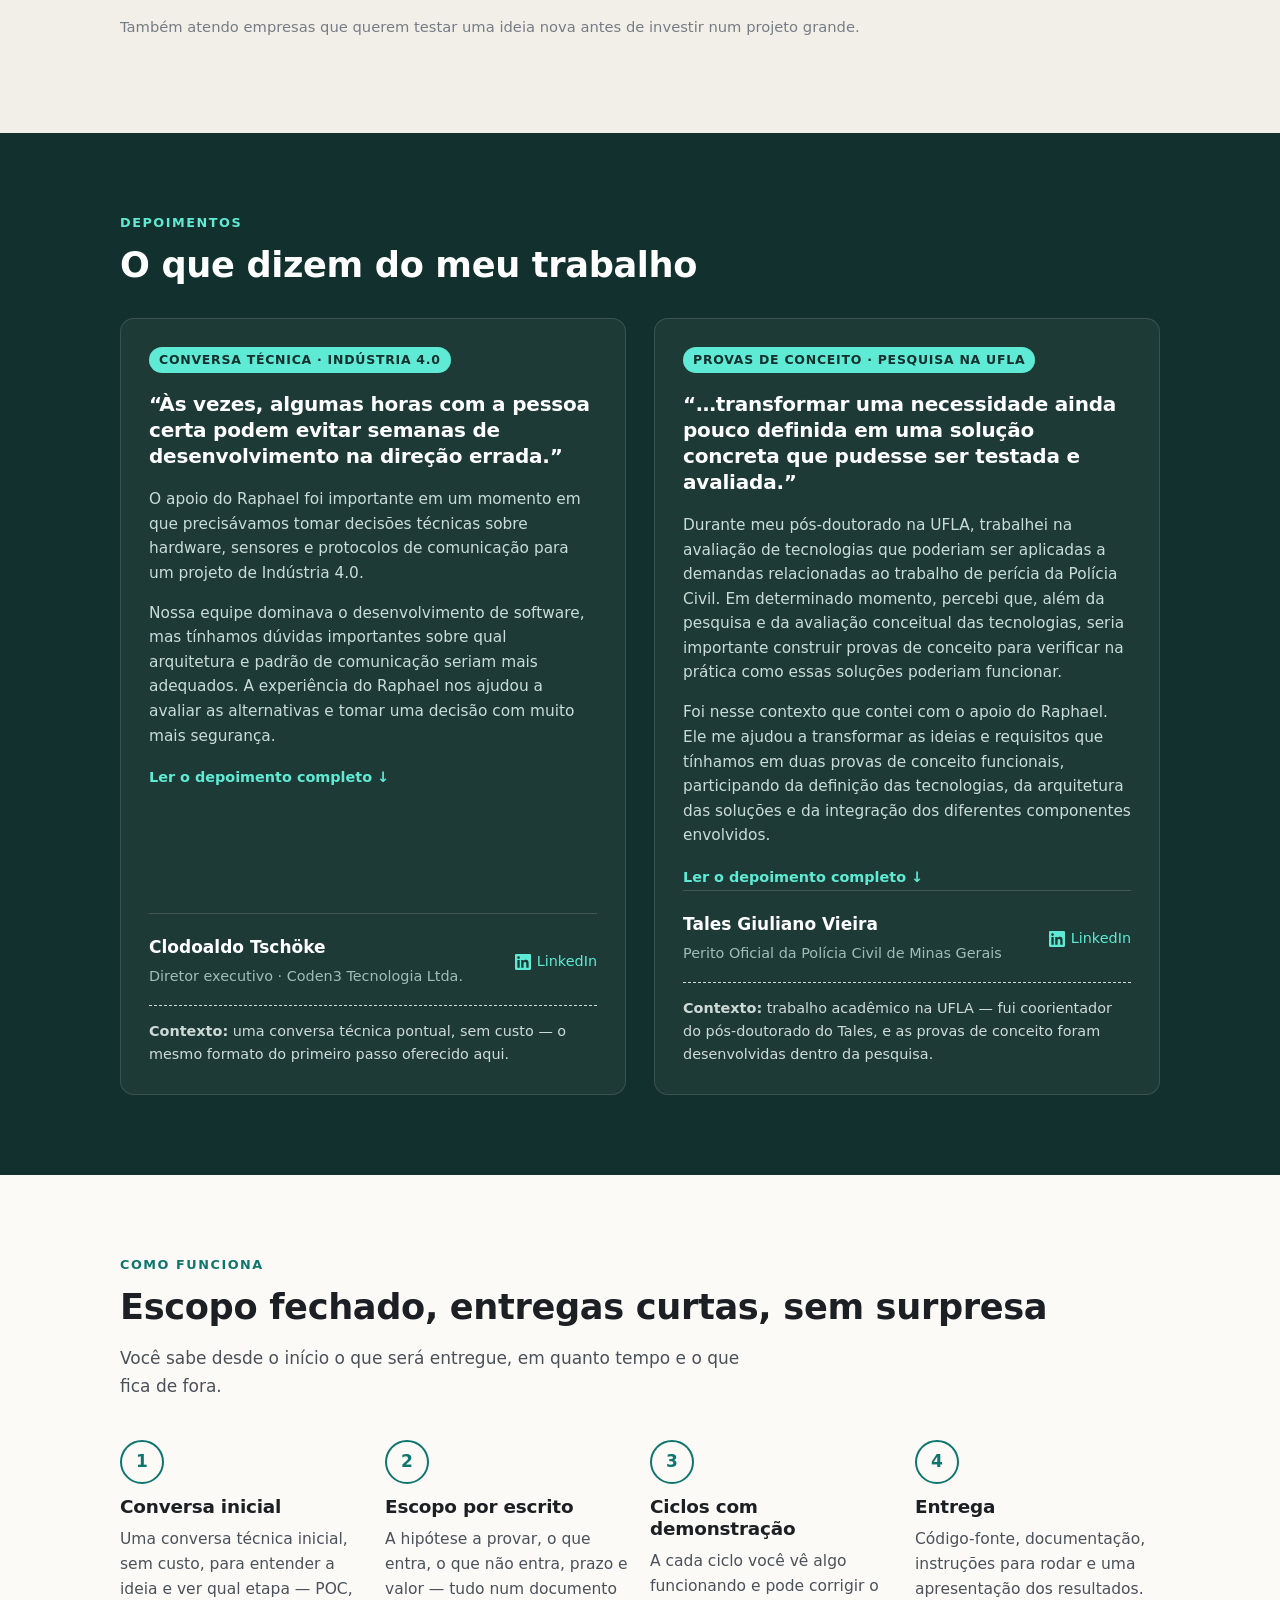
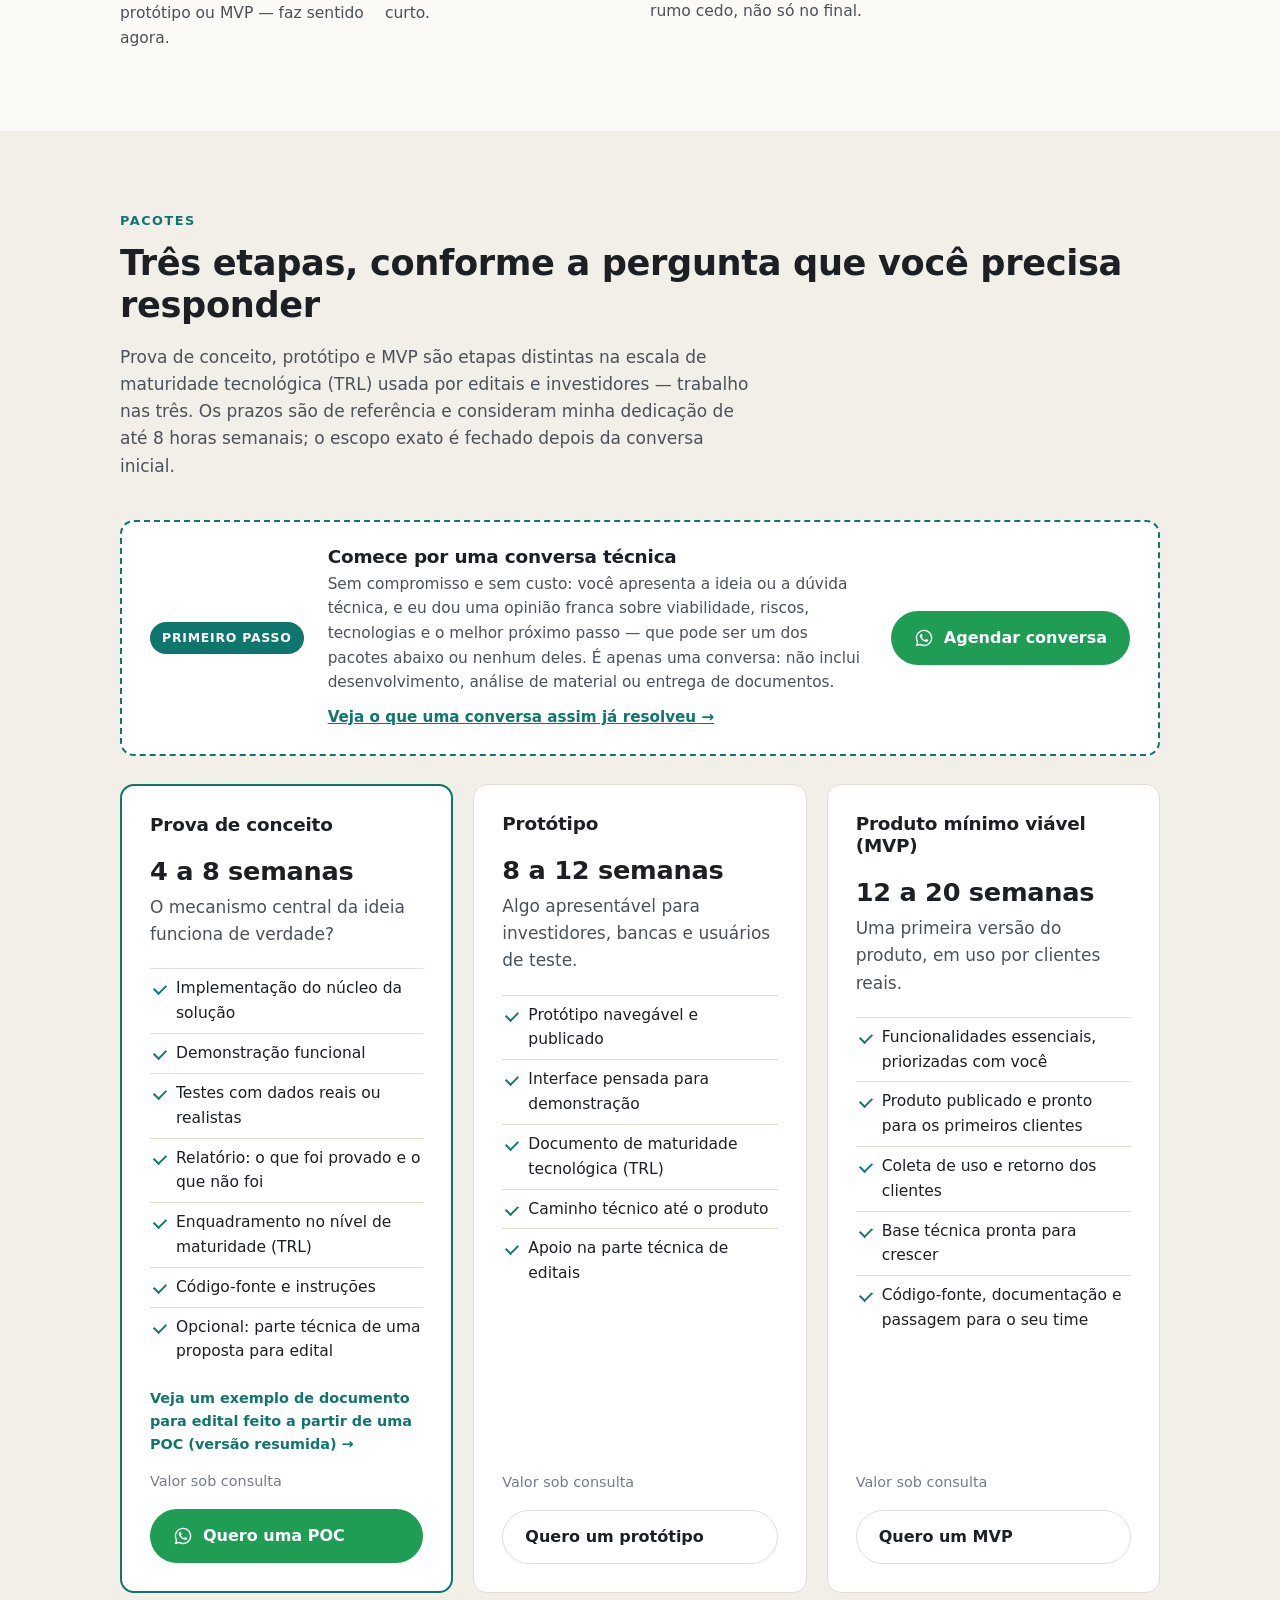
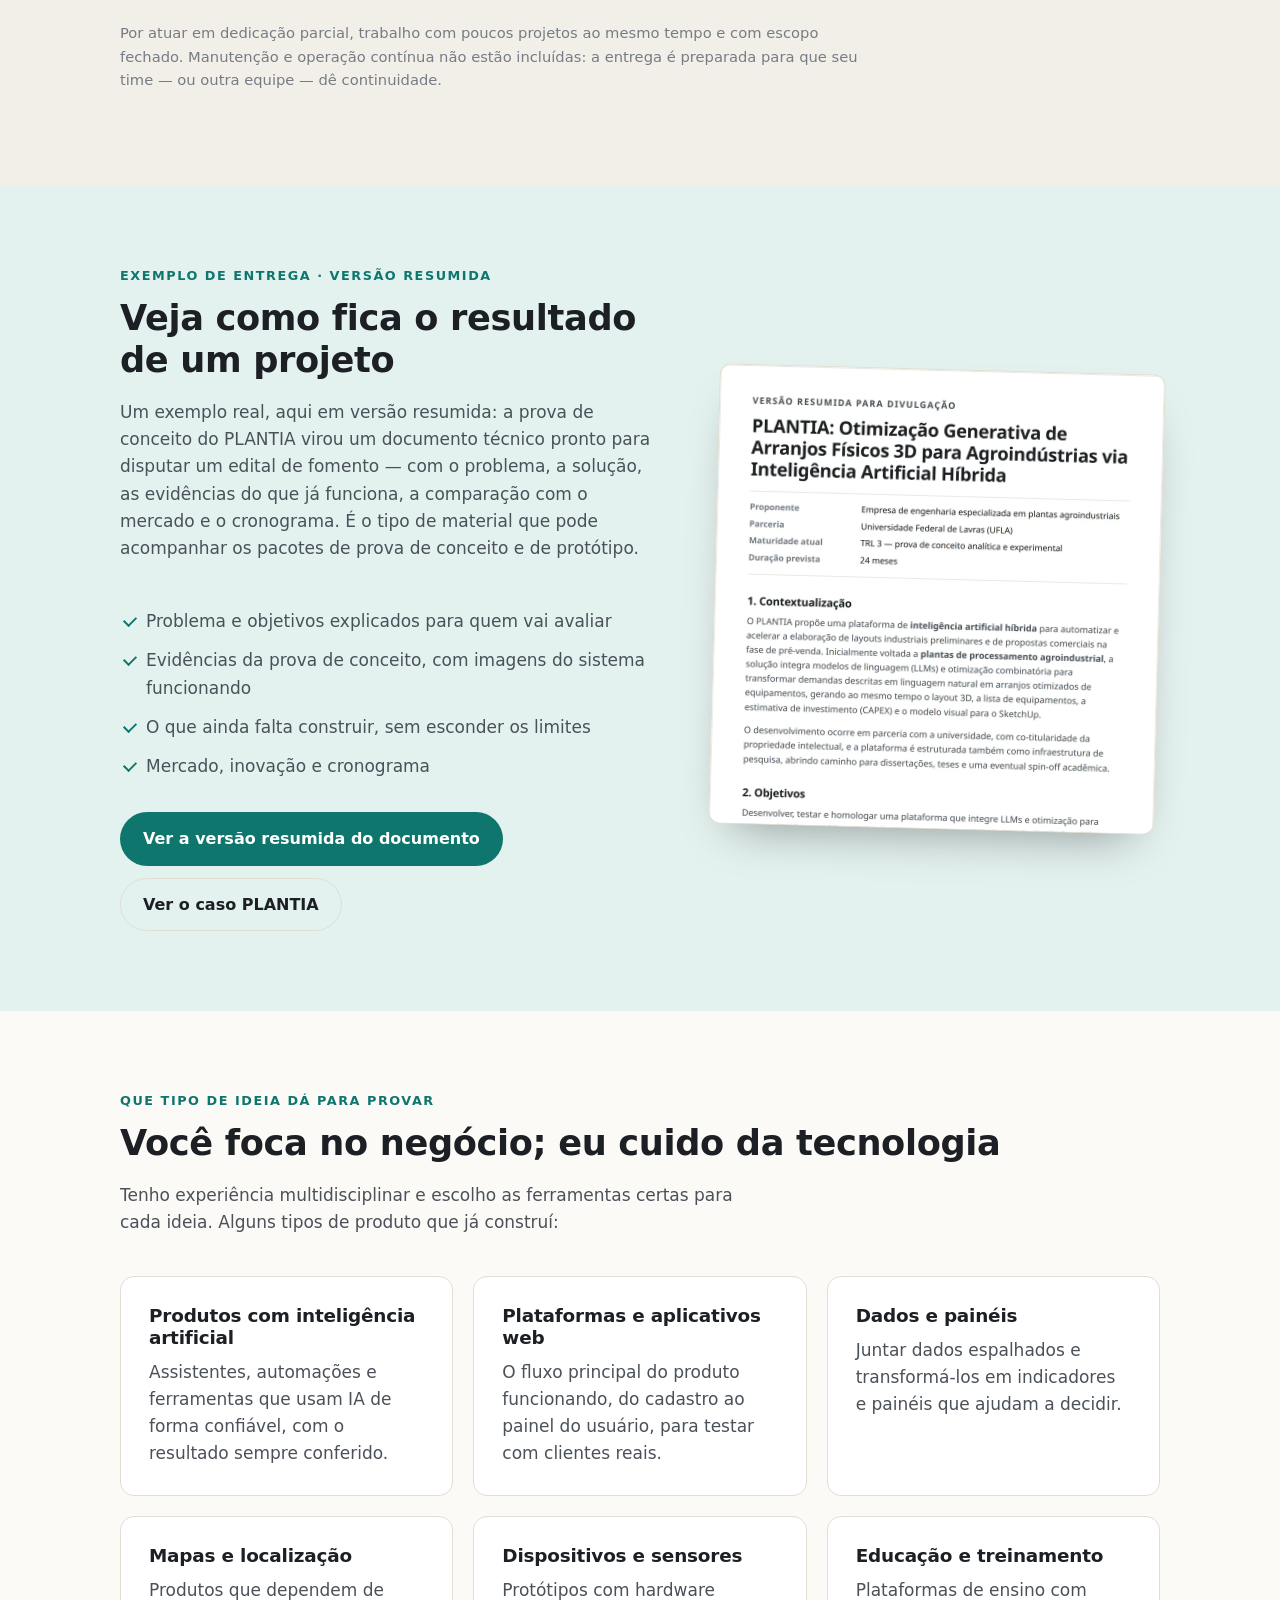
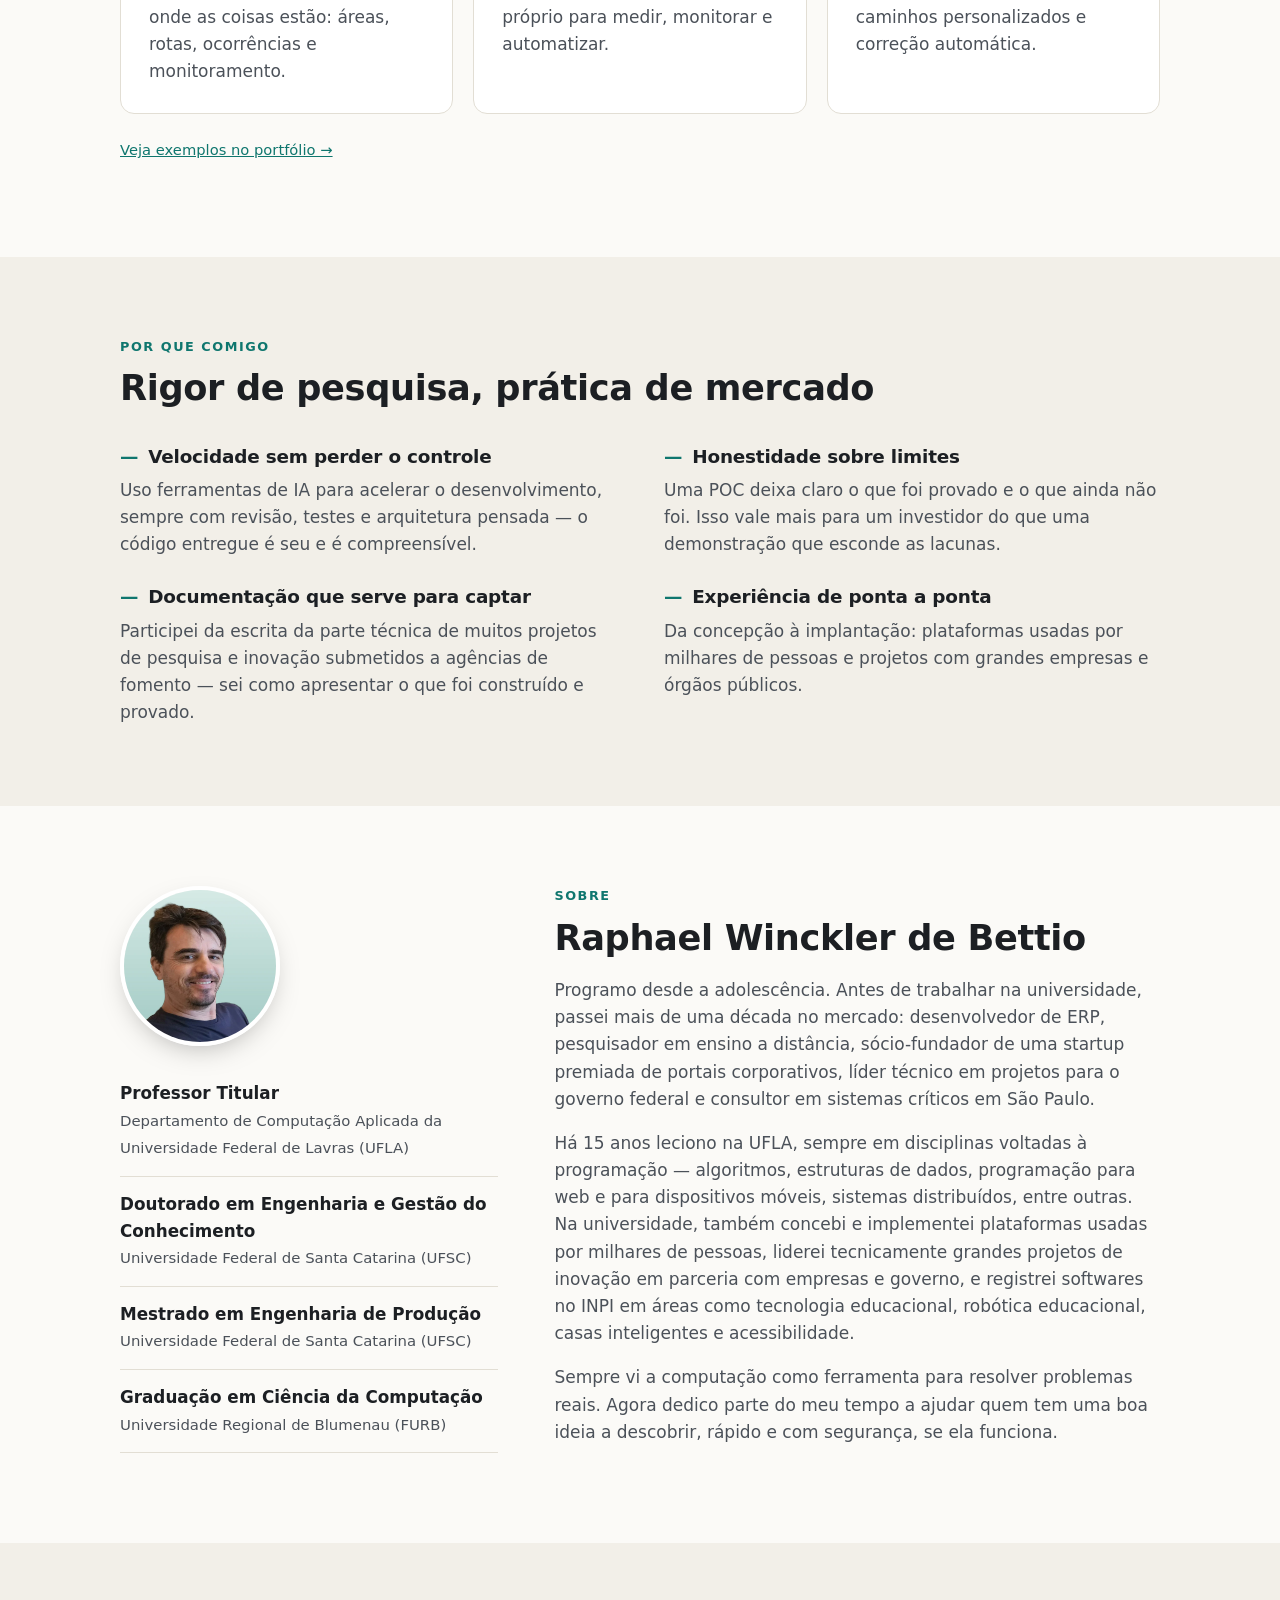
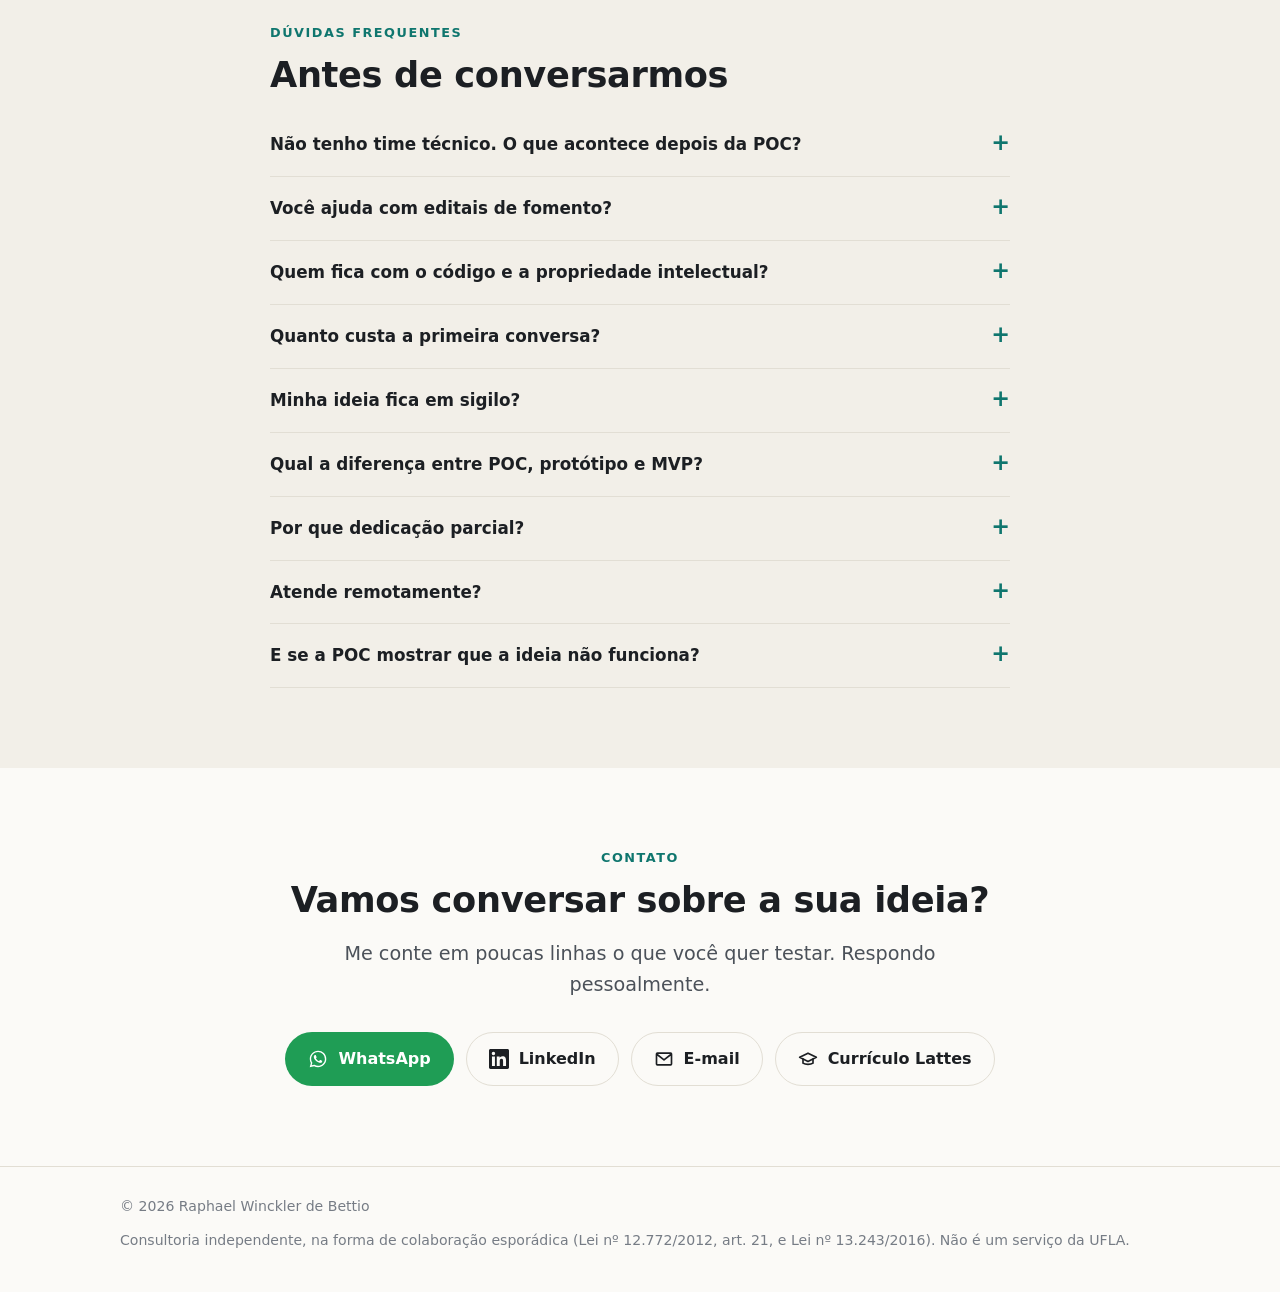
==== commit bf8b66b5: "Sobre: inclui tecnologia educacional nas áreas de registro Co-Authored-By: Claude Opus 5.5 <noreply@" ====
--- a/index.html
+++ b/index.html
@@ -318,7 +318,7 @@
       <div class="eyebrow">Sobre</div>
       <h2>Raphael Winckler de Bettio</h2>
       <p>Programo desde a adolescência. Antes de trabalhar na universidade, passei mais de uma década no mercado: desenvolvedor de ERP, pesquisador em ensino a distância, sócio-fundador de uma startup premiada de portais corporativos, líder técnico em projetos para o governo federal e consultor em sistemas críticos em São Paulo.</p>
-      <p>Há 15 anos leciono na UFLA, sempre em disciplinas voltadas à programação — algoritmos, estruturas de dados, programação para web e para dispositivos móveis, sistemas distribuídos, entre outras. Na universidade, também concebi e implementei plataformas usadas por milhares de pessoas, liderei tecnicamente grandes projetos de inovação em parceria com empresas e governo, e registrei softwares no INPI em áreas como robótica educacional, casas inteligentes e acessibilidade.</p>
+      <p>Há 15 anos leciono na UFLA, sempre em disciplinas voltadas à programação — algoritmos, estruturas de dados, programação para web e para dispositivos móveis, sistemas distribuídos, entre outras. Na universidade, também concebi e implementei plataformas usadas por milhares de pessoas, liderei tecnicamente grandes projetos de inovação em parceria com empresas e governo, e registrei softwares no INPI em áreas como tecnologia educacional, robótica educacional, casas inteligentes e acessibilidade.</p>
       <p>Sempre vi a computação como ferramenta para resolver problemas reais. Agora dedico parte do meu tempo a ajudar quem tem uma boa ideia a descobrir, rápido e com segurança, se ela funciona.</p>
     </div>
   </div>
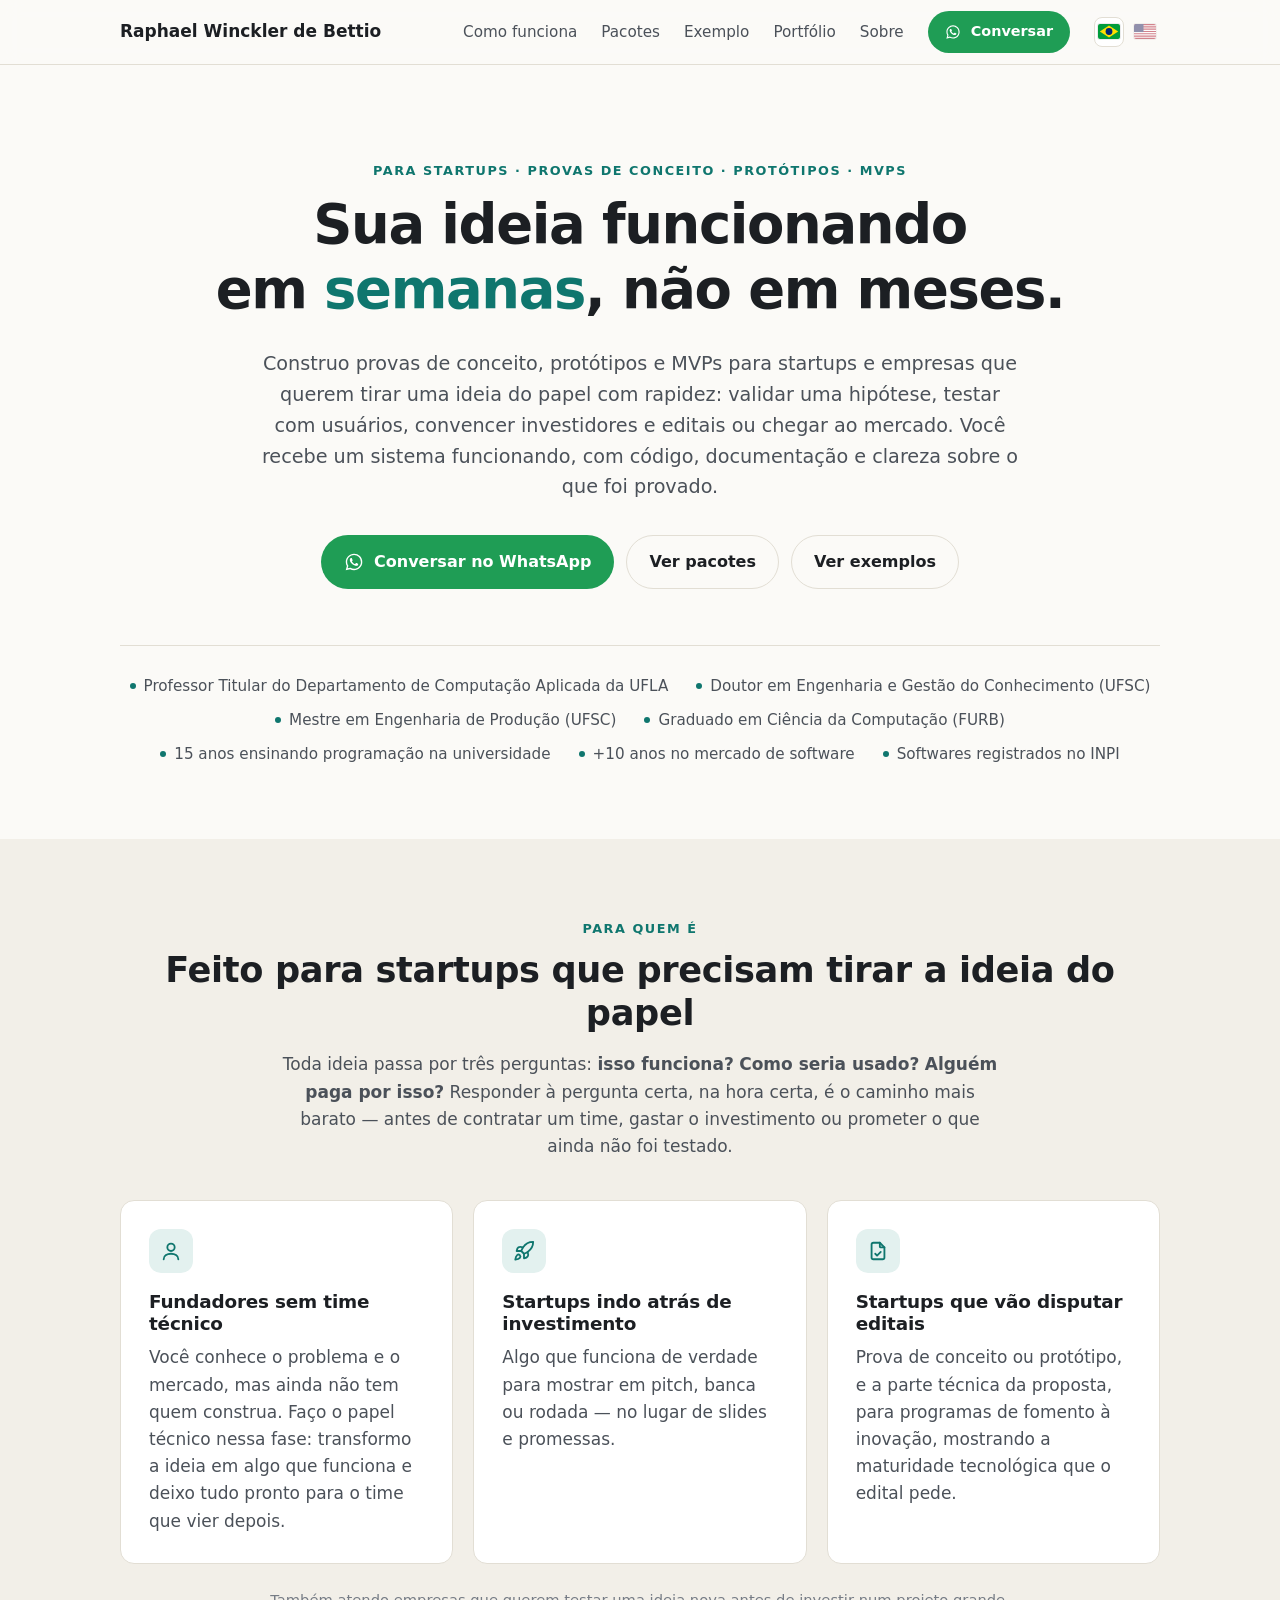
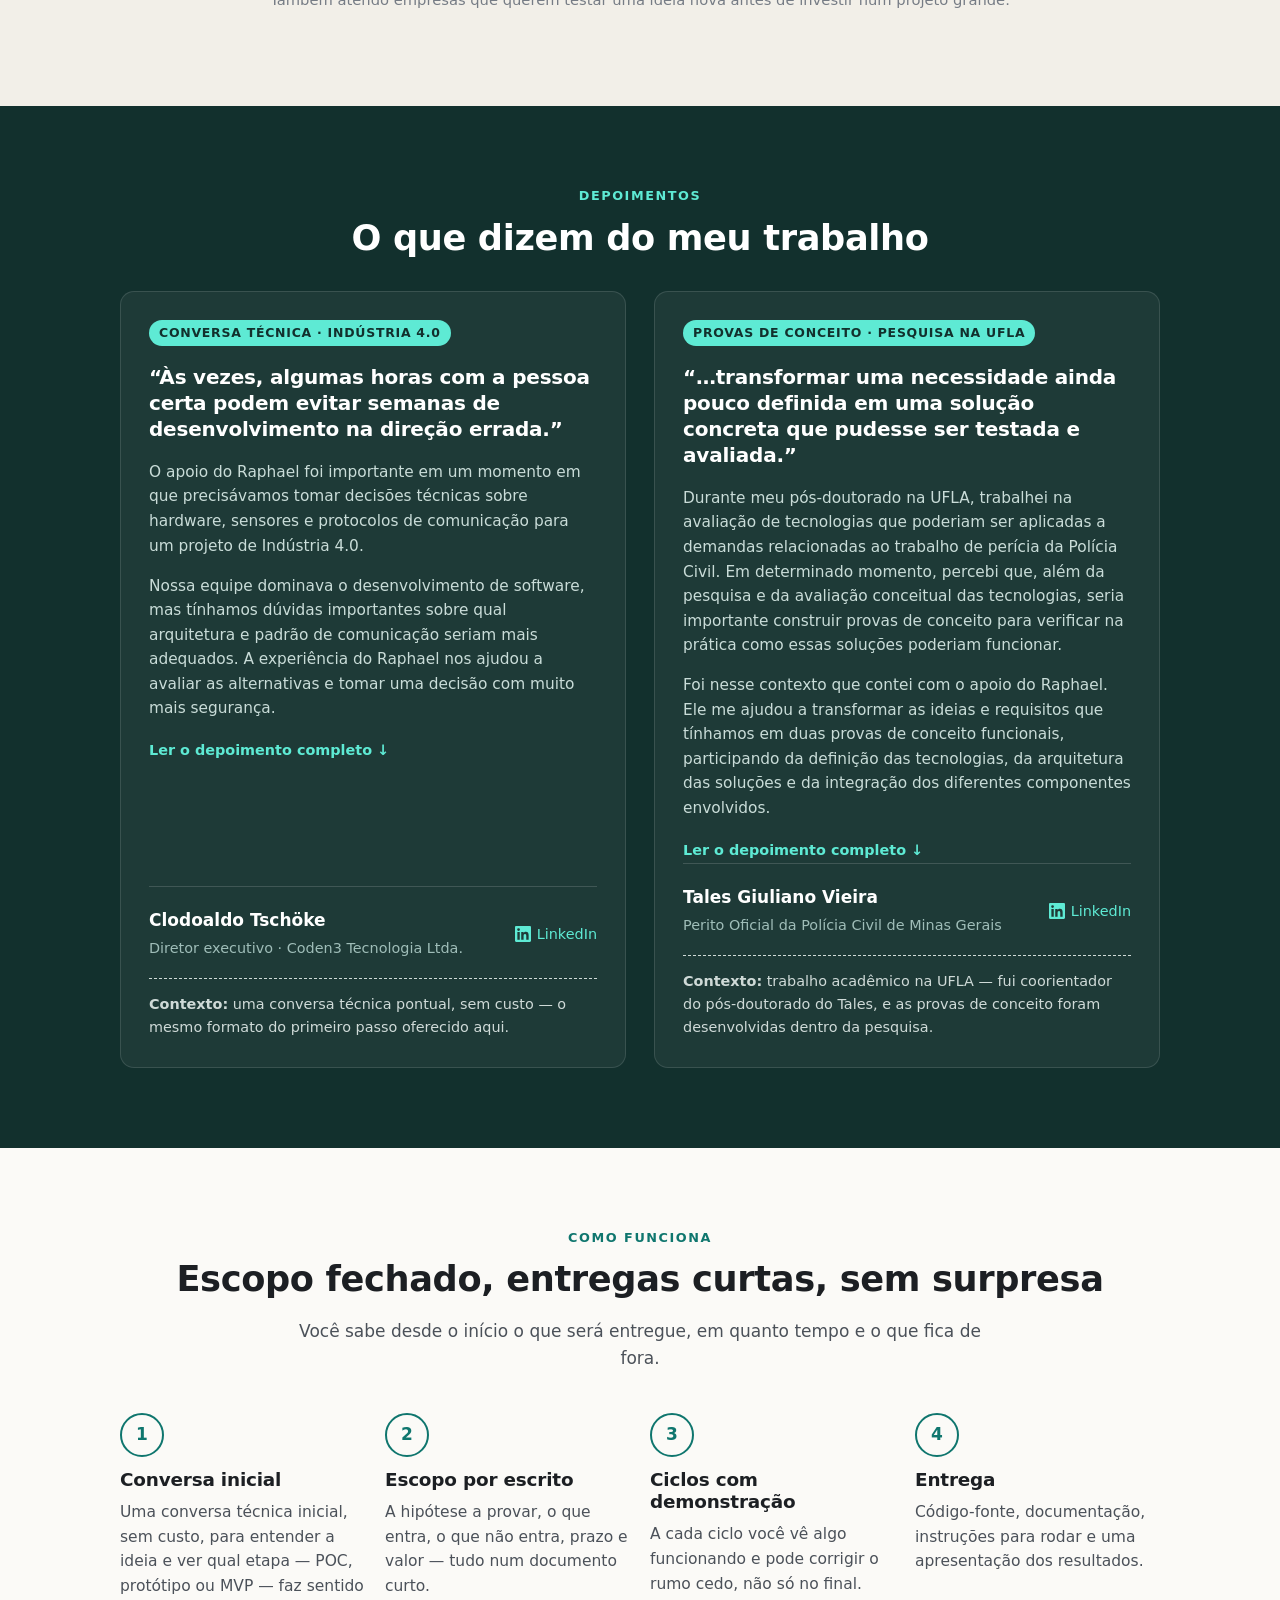
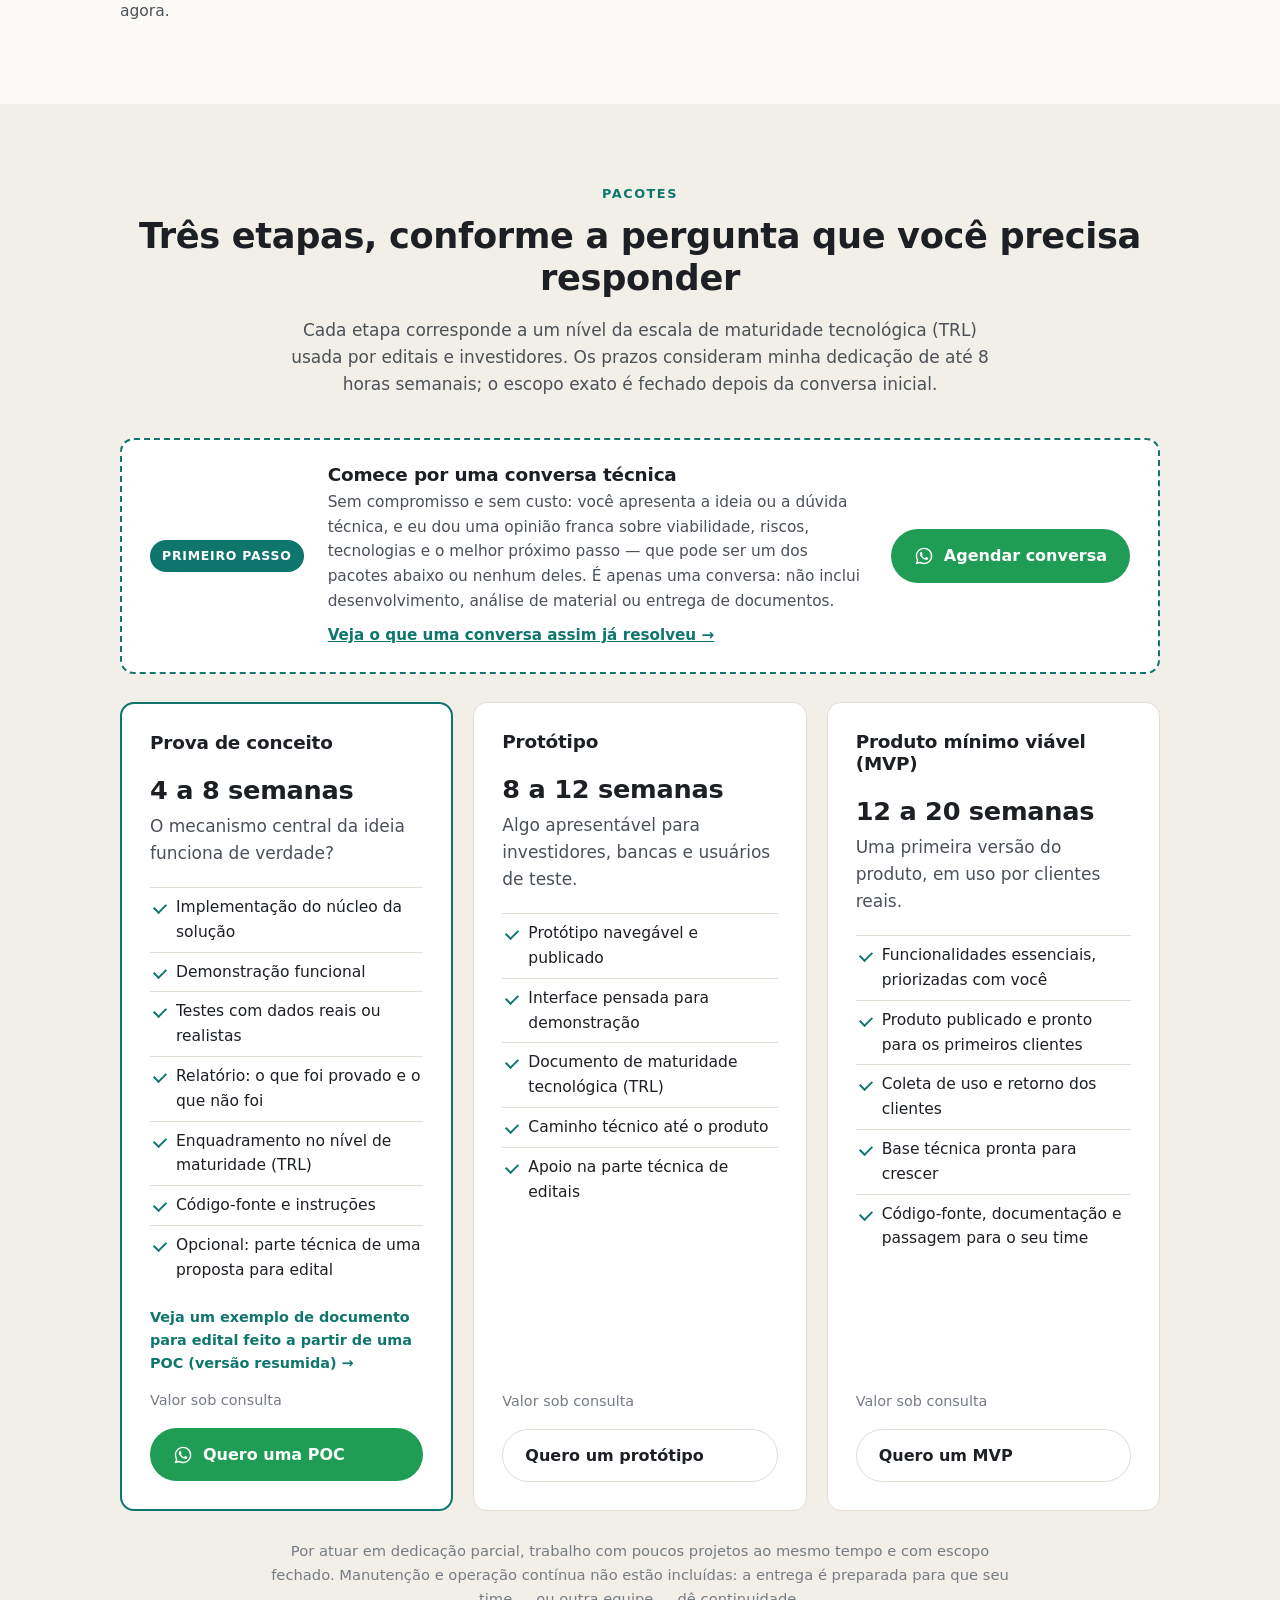
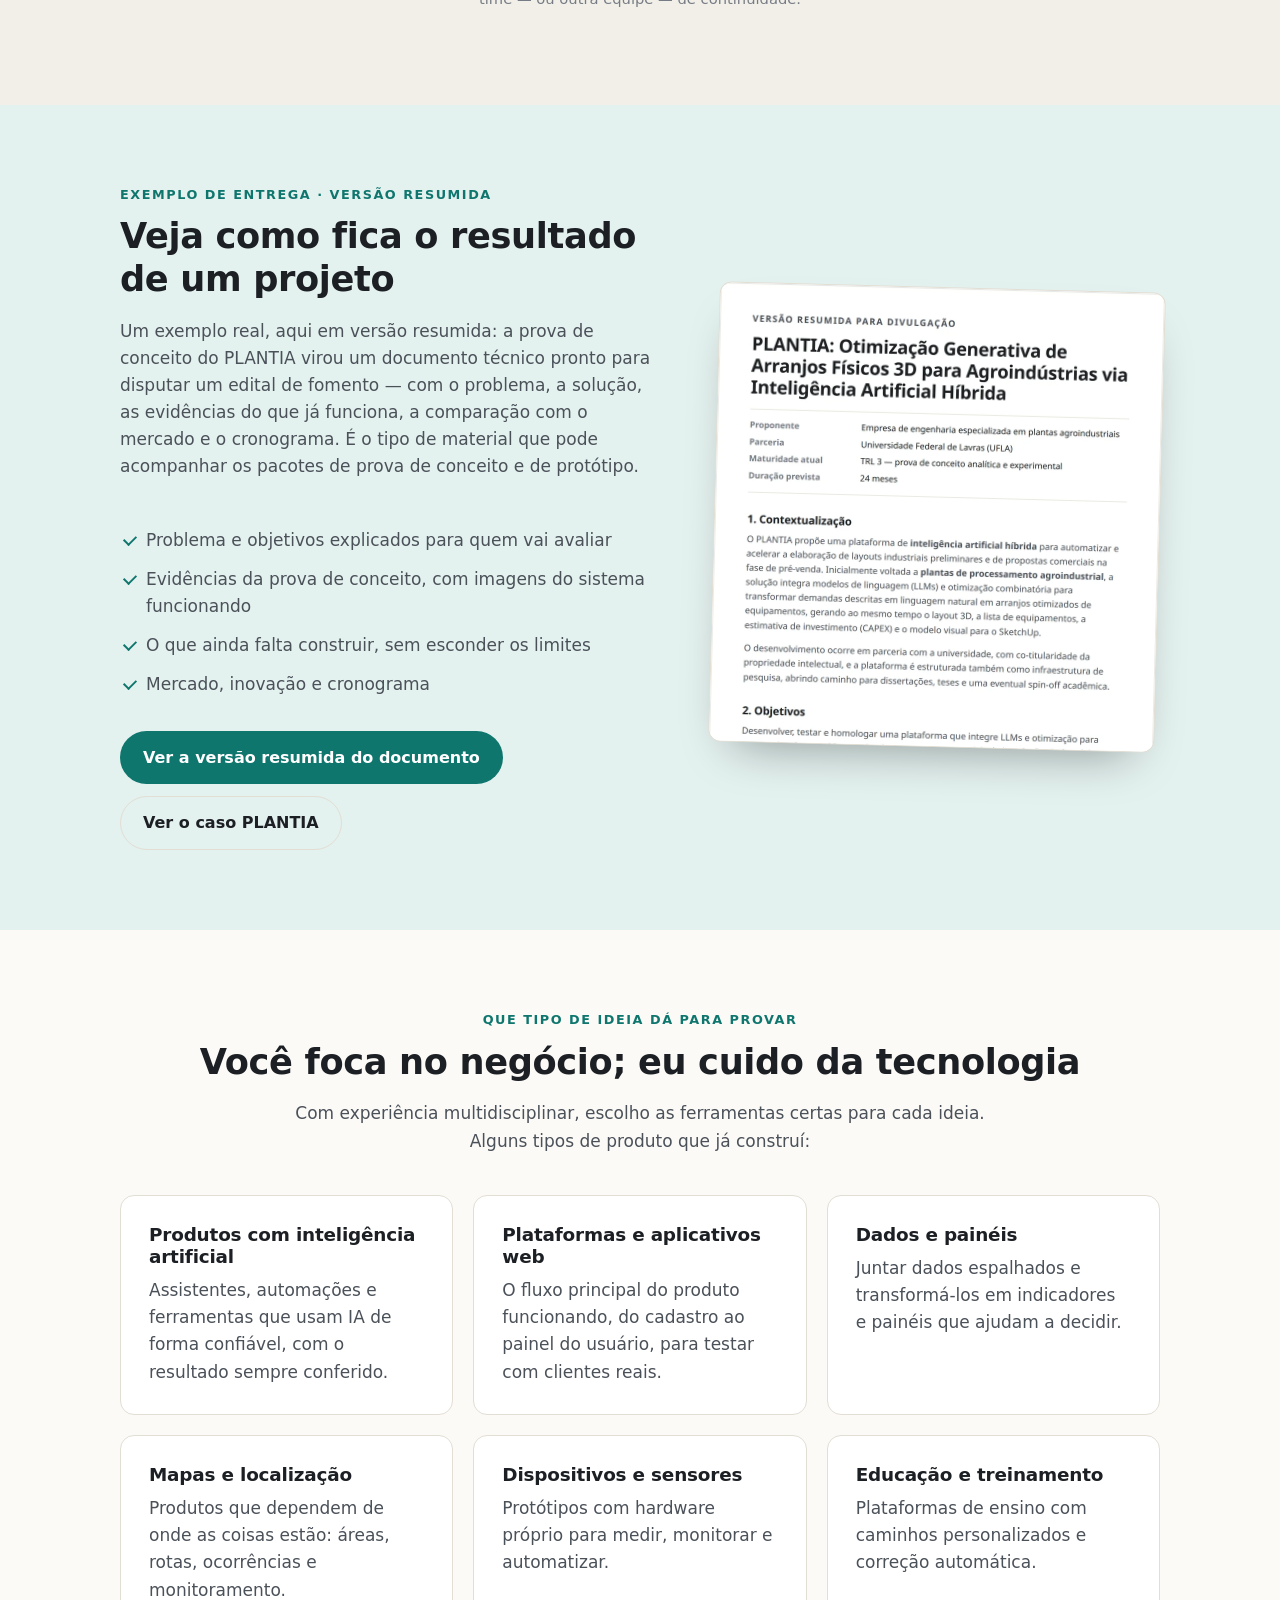
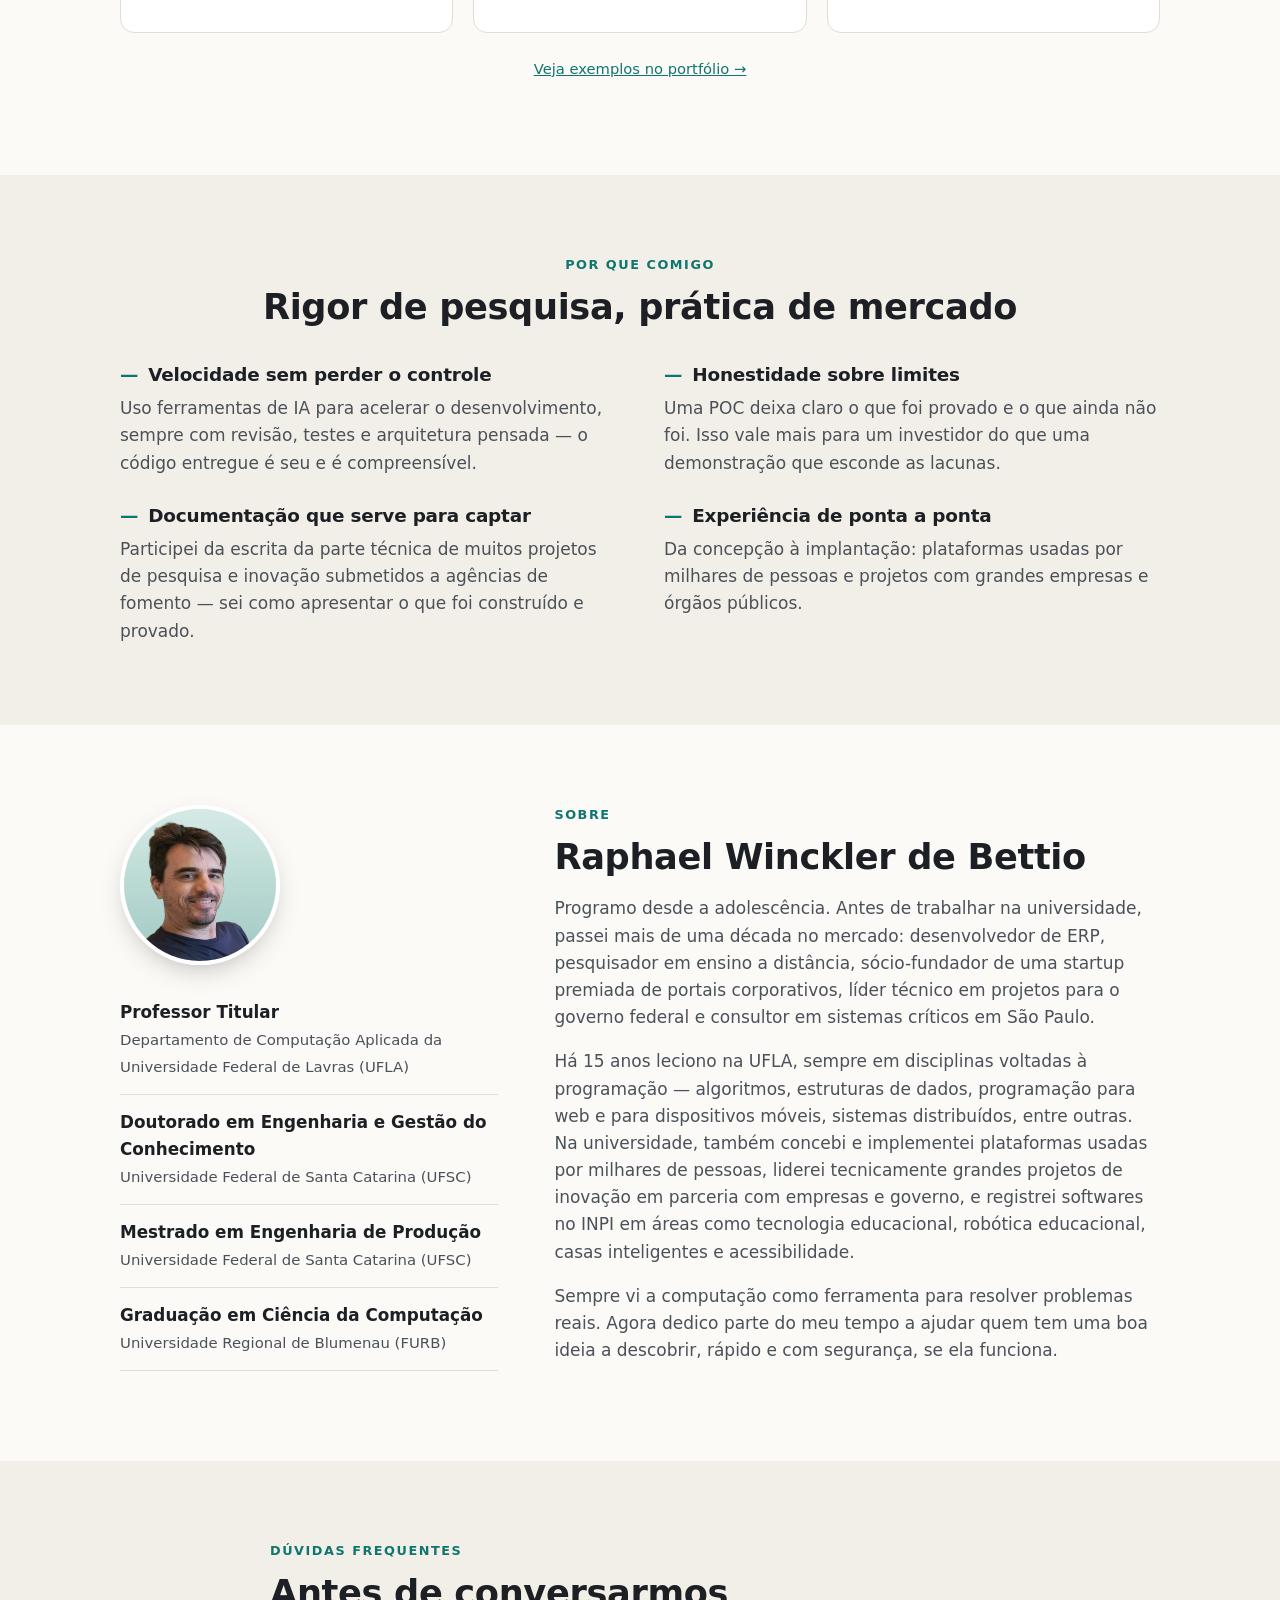
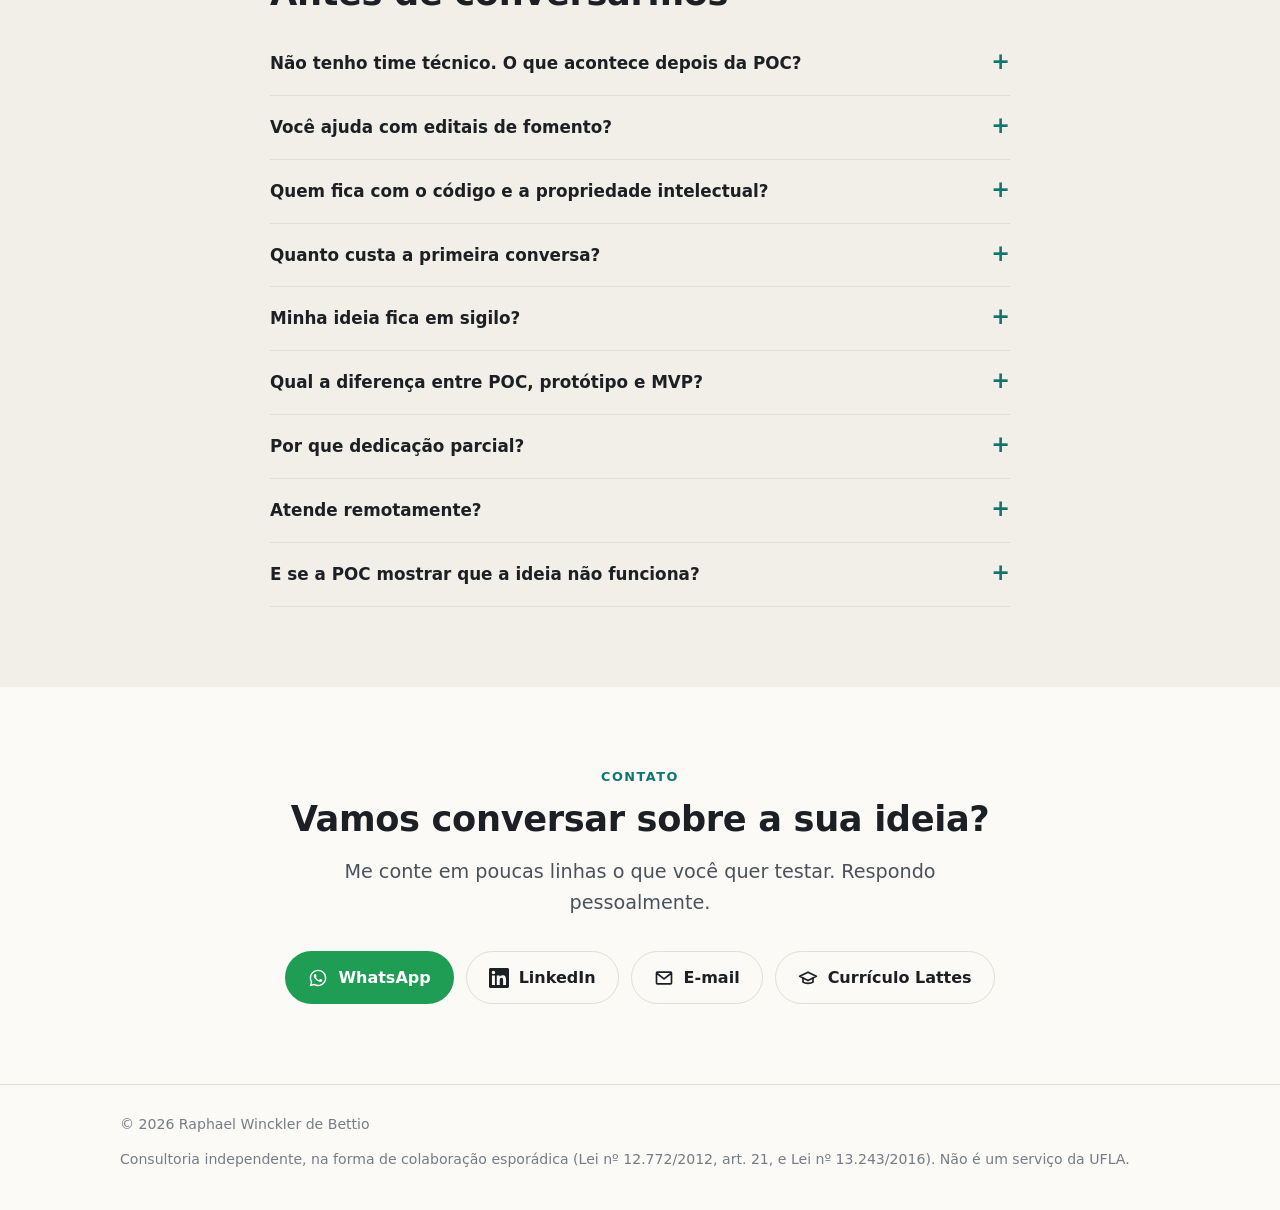
==== commit 55bb9098: "Títulos de seção e topo centralizados; textos de abertura mais enxutos Co-Authored-By: Claude Opus 5" ====
--- a/index.html
+++ b/index.html
@@ -51,11 +51,11 @@
 <main>
 
 <!-- Hero -->
-<section class="hero">
+<section class="hero hero-center">
   <div class="wrap">
     <div class="eyebrow">Para startups · Provas de conceito · Protótipos · MVPs</div>
     <h1>Sua ideia funcionando<br>em <em>semanas</em>, não em meses.</h1>
-    <p class="lead">Construo provas de conceito, protótipos e MVPs para startups e empresas que precisam tirar uma ideia do papel com rapidez — seja para validar uma hipótese, testar com usuários reais, apresentar algo concreto a investidores e editais de fomento ou colocar a primeira versão no mercado. Você recebe um sistema funcionando, com código, documentação e uma visão clara do que foi provado.</p>
+    <p class="lead">Construo provas de conceito, protótipos e MVPs para startups e empresas que querem tirar uma ideia do papel com rapidez: validar uma hipótese, testar com usuários, convencer investidores e editais ou chegar ao mercado. Você recebe um sistema funcionando, com código, documentação e clareza sobre o que foi provado.</p>
     <div class="actions">
       <a class="btn btn-wa js-wa" href="#contato"><svg><use href="#i-wa"/></svg>Conversar no WhatsApp</a>
       <a class="btn btn-ghost" href="#pacotes">Ver pacotes</a>
@@ -74,11 +74,11 @@
 </section>
 
 <!-- Para quem -->
-<section class="alt" id="para-quem">
+<section class="alt centered" id="para-quem">
   <div class="wrap">
     <div class="eyebrow">Para quem é</div>
     <h2>Feito para startups que precisam tirar a ideia do papel</h2>
-    <p class="section-intro">Cada etapa responde a uma pergunta: a prova de conceito, <strong>isso funciona?</strong>; o protótipo, <strong>como seria usado?</strong>; o MVP, <strong>alguém paga por isso?</strong> Começar pela pergunta certa é o caminho mais barato — antes de contratar um time, gastar o investimento ou prometer o que ainda não foi testado.</p>
+    <p class="section-intro">Toda ideia passa por três perguntas: <strong>isso funciona?</strong> <strong>Como seria usado?</strong> <strong>Alguém paga por isso?</strong> Responder à pergunta certa, na hora certa, é o caminho mais barato — antes de contratar um time, gastar o investimento ou prometer o que ainda não foi testado.</p>
     <div class="grid grid-3">
       <div class="card">
         <div class="icon"><svg viewBox="0 0 24 24" fill="none" stroke="currentColor" stroke-width="2" stroke-linecap="round" stroke-linejoin="round"><circle cx="12" cy="8" r="4"/><path d="M4 21c0-4 4-6 8-6s8 2 8 6"/></svg></div>
@@ -101,7 +101,7 @@
 </section>
 
 <!-- Depoimento -->
-<section class="testimonial" id="depoimento">
+<section class="testimonial centered" id="depoimento">
   <div class="wrap">
     <div class="eyebrow">Depoimentos</div>
     <h2>O que dizem do meu trabalho</h2>
@@ -135,7 +135,7 @@
 </section>
 
 <!-- Como funciona -->
-<section id="como-funciona">
+<section class="centered" id="como-funciona">
   <div class="wrap">
     <div class="eyebrow">Como funciona</div>
     <h2>Escopo fechado, entregas curtas, sem surpresa</h2>
@@ -162,11 +162,11 @@
 </section>
 
 <!-- Pacotes -->
-<section class="alt" id="pacotes">
+<section class="alt centered" id="pacotes">
   <div class="wrap">
     <div class="eyebrow">Pacotes</div>
     <h2>Três etapas, conforme a pergunta que você precisa responder</h2>
-    <p class="section-intro">Prova de conceito, protótipo e MVP são etapas distintas na escala de maturidade tecnológica (TRL) usada por editais e investidores — trabalho nas três. Os prazos são de referência e consideram minha dedicação de até 8 horas semanais; o escopo exato é fechado depois da conversa inicial.</p>
+    <p class="section-intro">Cada etapa corresponde a um nível da escala de maturidade tecnológica (TRL) usada por editais e investidores. Os prazos consideram minha dedicação de até 8 horas semanais; o escopo exato é fechado depois da conversa inicial.</p>
     <div class="free-talk">
       <span class="badge">Primeiro passo</span>
       <div><h3>Comece por uma conversa técnica</h3><p>Sem compromisso e sem custo: você apresenta a ideia ou a dúvida técnica, e eu dou uma opinião franca sobre viabilidade, riscos, tecnologias e o melhor próximo passo — que pode ser um dos pacotes abaixo ou nenhum deles. É apenas uma conversa: não inclui desenvolvimento, análise de material ou entrega de documentos.</p><a class="talk-link" href="#depoimento">Veja o que uma conversa assim já resolveu →</a></div>
@@ -241,11 +241,11 @@
 </section>
 
 <!-- O que eu construo -->
-<section id="o-que-da-para-provar">
+<section class="centered" id="o-que-da-para-provar">
   <div class="wrap">
     <div class="eyebrow">Que tipo de ideia dá para provar</div>
     <h2>Você foca no negócio; eu cuido da tecnologia</h2>
-    <p class="section-intro">Tenho experiência multidisciplinar e escolho as ferramentas certas para cada ideia. Alguns tipos de produto que já construí:</p>
+    <p class="section-intro">Com experiência multidisciplinar, escolho as ferramentas certas para cada ideia. Alguns tipos de produto que já construí:</p>
     <div class="grid grid-3">
       <div class="card">
         <h3>Produtos com inteligência artificial</h3>
@@ -277,7 +277,7 @@
 </section>
 
 <!-- Por que -->
-<section class="alt">
+<section class="alt centered">
   <div class="wrap">
     <div class="eyebrow">Por que comigo</div>
     <h2>Rigor de pesquisa, prática de mercado</h2>
--- a/style.css
+++ b/style.css
@@ -478,3 +478,11 @@
   padding: 3px 9px; border-radius: 999px; background: var(--accent-soft); color: var(--accent); margin: 2px 0 6px;
 }
 .case-index .stage-badge.s4 { background: var(--accent); color: var(--accent-ink); }
+
+/* Centered section headers (sections whose content is a full-width grid) */
+.centered > .wrap > .eyebrow, .centered > .wrap > h2 { text-align: center; }
+.centered > .wrap > .section-intro { text-align: center; max-width: 720px; margin-left: auto; margin-right: auto; }
+.centered > .wrap > .note { text-align: center; max-width: 760px; margin-left: auto; margin-right: auto; }
+.hero-center .wrap { text-align: center; }
+.hero-center .lead { max-width: 760px; margin-left: auto; margin-right: auto; }
+.hero-center .actions, .hero-center .creds { justify-content: center; }
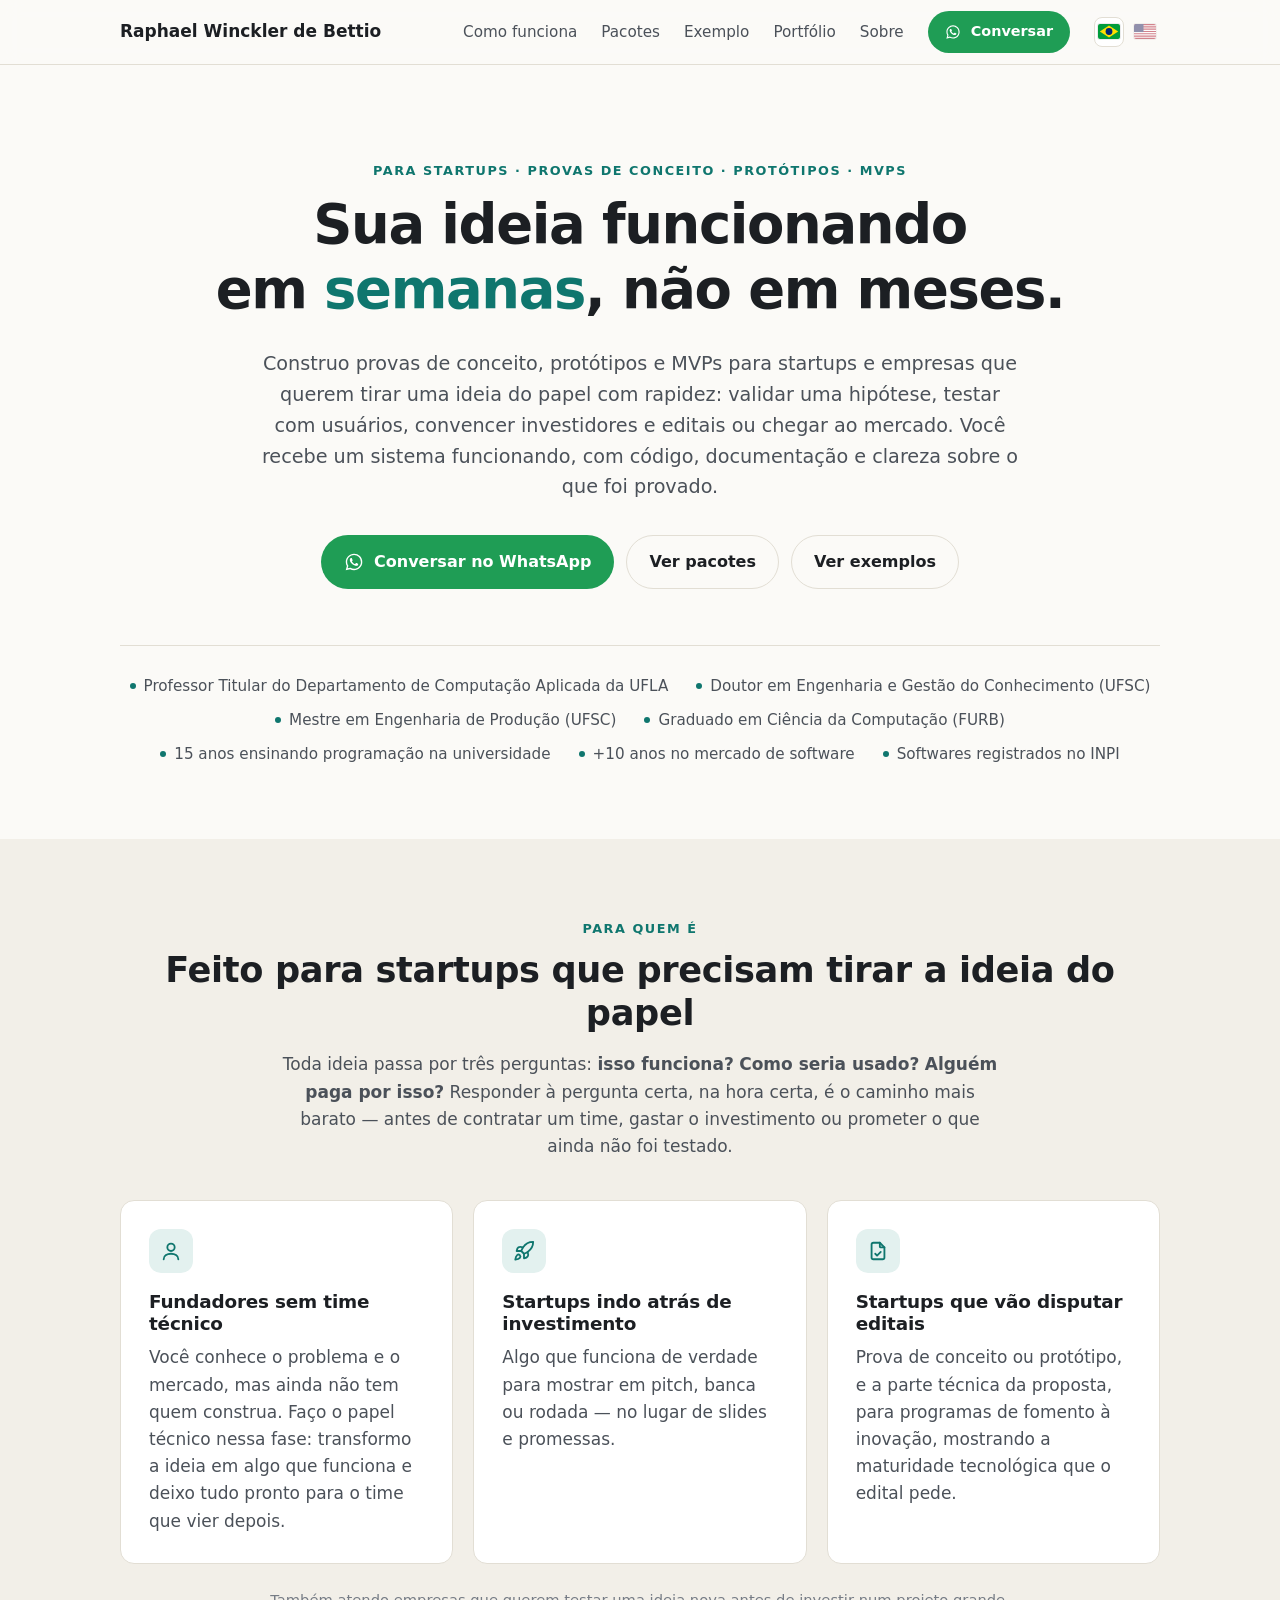
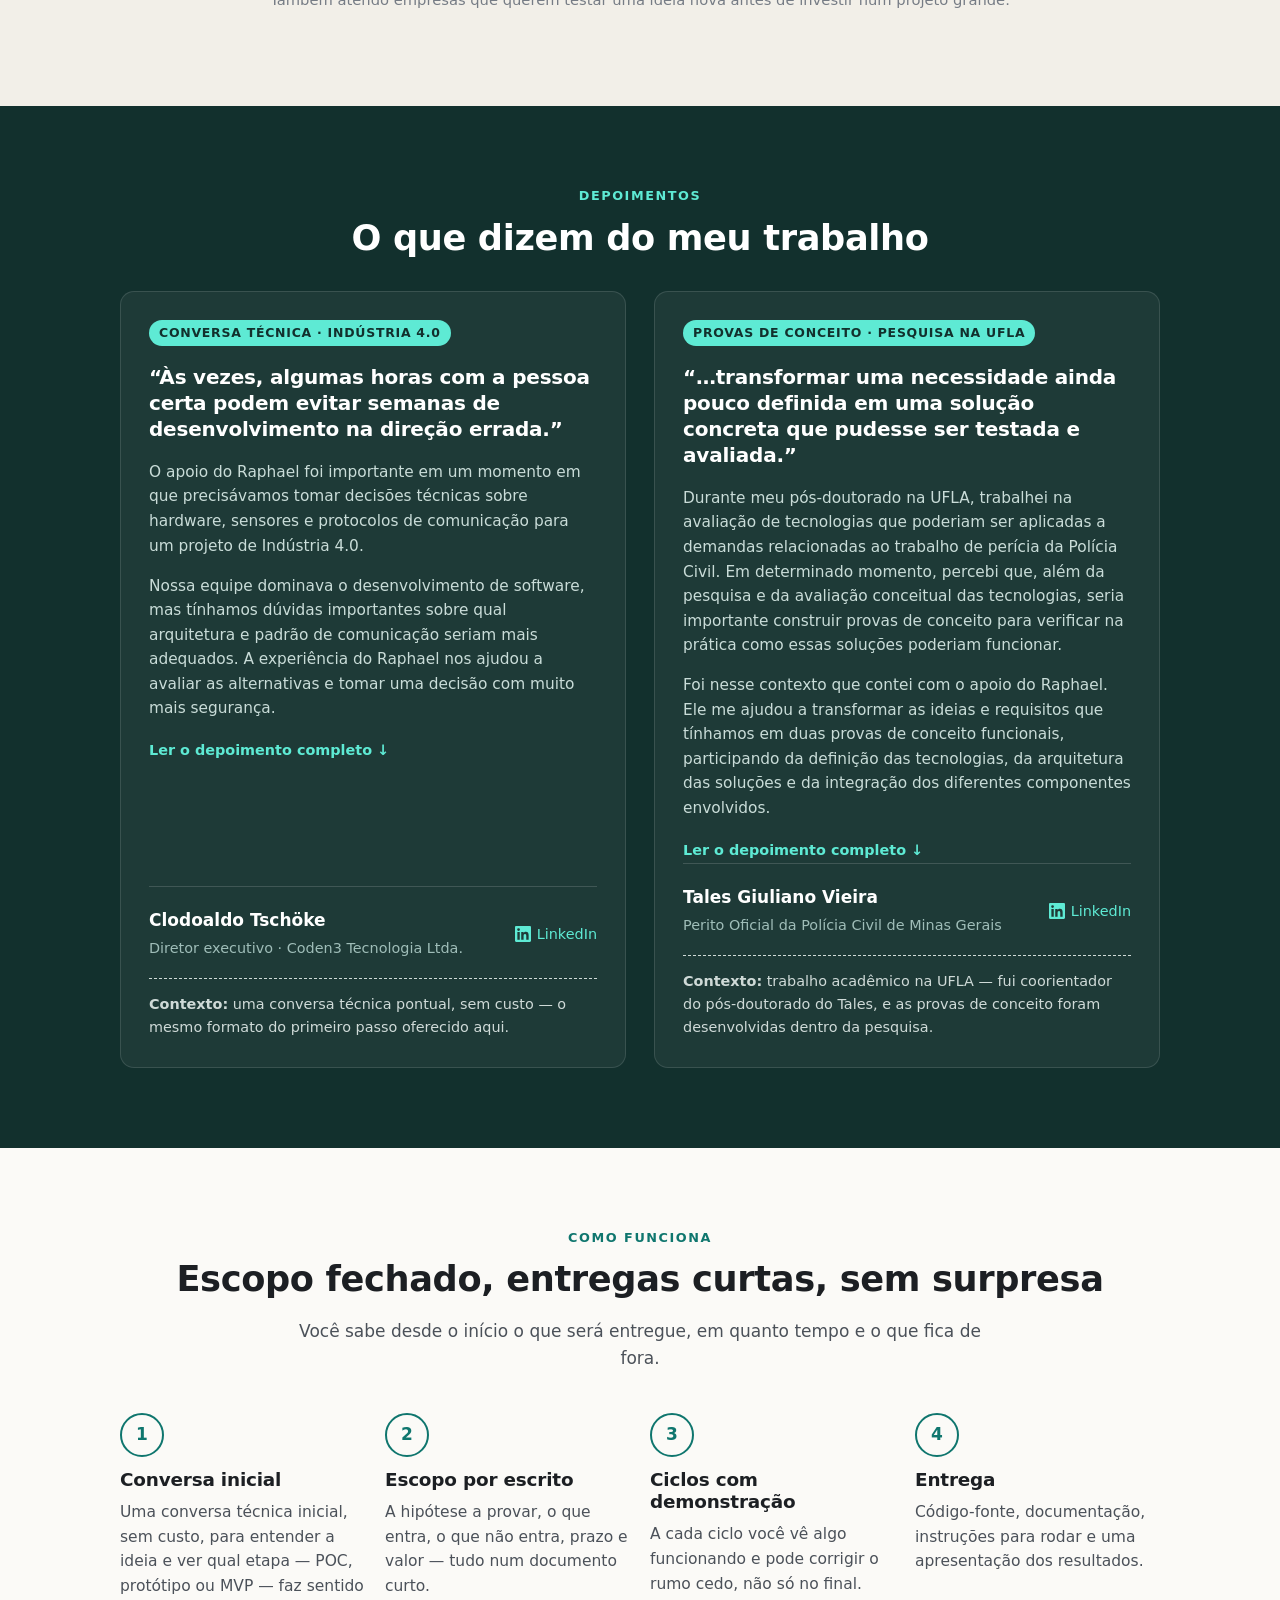
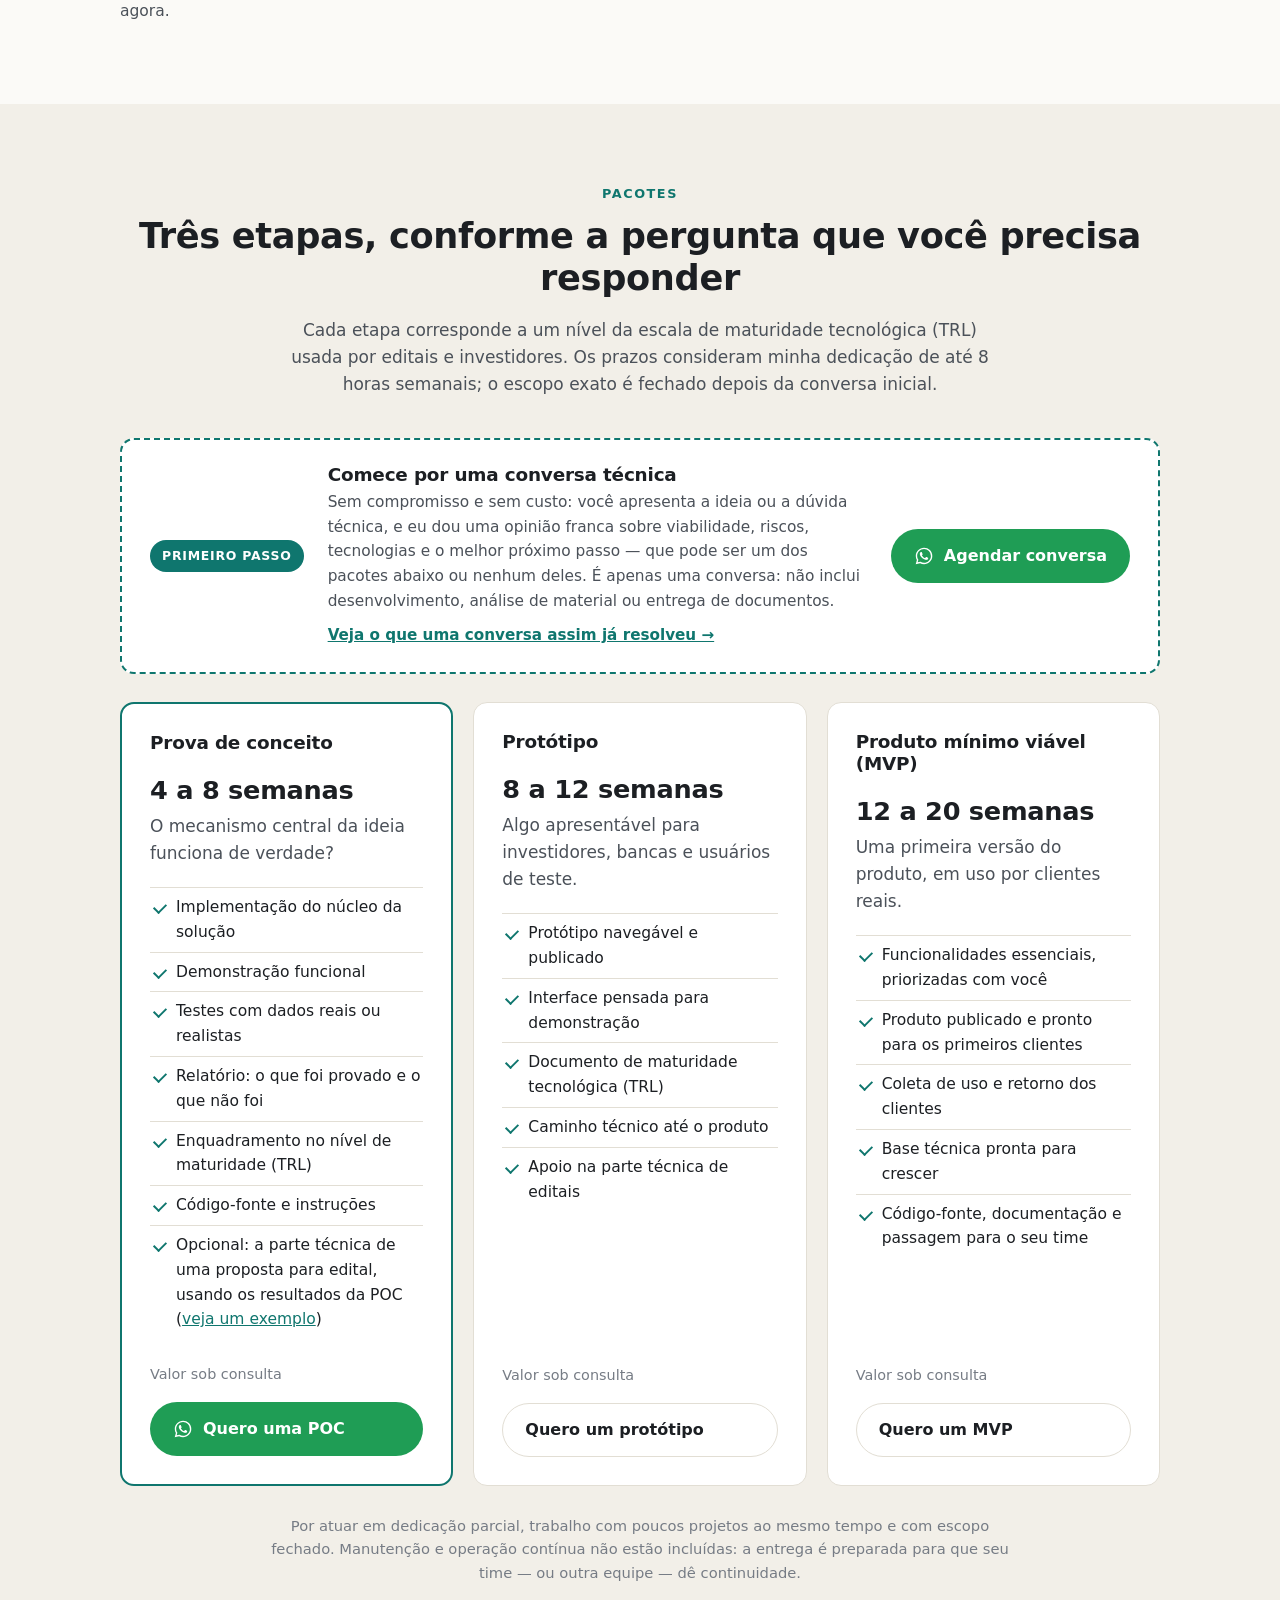
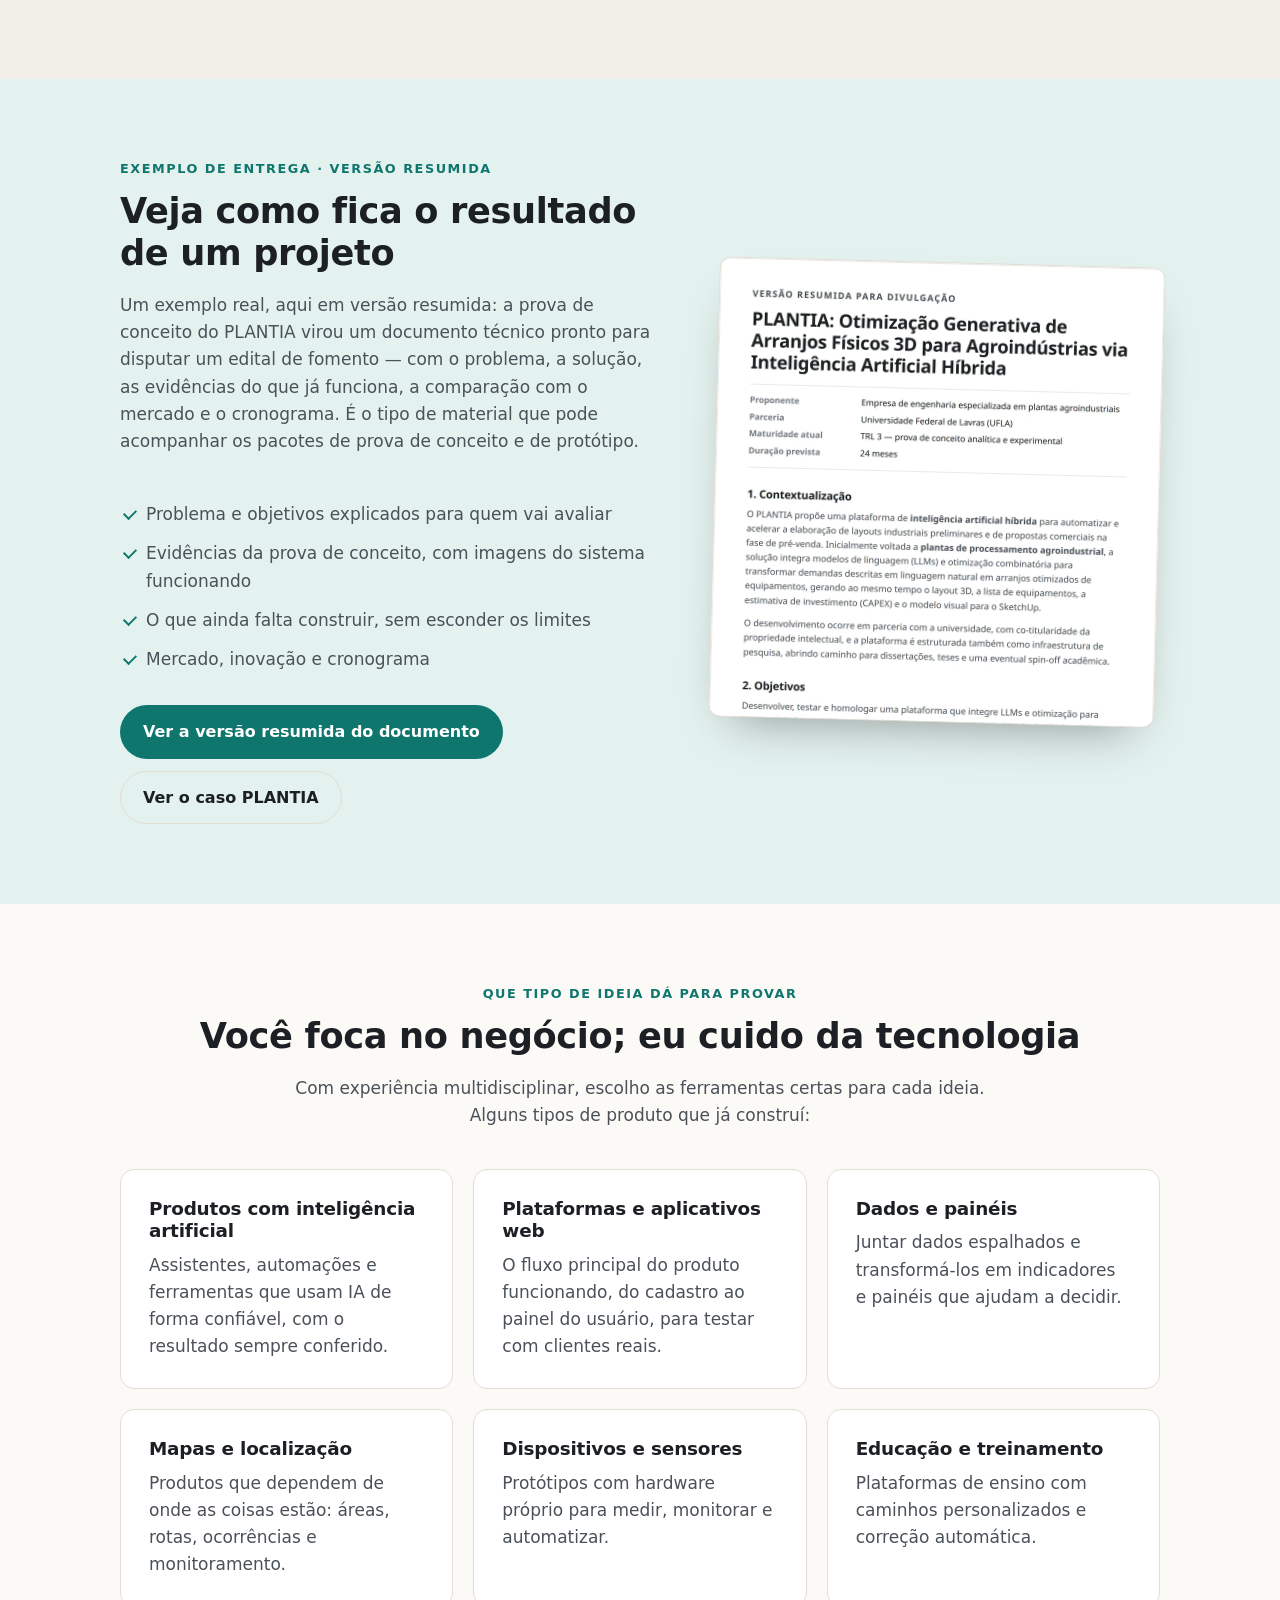
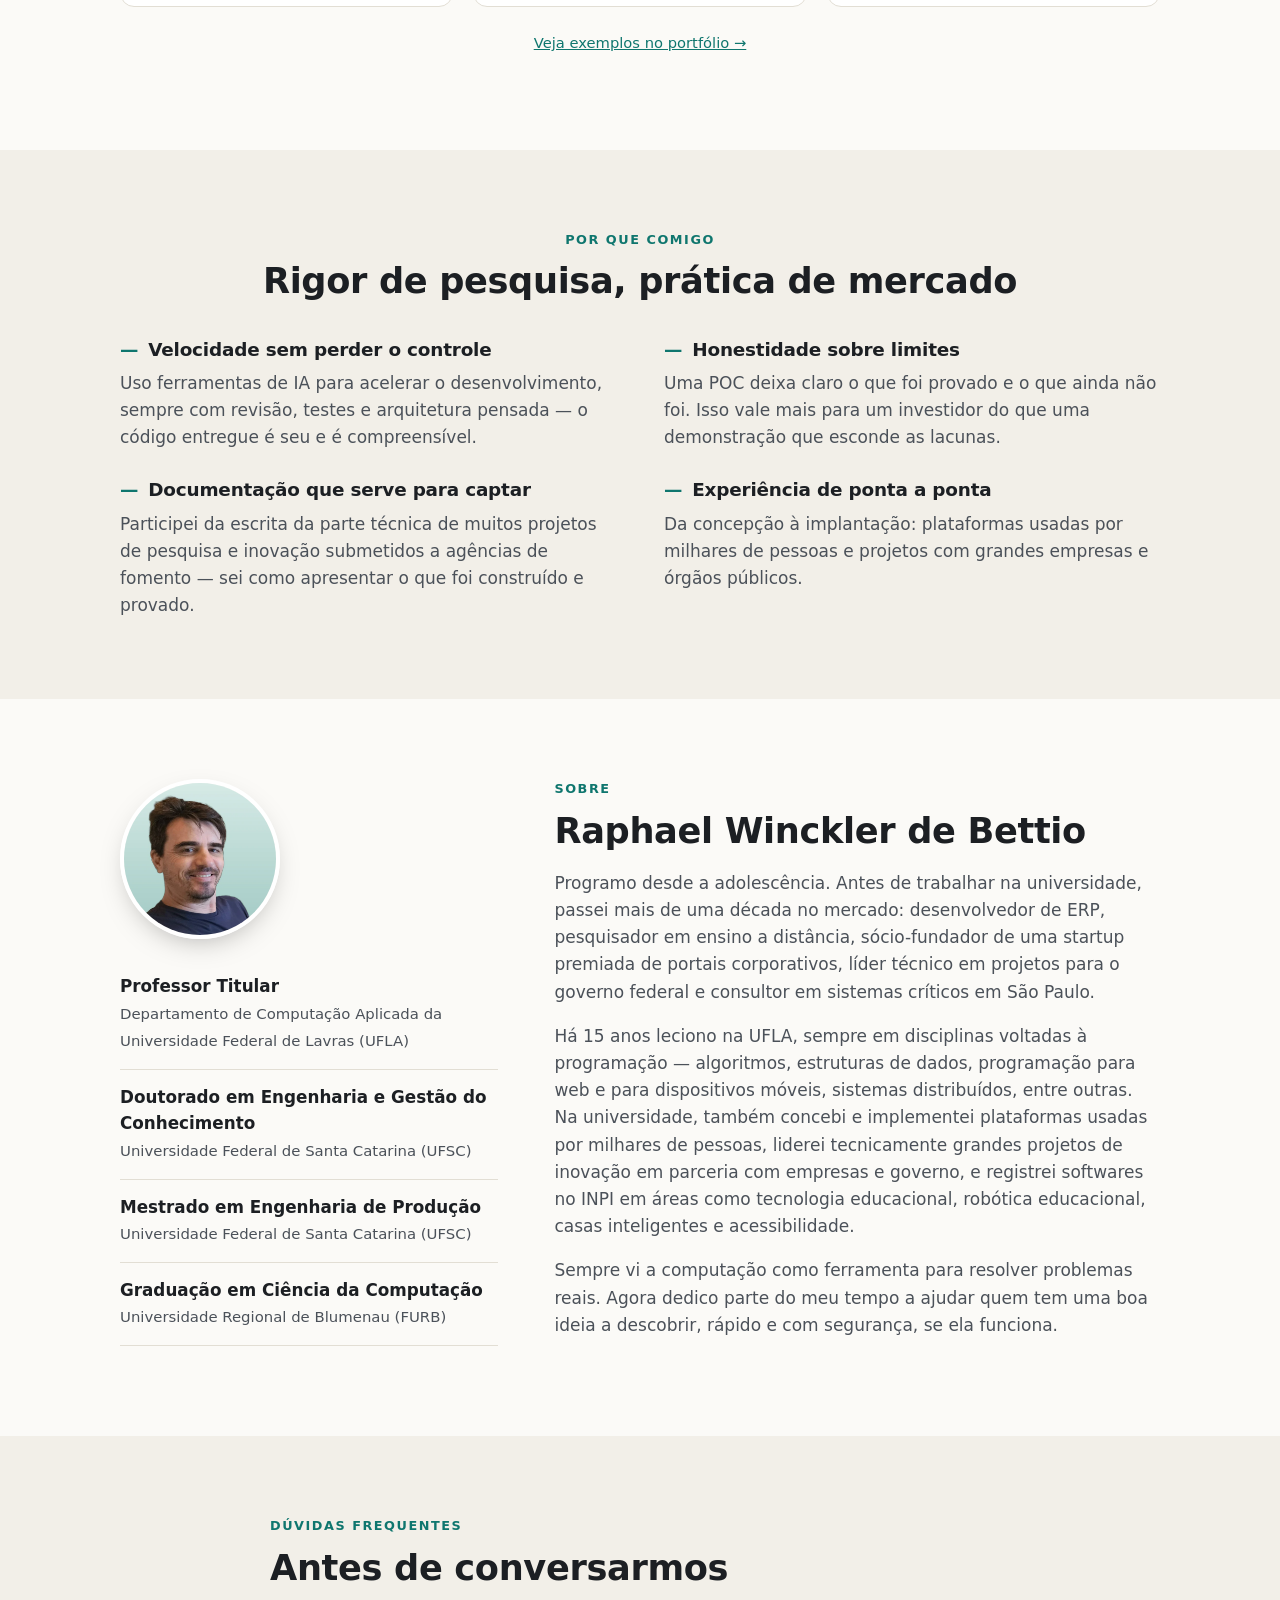
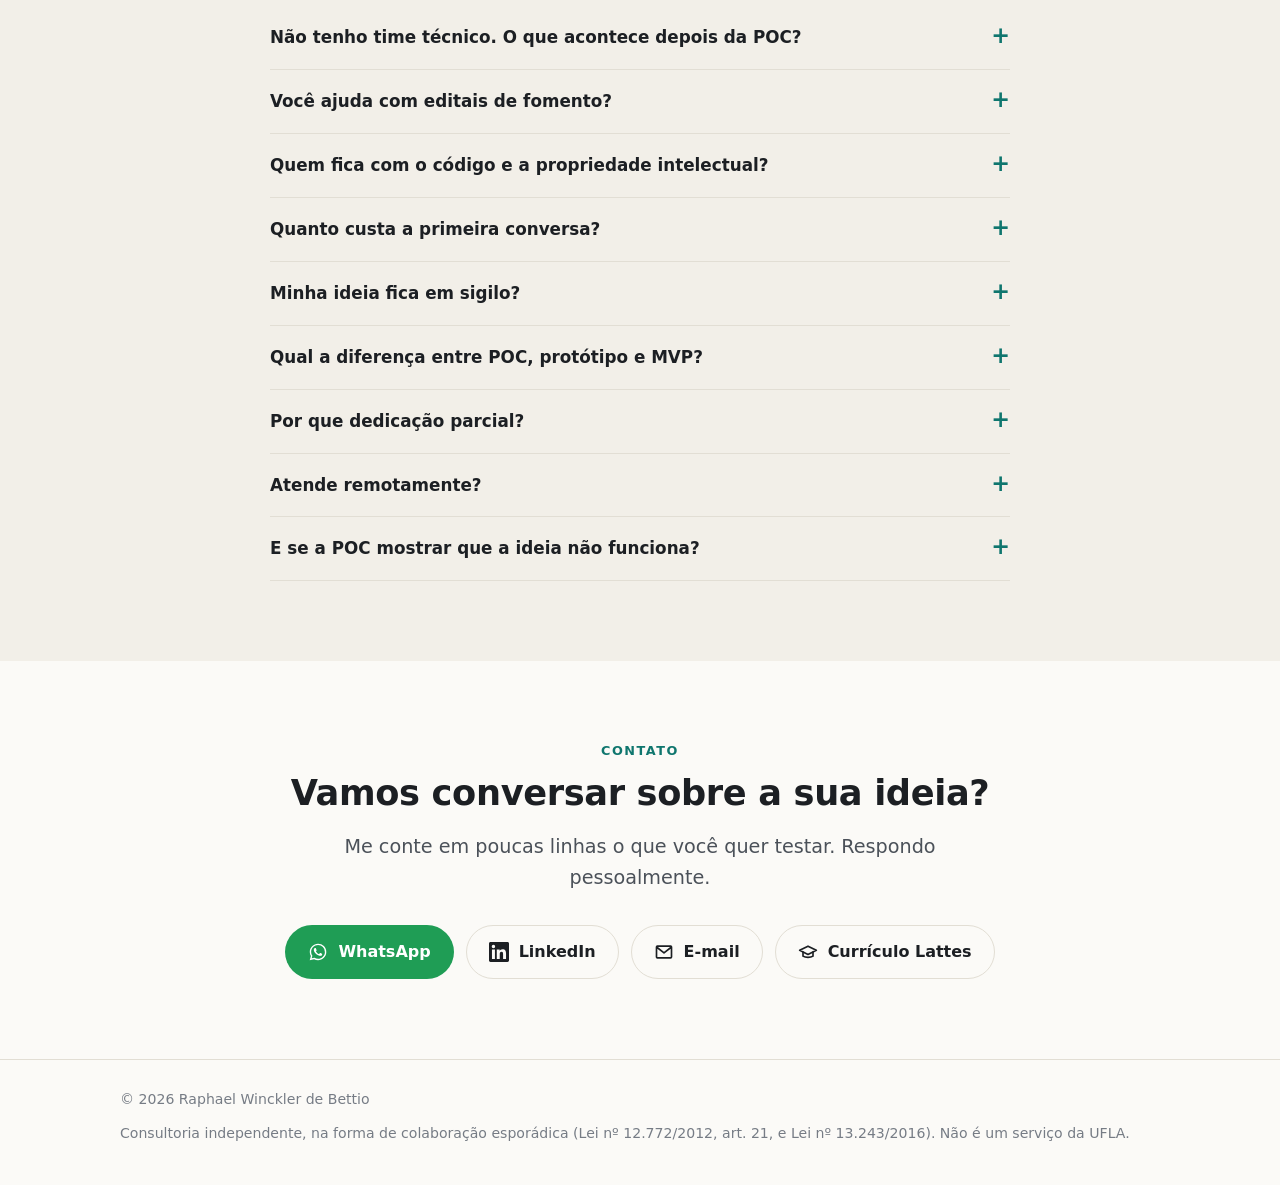
==== commit bf9c04ac: "Pacote POC: exemplo de documento como parte do item opcional, não link solto Co-Authored-By: Claude " ====
--- a/index.html
+++ b/index.html
@@ -184,9 +184,8 @@
           <li>Relatório: o que foi provado e o que não foi</li>
           <li>Enquadramento no nível de maturidade (TRL)</li>
           <li>Código-fonte e instruções</li>
-          <li>Opcional: parte técnica de uma proposta para edital</li>
+          <li>Opcional: a parte técnica de uma proposta para edital, usando os resultados da POC (<a href="exemplo-edital.html">veja um exemplo</a>)</li>
         </ul>
-        <a class="doc-link" href="exemplo-edital.html">Veja um exemplo de documento para edital feito a partir de uma POC (versão resumida) →</a>
         <div class="price">Valor sob consulta</div>
         <a class="btn btn-wa js-wa" data-pkg="Prova de conceito" href="#contato"><svg><use href="#i-wa"/></svg>Quero uma POC</a>
       </div>
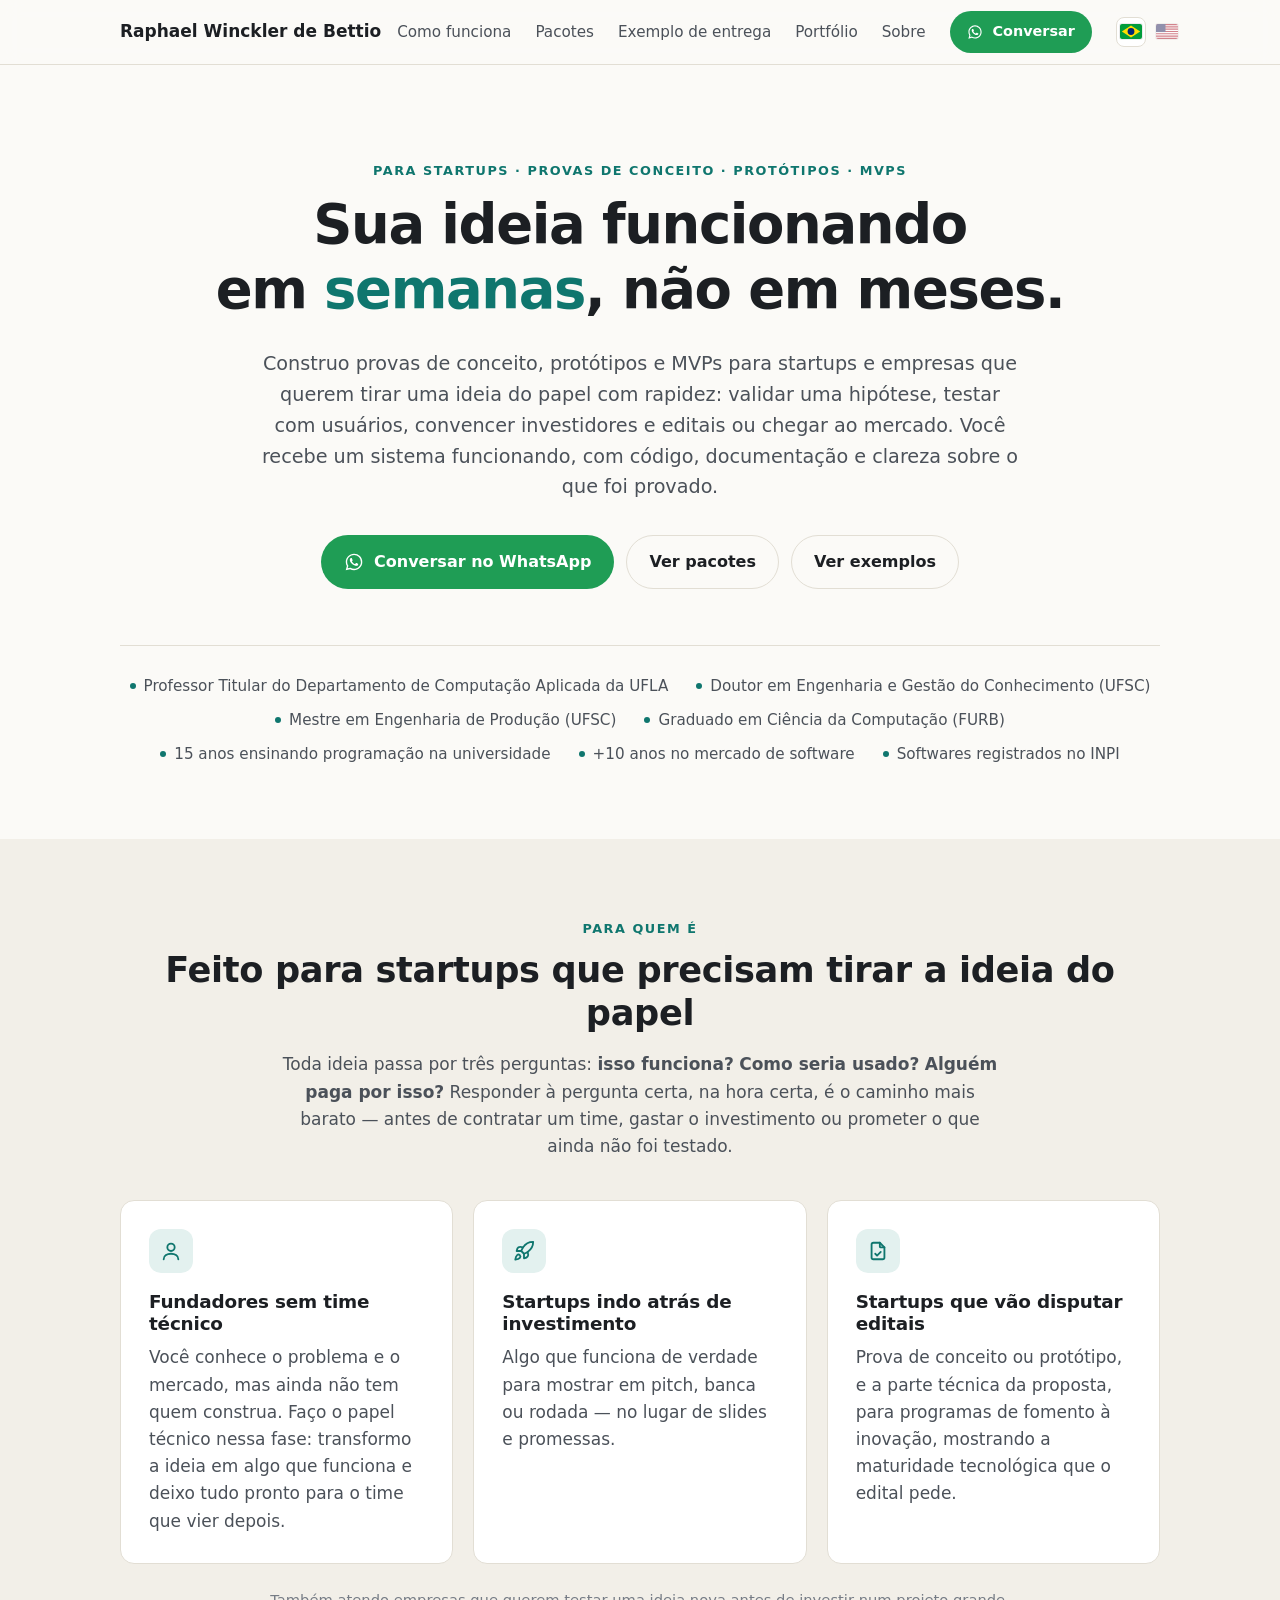
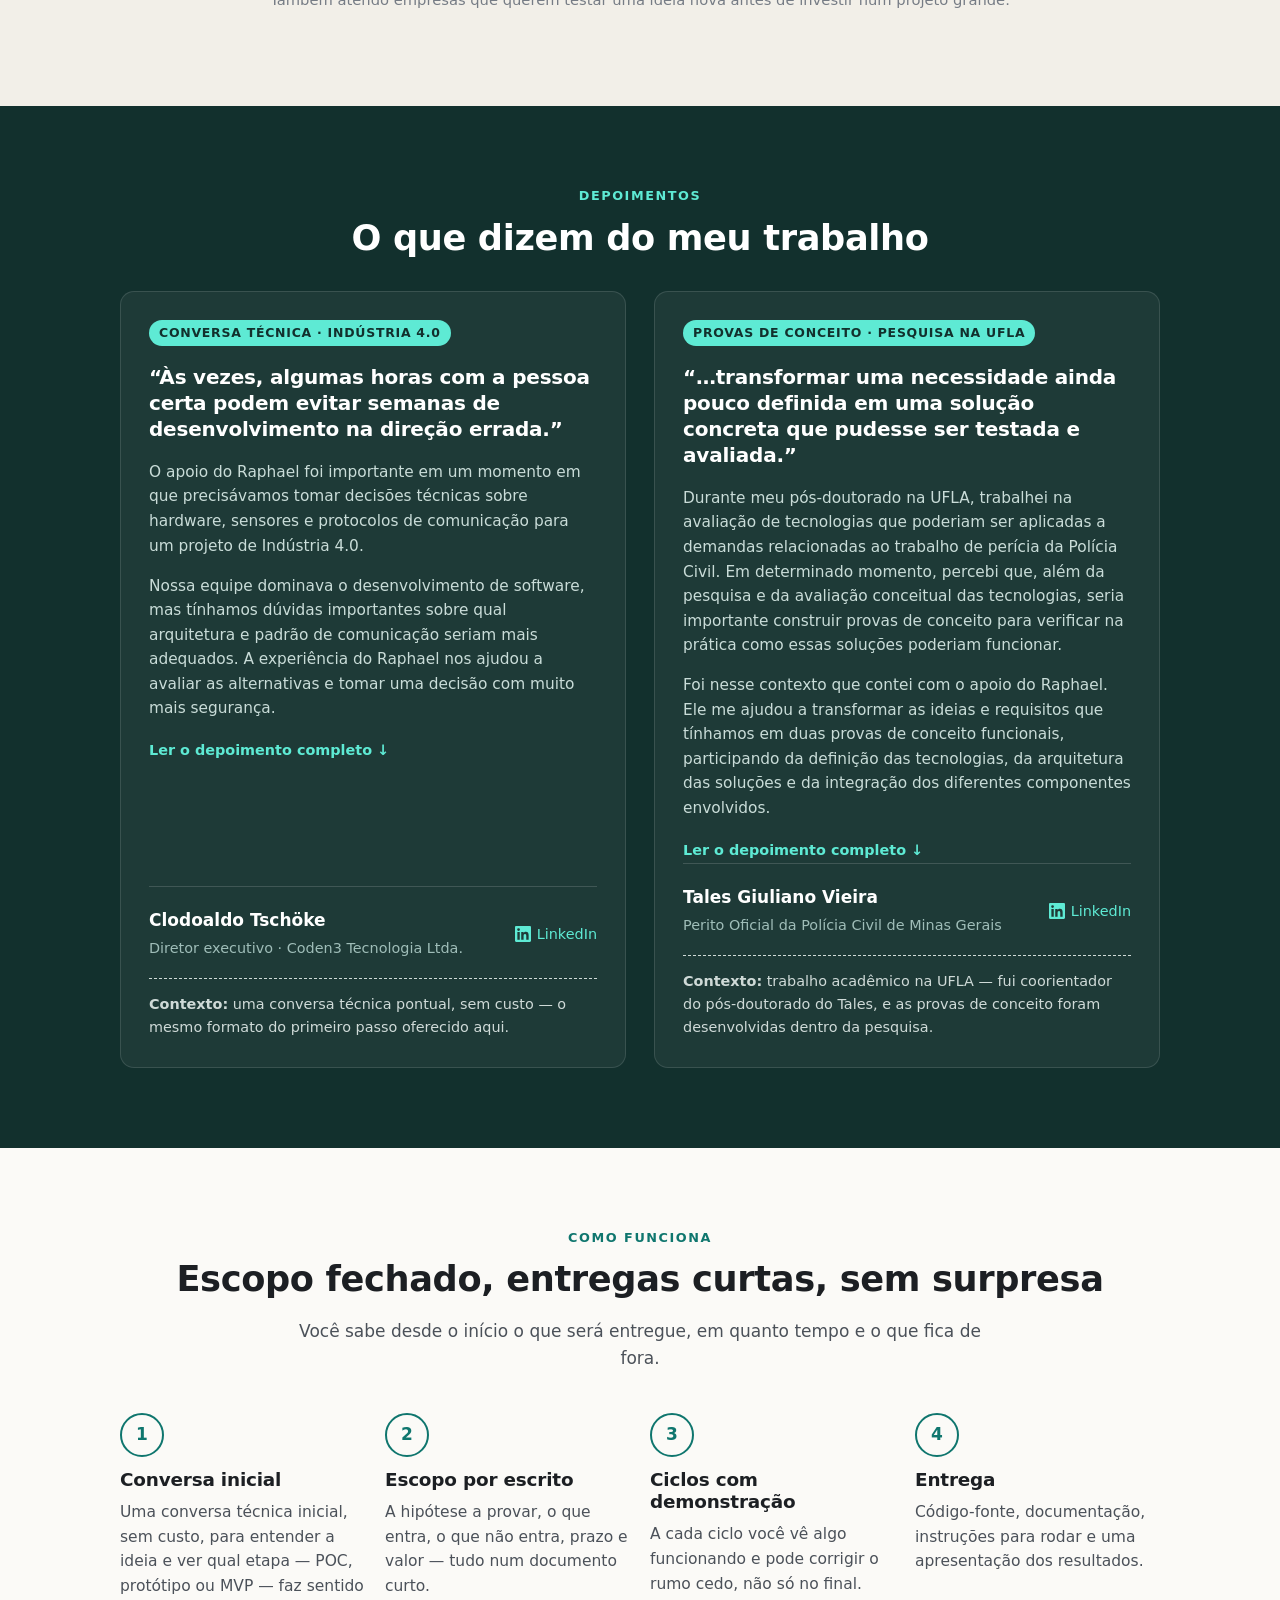
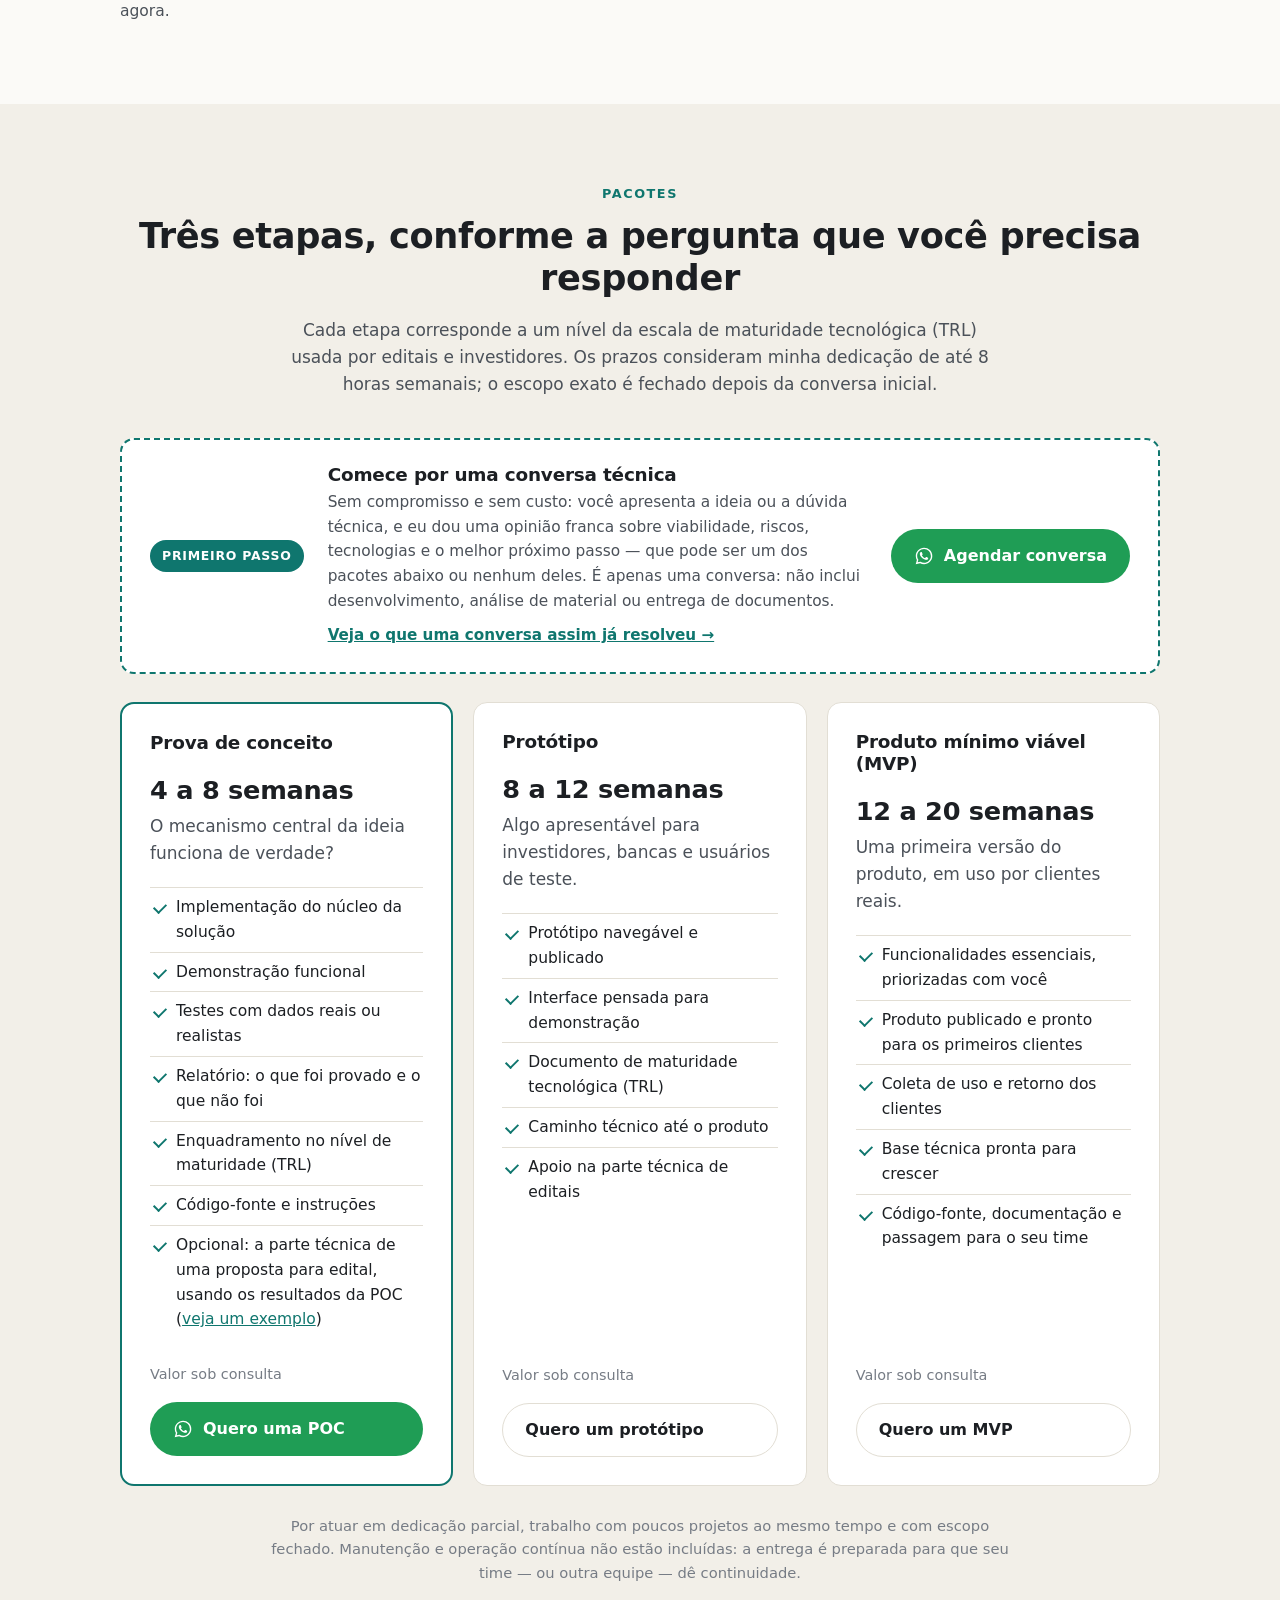
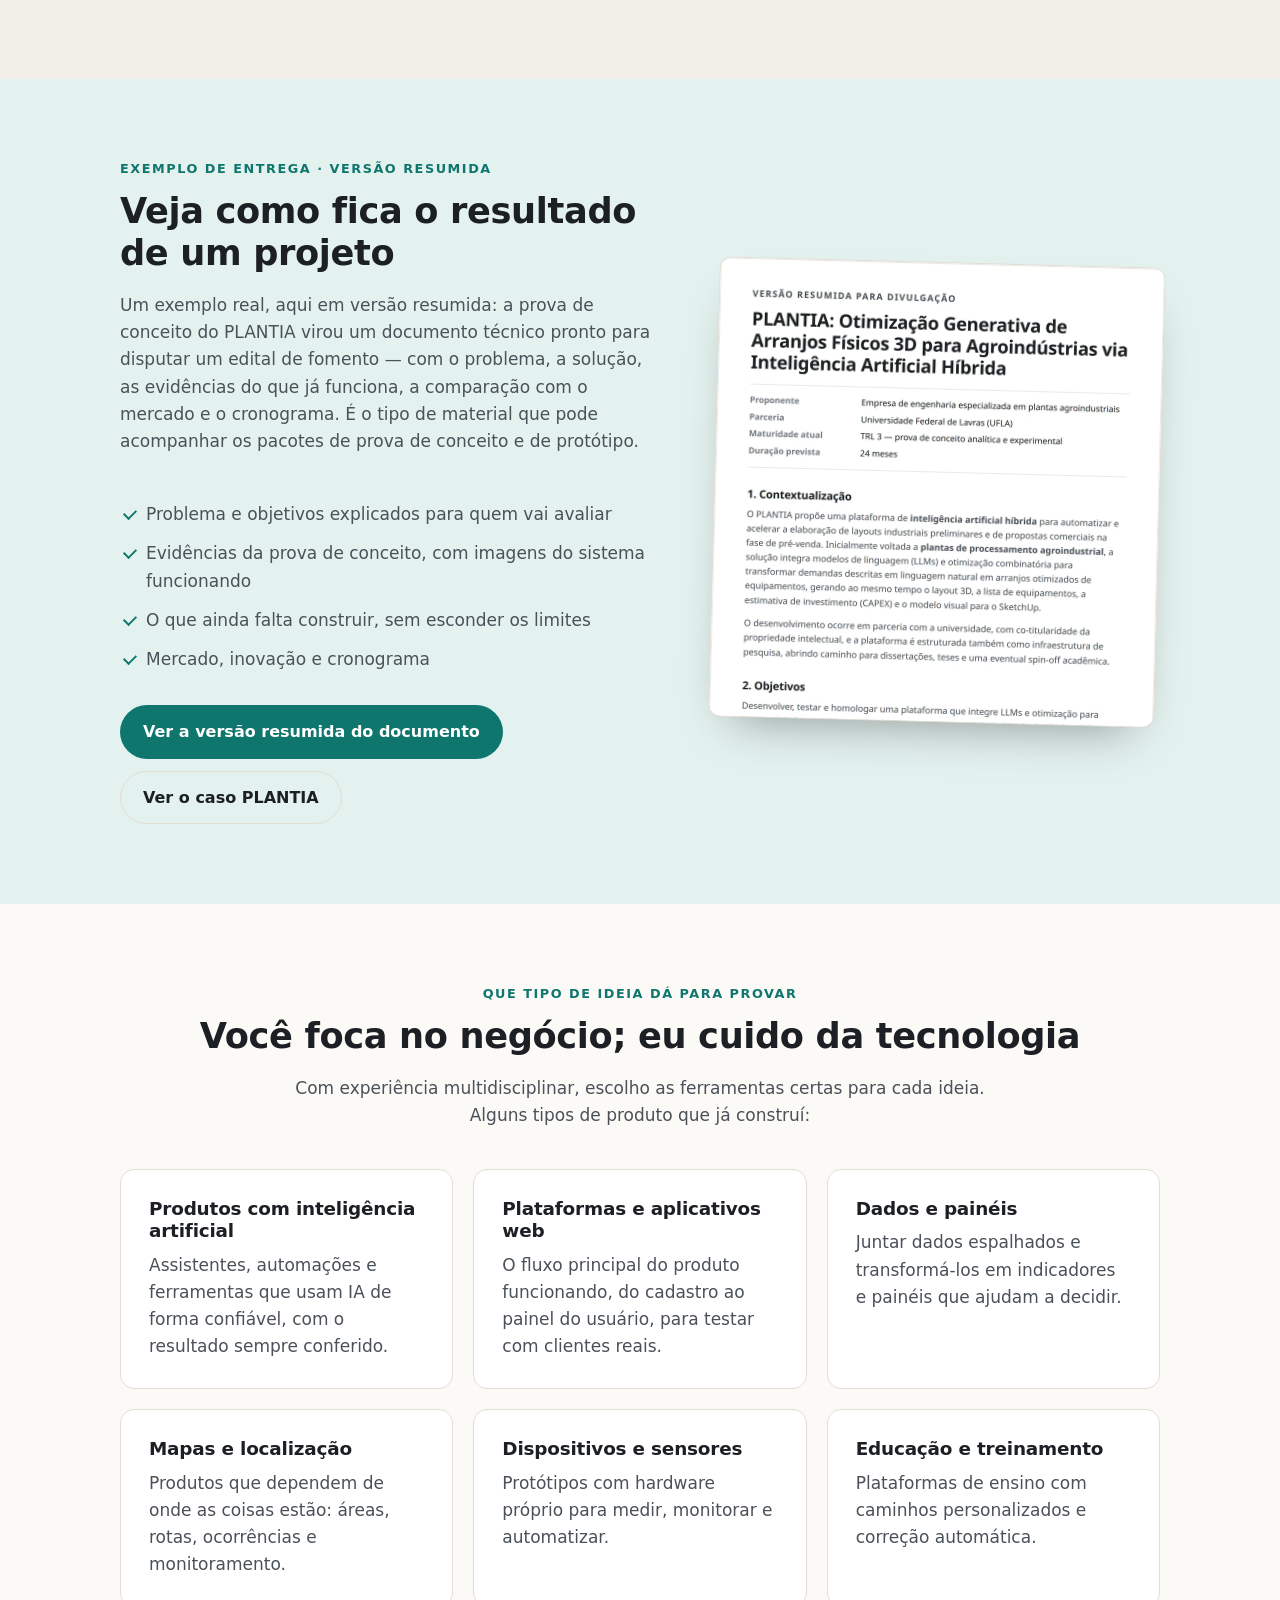
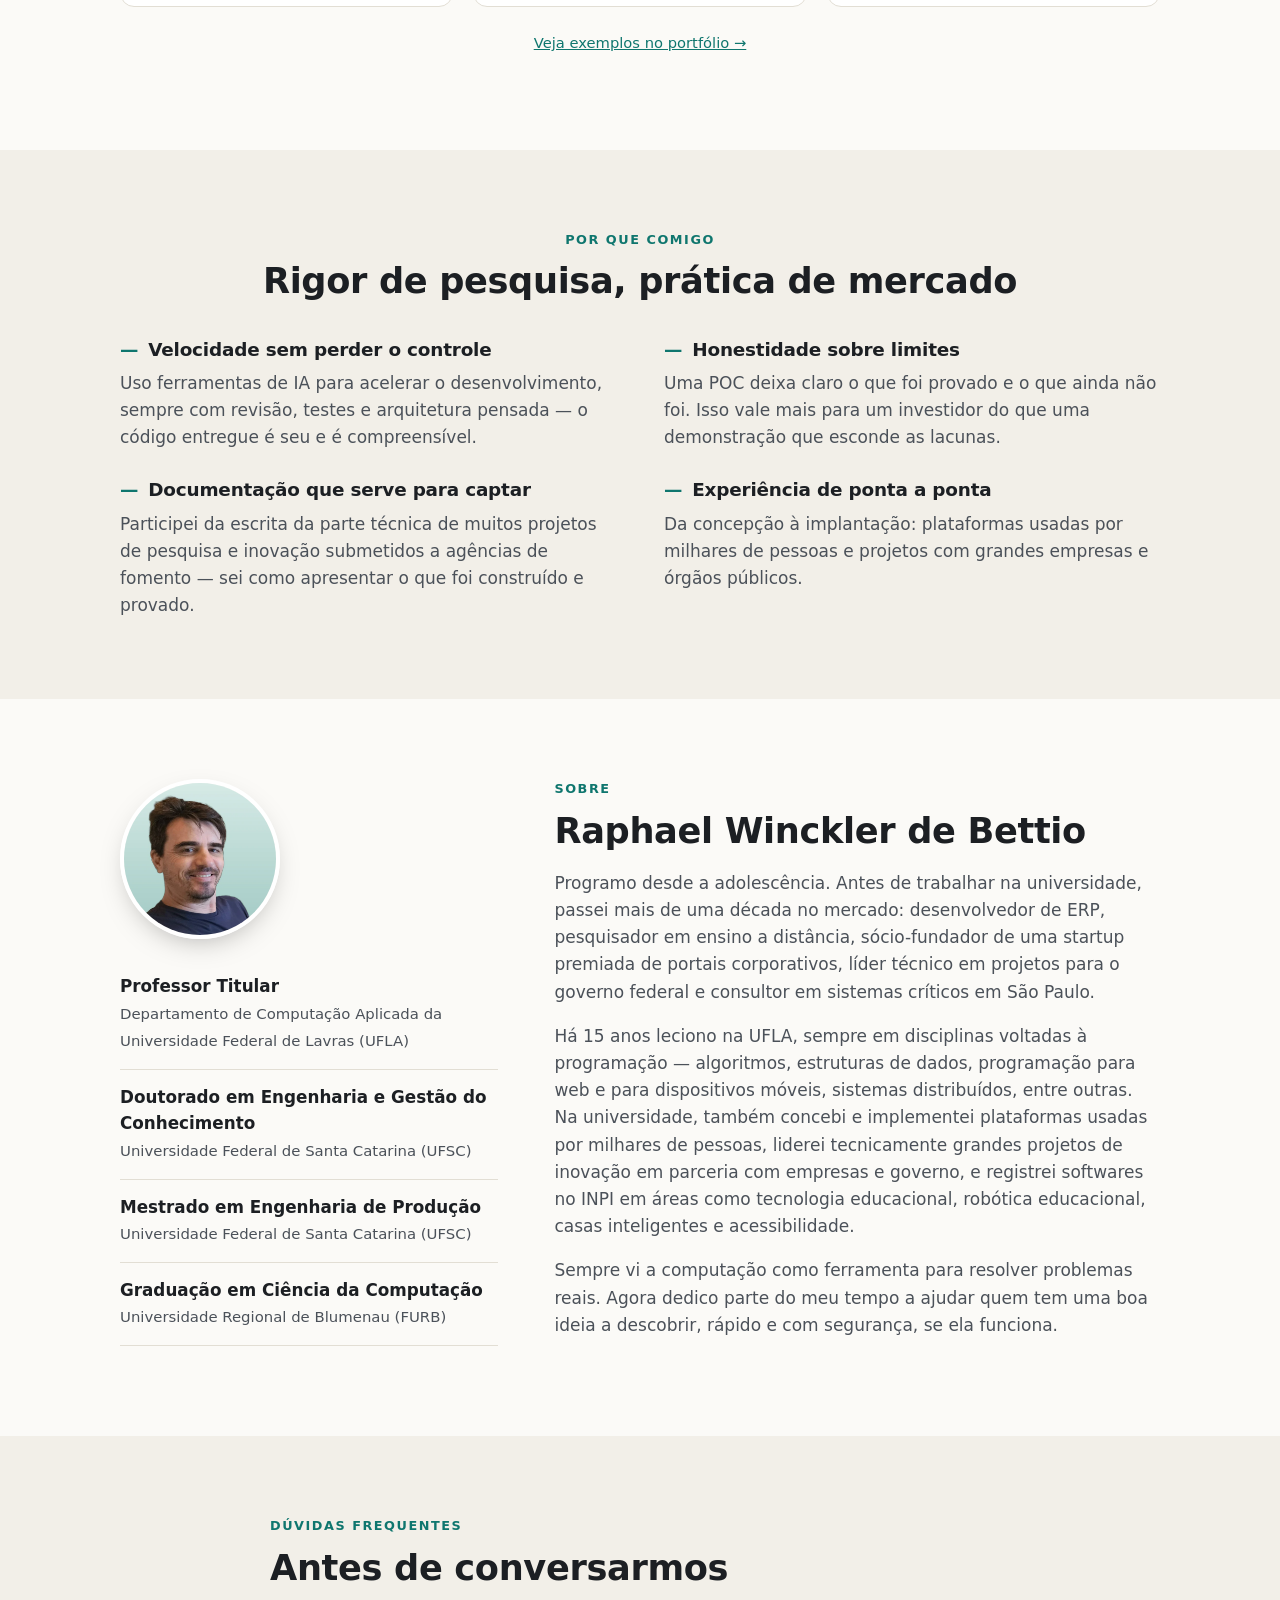
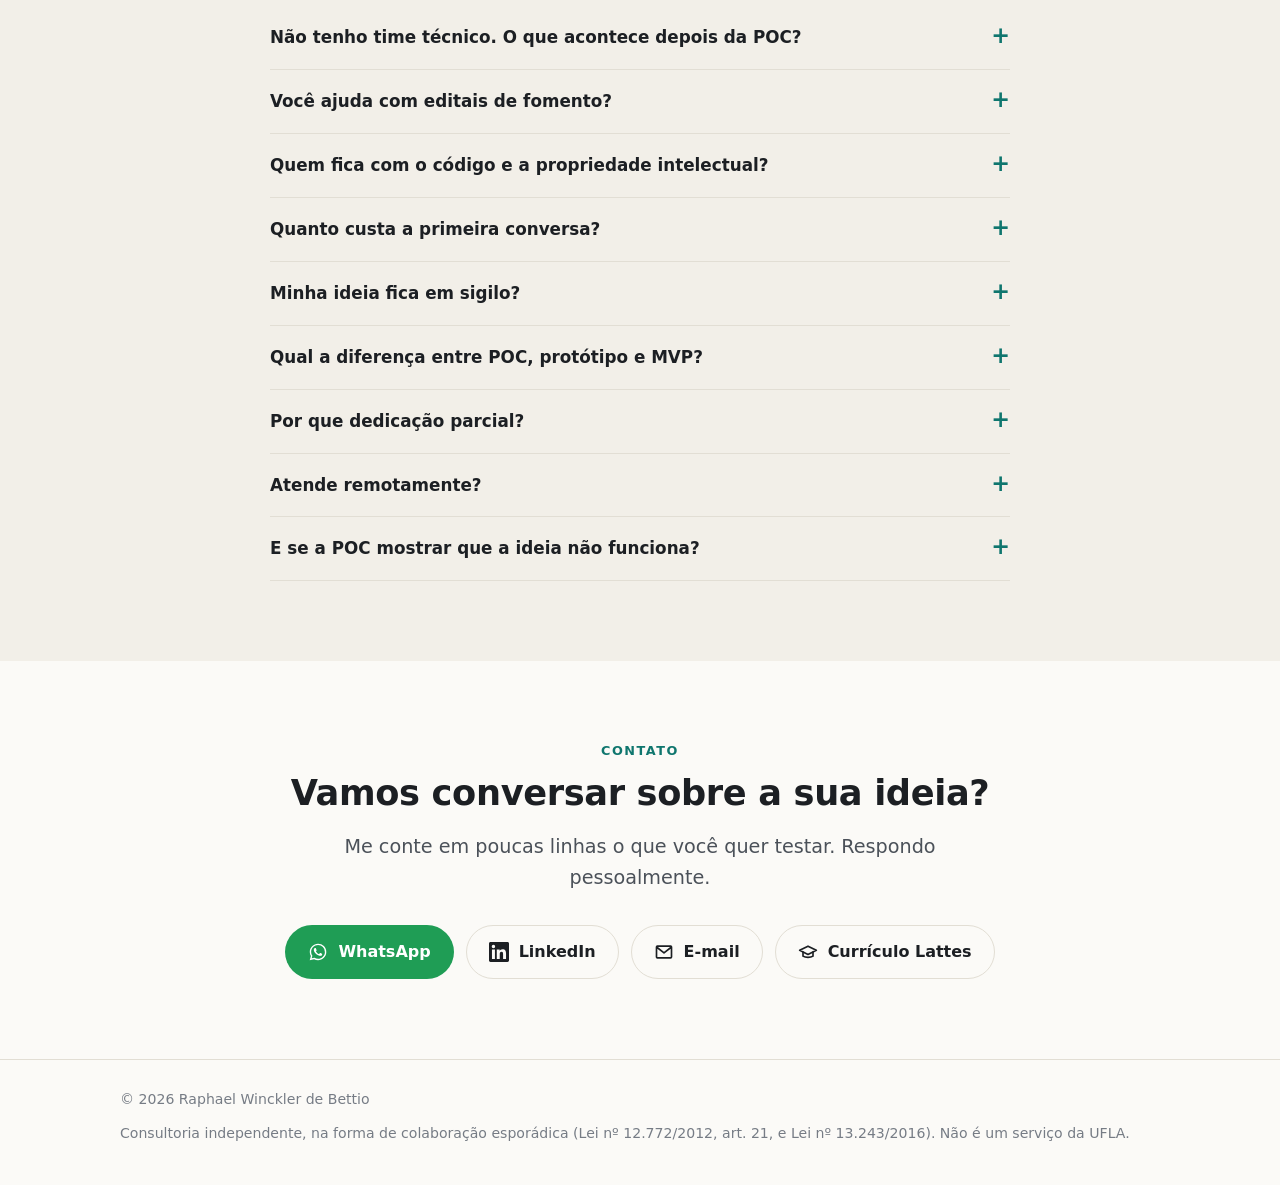
==== commit d61e156c: "Menu: 'Exemplo de entrega' / 'Sample deliverable' Co-Authored-By: Claude Opus 5.5 <noreply@anthropic" ====
--- a/index.html
+++ b/index.html
@@ -36,7 +36,7 @@
     <nav>
       <a class="link" href="#como-funciona">Como funciona</a>
       <a class="link" href="#pacotes">Pacotes</a>
-      <a class="link" href="#exemplo">Exemplo</a>
+      <a class="link" href="#exemplo">Exemplo de entrega</a>
       <a class="link" href="portfolio.html">Portfólio</a>
       <a class="link" href="#sobre">Sobre</a>
       <a class="btn btn-wa btn-sm js-wa" href="#contato"><svg><use href="#i-wa"/></svg>Conversar</a>
